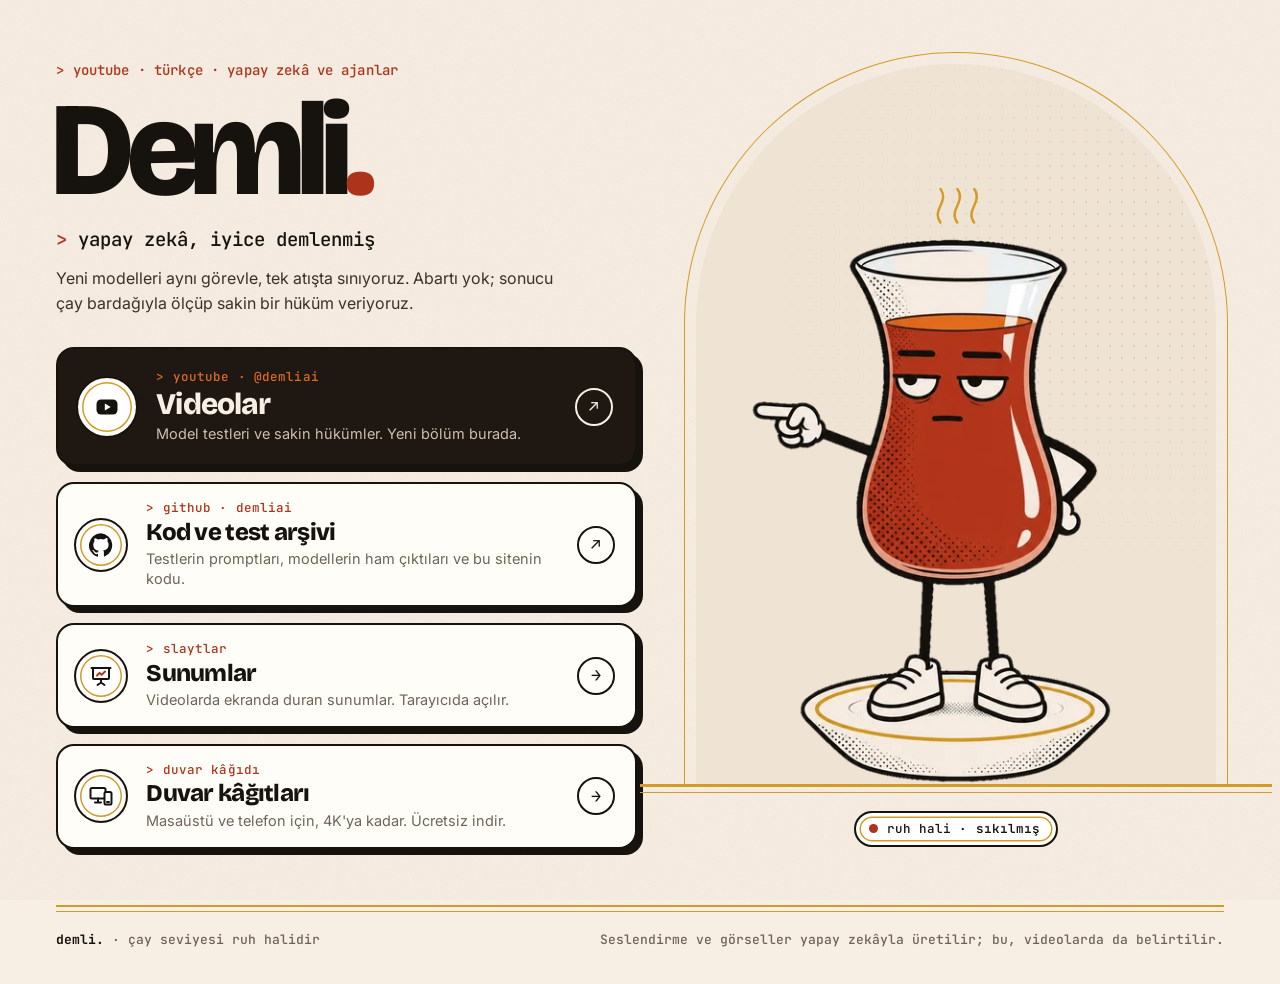
==== index.html @ b51c8616 "Demli sitesi: bağlantılar, slaytlar, duvar kâğıtları Co-Authored-By: Claude Opus 5.5 <noreply@anthro" ====
<!doctype html>
<html lang="tr">
<head>
<meta charset="utf-8">
<meta name="viewport" content="width=device-width,initial-scale=1,viewport-fit=cover">
<title>Demli · yapay zekâ, iyice demlenmiş</title>
<meta name="description" content="Demli: yapay zekâ ve ajanları abartmadan, aynı prompt ve tek atışla sınayan Türkçe YouTube kanalı. Videolar, kod, slaytlar ve duvar kâğıtları.">
<meta name="theme-color" content="#F7EEE4">
<link rel="canonical" href="https://demliai.github.io/">
<meta property="og:type" content="website">
<meta property="og:site_name" content="Demli">
<meta property="og:locale" content="tr_TR">
<meta property="og:title" content="Demli · yapay zekâ, iyice demlenmiş">
<meta property="og:description" content="Türkçe yapay zekâ kanalı. Aynı prompt, tek atış, dürüst hüküm.">
<meta property="og:url" content="https://demliai.github.io/">
<meta property="og:image" content="https://demliai.github.io/assets/img/og.png">
<meta property="og:image:width" content="1200">
<meta property="og:image:height" content="630">
<meta property="og:image:alt" content="Demli: ince belli, tavşankanı çayla dolu, sakin bakışlı çay bardağı maskotu ve 'yapay zekâ, iyice demlenmiş' yazısı">
<meta name="twitter:card" content="summary_large_image">
<link rel="icon" href="favicon.ico" sizes="32x32">
<link rel="icon" href="assets/img/favicon-192.png" type="image/png" sizes="192x192">
<link rel="apple-touch-icon" href="assets/img/apple-touch-icon.png">
<link rel="manifest" href="site.webmanifest">
<link rel="preconnect" href="https://fonts.googleapis.com">
<link rel="preconnect" href="https://fonts.gstatic.com" crossorigin>
<link href="https://fonts.googleapis.com/css2?family=Bricolage+Grotesque:opsz,wght@12..96,800&family=Inter:wght@400;500;600&family=JetBrains+Mono:wght@500;700&display=swap" rel="stylesheet">
<link rel="stylesheet" href="assets/css/demli.css">
</head>
<body class="ana">
<a class="atla" href="#baglantilar">Bağlantılara geç</a>
<svg class="grain" aria-hidden="true"><filter id="gr"><feTurbulence type="fractalNoise" baseFrequency=".9" numOctaves="2" seed="11"/><feColorMatrix values="0 0 0 0 .3  0 0 0 0 .22  0 0 0 0 .15  0 0 0 .9 0"/></filter><rect width="100%" height="100%" filter="url(#gr)"/></svg>

<main class="ana-izgara">
  <section class="giris" aria-labelledby="baslik">
    <span class="kicker" data-dem style="--i:0">youtube · türkçe · yapay zekâ ve ajanlar</span>
    <h1 id="baslik" data-dem style="--i:1">Demli<span class="n">.</span></h1>
    <p class="slogan" data-dem style="--i:2">yapay zekâ, iyice demlenmiş</p>
    <p class="on-yazi" data-dem style="--i:3">Yeni modelleri aynı görevle, tek atışta sınıyoruz. Abartı yok; sonucu çay bardağıyla ölçüp sakin bir hüküm veriyoruz.</p>

    <nav aria-label="Demli bağlantıları">
      <ul class="baglantilar" id="baglantilar">
        <li data-dem style="--i:4">
          <a class="bag koyu" href="https://www.youtube.com/@demliai" data-baglanti="youtube" data-dis data-ruh="etkilenmis" rel="noopener">
            <span class="tabak" aria-hidden="true"><svg viewBox="0 0 24 24"><rect x="1.5" y="4.5" width="21" height="15" rx="4.6" fill="#16130F"/><path d="M9.8 8.6v6.8l5.9-3.4z" fill="#fff"/></svg></span>
            <span class="metin"><span class="kicker">youtube · @demliai</span><b>Videolar</b><small>Model testleri ve sakin hükümler. Yeni bölüm burada.</small></span>
            <span class="ok" aria-hidden="true">↗</span>
          </a>
        </li>
        <li data-dem style="--i:5">
          <a class="bag" href="https://github.com/demliai" data-baglanti="github" data-dis data-ruh="dusunuyor" rel="noopener">
            <span class="tabak" aria-hidden="true"><svg viewBox="0 0 24 24"><path fill="#16130F" d="M12 .3a12 12 0 0 0-3.8 23.4c.6.1.8-.3.8-.6v-2c-3.3.7-4-1.6-4-1.6-.6-1.4-1.4-1.8-1.4-1.8-1-.7.1-.7.1-.7 1.2.1 1.8 1.2 1.8 1.2 1.1 1.8 2.8 1.3 3.5 1 .1-.8.4-1.3.8-1.6-2.7-.3-5.5-1.3-5.5-5.9 0-1.3.5-2.4 1.2-3.2-.1-.3-.5-1.5.1-3.2 0 0 1-.3 3.3 1.2a11.5 11.5 0 0 1 6 0C17.3 4.6 18.3 5 18.3 5c.6 1.6.2 2.9.1 3.2.8.8 1.2 1.9 1.2 3.2 0 4.6-2.8 5.6-5.5 5.9.4.4.8 1.1.8 2.2v3.3c0 .3.2.7.8.6A12 12 0 0 0 12 .3"/></svg></span>
            <span class="metin"><span class="kicker">github · demliai</span><b>Kod ve test arşivi</b><small>Testlerin promptları, modellerin ham çıktıları ve bu sitenin kodu.</small></span>
            <span class="ok" aria-hidden="true">↗</span>
          </a>
        </li>
        <li data-dem style="--i:6">
          <a class="bag" href="slaytlar/" data-ruh="kas-kalkik">
            <span class="tabak" aria-hidden="true"><svg viewBox="0 0 24 24" fill="none" stroke="#16130F" stroke-width="2" stroke-linecap="round" stroke-linejoin="round"><path d="M2.5 4h19"/><rect x="4" y="4" width="16" height="11" rx="1"/><path d="M12 15v3.5M8.5 21l3.5-2.5 3.5 2.5"/><path d="M8 11.5l2.6-2.6 2 2 3.4-3.4" stroke="#AD341B"/></svg></span>
            <span class="metin"><span class="kicker">slaytlar</span><b>Sunumlar</b><small>Videolarda ekranda duran sunumlar. Tarayıcıda açılır.</small></span>
            <span class="ok" aria-hidden="true">→</span>
          </a>
        </li>
        <li data-dem style="--i:7">
          <a class="bag" href="duvar-kagidi/" data-ruh="tasti">
            <span class="tabak" aria-hidden="true"><svg viewBox="0 0 24 24" fill="none" stroke="#16130F" stroke-width="2" stroke-linecap="round" stroke-linejoin="round"><rect x="1.5" y="4" width="15" height="10.5" rx="1.5"/><path d="M6 18.5h6M9 14.5v4"/><rect x="15.5" y="8" width="7" height="12.5" rx="1.6" fill="#fff"/><path d="M18 18h2"/></svg></span>
            <span class="metin"><span class="kicker">duvar kâğıdı</span><b>Duvar kâğıtları</b><small>Masaüstü ve telefon için, 4K'ya kadar. Ücretsiz indir.</small></span>
            <span class="ok" aria-hidden="true">→</span>
          </a>
        </li>
      </ul>
    </nav>
  </section>

  <aside class="sahne" aria-label="Demli maskotu">
    <div class="kemer" data-dem style="--i:2">
      <div class="ic"></div>
      <div class="cerceve"></div>
      <div class="kukla" data-kukla>
        <svg class="buhar" viewBox="0 0 80 90" aria-hidden="true"><path d="M24 86c-10-14 10-22 0-36S22 22 26 6"/><path d="M42 86c-10-14 10-22 0-36S40 22 44 6"/><path d="M60 86c-10-14 10-22 0-36S58 22 62 6"/></svg>
        <img class="poz aktif ayna" data-poz="bekle" src="assets/img/demli/isaret-sag-900.webp" srcset="assets/img/demli/isaret-sag-520.webp 520w, assets/img/demli/isaret-sag-900.webp 900w" sizes="(max-width:860px) 280px, 500px" width="900" height="1080" alt="Demli: tabağın üstünde duran, tavşankanı çayla dolu, yarı kapalı gözlü ince belli çay bardağı. Bağlantıları işaret ediyor.">
        <img class="poz" data-poz="etkilenmis" src="assets/img/demli/etkilenmis-900.webp" srcset="assets/img/demli/etkilenmis-520.webp 520w, assets/img/demli/etkilenmis-900.webp 900w" sizes="(max-width:860px) 280px, 500px" width="900" height="1080" alt="" aria-hidden="true" loading="lazy" decoding="async">
        <img class="poz" data-poz="dusunuyor" src="assets/img/demli/dusunuyor-900.webp" srcset="assets/img/demli/dusunuyor-520.webp 520w, assets/img/demli/dusunuyor-900.webp 900w" sizes="(max-width:860px) 280px, 500px" width="900" height="1080" alt="" aria-hidden="true" loading="lazy" decoding="async">
        <img class="poz" data-poz="kas-kalkik" src="assets/img/demli/sessiz-onay-900.webp" srcset="assets/img/demli/sessiz-onay-520.webp 520w, assets/img/demli/sessiz-onay-900.webp 900w" sizes="(max-width:860px) 280px, 500px" width="900" height="1080" alt="" aria-hidden="true" loading="lazy" decoding="async">
        <img class="poz" data-poz="tasti" src="assets/img/demli/tasti-900.webp" srcset="assets/img/demli/tasti-520.webp 520w, assets/img/demli/tasti-900.webp 900w" sizes="(max-width:860px) 280px, 500px" width="900" height="1080" alt="" aria-hidden="true" loading="lazy" decoding="async">
      </div>
    </div>
    <div class="tezgah" data-dem style="--i:3"><div class="cift"></div></div>
    <p class="durum" aria-hidden="true" data-dem style="--i:4">
      <span class="etiket mono">ruh hali · <b data-ruh-yazi>sıkılmış</b></span>
    </p>
  </aside>
</main>

<footer class="kunye">
  <div class="cift"></div>
  <p><span><b>demli.</b> · çay seviyesi ruh halidir</span><span>Seslendirme ve görseller yapay zekâyla üretilir; bu, videolarda da belirtilir.</span></p>
</footer>

<script src="assets/js/config.js"></script>
<script src="assets/js/site.js"></script>
</body>
</html>
---- assets/css/demli.css ----
/* Demli · site stili · tasarım dili v1
   kâğıt #F7EEE4 · demlik #1E1712 · mürekkep #16130F · tek vurgu tavşankanı #AD341B
   çay yüzeyi #DC6C21 · altın #D49B26 (yalnız çizgi) */

:root{
  --kagit:#F7EEE4; --kagit2:#EFE3D4; --kagit3:#FFFDF8; --murekkep:#16130F; --gri:#6E6459; --gri2:#8A7E71;
  --cay:#AD341B; --cay2:#DC6C21; --altin:#D49B26; --demlik:#1E1712; --demlik2:#2A2019; --olumsuz:#5B6670;
  --baslik:'Bricolage Grotesque',system-ui,sans-serif;
  --govde:Inter,system-ui,-apple-system,'Segoe UI',sans-serif;
  --mono:'JetBrains Mono',ui-monospace,Consolas,monospace;
  --egri:cubic-bezier(.2,.7,.2,1);
  --golge:6px 6px 0 var(--murekkep);
  --yan:clamp(16px,4.4vw,64px);
  --en:1320px;
}
*,*::before,*::after{box-sizing:border-box}
html{-webkit-text-size-adjust:100%;text-size-adjust:100%}
body{margin:0;background:var(--kagit);color:var(--murekkep);font:400 17px/1.55 var(--govde);
  -webkit-font-smoothing:antialiased;text-rendering:optimizeLegibility;overflow-x:hidden}
img,svg{display:block;max-width:100%}
a{color:inherit}
h1,h2,h3{font-family:var(--baslik);font-weight:800;letter-spacing:-.035em;line-height:.95;margin:0}
p{margin:0}
::selection{background:var(--cay);color:var(--kagit)}
:focus-visible{outline:3px solid var(--cay2);outline-offset:4px;border-radius:6px}
.gizli{position:absolute!important;width:1px;height:1px;overflow:hidden;clip:rect(0 0 0 0);white-space:nowrap}
.atla{position:absolute;left:12px;top:-60px;z-index:50;background:var(--murekkep);color:var(--kagit);font:500 14px var(--mono);
  padding:10px 16px;border-radius:999px;text-decoration:none;transition:top .2s}
.atla:focus{top:12px}

/* kâğıt grain (sabit tohum) */
.grain{position:fixed;inset:0;width:100%;height:100%;pointer-events:none;opacity:.06;mix-blend-mode:multiply;z-index:0}

/* ortak parçalar */
.kicker{display:block;font:500 14px/1.3 var(--mono);color:var(--cay);letter-spacing:.01em;text-transform:lowercase}
.kicker::before{content:"> "}
.n{color:var(--cay)}
.cift{height:7px;border-top:2.5px solid var(--altin);border-bottom:1.25px solid var(--altin)}
.alt-cizgi{background:linear-gradient(transparent 62%,rgba(220,108,33,.38) 62%,rgba(220,108,33,.38) 92%,transparent 92%);padding:0 .04em}
.nokta-alan{position:absolute;pointer-events:none;background-image:radial-gradient(var(--cay) 1.3px,transparent 1.6px);background-size:11px 11px}

/* tabak etiketi */
.etiket{display:inline-flex;align-items:center;gap:9px;padding:7px 16px 8px 13px;border:2px solid var(--murekkep);border-radius:999px;background:#fff;
  box-shadow:inset 0 0 0 3.5px #fff,inset 0 0 0 5px var(--altin);font:600 13.5px/1.2 var(--govde);color:var(--murekkep);white-space:nowrap}
.etiket::before{content:"";flex:none;width:9px;height:9px;border-radius:50%;background:var(--cay)}
.etiket.kotu::before{background:var(--olumsuz)}
.etiket.mono{font:500 12.5px/1.2 var(--mono)}

/* demlenme: aşağıdan yukarı giriş */
@keyframes dem{from{opacity:0;transform:translateY(24px)}to{opacity:1;transform:none}}
[data-dem]{animation:dem 400ms var(--egri) both;animation-delay:calc(var(--i,0) * 70ms + 60ms)}

/* üst şerit (alt sayfalar) */
.ust{position:relative;z-index:2;max-width:var(--en);margin:0 auto;padding:22px var(--yan) 0;display:flex;align-items:center;justify-content:space-between;gap:18px}
.marka{font:800 30px/1 var(--baslik);letter-spacing:-.045em;text-decoration:none;padding:4px 2px}
.ust nav ul{list-style:none;margin:0;padding:0;display:flex;gap:4px 22px;flex-wrap:wrap;justify-content:flex-end}
.ust nav a{font:500 14px var(--mono);text-decoration:none;color:var(--gri);padding:6px 0;background:linear-gradient(var(--cay),var(--cay)) 0 100%/0 2px no-repeat;transition:background-size .3s var(--egri),color .2s}
.ust nav a:hover,.ust nav a[aria-current=page]{color:var(--murekkep);background-size:100% 2px}

/* künye */
.kunye{position:relative;z-index:2;max-width:var(--en);margin:0 auto;padding:0 var(--yan) 34px}
.kunye .cift{margin-bottom:18px}
.kunye p{display:flex;flex-wrap:wrap;justify-content:space-between;gap:8px 24px;font:500 13px/1.5 var(--mono);color:var(--gri)}
.kunye b{color:var(--murekkep);font-weight:700}
.kunye a{text-decoration:none;border-bottom:1px solid currentColor}
.kunye a:hover{color:var(--cay)}

/* ---------------------------------------------------------------- ana sayfa */
.ana-izgara{position:relative;z-index:1;max-width:var(--en);margin:0 auto;min-height:100svh;padding:clamp(28px,5vh,64px) var(--yan) 40px;
  display:grid;grid-template-columns:minmax(0,1.04fr) minmax(0,.96fr);gap:clamp(24px,4vw,72px);align-items:center}
.giris{display:flex;flex-direction:column;gap:0;max-width:600px}
.giris h1{font-size:clamp(84px,10.4vw,156px);letter-spacing:-.055em;line-height:.84;margin:16px 0 20px -.04em}
.slogan{font:500 clamp(16px,1.5vw,19px)/1.4 var(--mono)}
.slogan::before{content:"> ";color:var(--cay)}
.on-yazi{margin-top:12px;font-size:clamp(16px,1.25vw,18px);line-height:1.55;color:#3a3229;max-width:520px}

.baglantilar{list-style:none;margin:32px 0 0;padding:0;display:grid;gap:16px}
.bag{position:relative;display:grid;grid-template-columns:auto 1fr auto;align-items:center;gap:18px;padding:16px 20px 16px 16px;
  background:var(--kagit3);border:2px solid var(--murekkep);border-radius:18px;box-shadow:var(--golge);text-decoration:none;color:var(--murekkep);
  overflow:hidden;isolation:isolate;transition:transform .32s var(--egri),box-shadow .32s var(--egri)}
/* demlenme: çay alttan yükselir, yüzeyi çay açığı çizgi */
.bag::before{content:"";position:absolute;inset:auto 0 0 0;height:0;z-index:-1;background:rgba(173,52,27,.075);
  box-shadow:inset 0 2px 0 rgba(220,108,33,.75);transition:height .42s var(--egri)}
.bag:hover::before,.bag:focus-visible::before{height:68%}
.bag:hover,.bag:focus-visible{transform:translate(-2px,-2px);box-shadow:8px 8px 0 var(--murekkep)}
.bag:active{transform:translate(2px,2px);box-shadow:3px 3px 0 var(--murekkep)}
.bag:focus-visible{outline-offset:5px;border-radius:18px}
.bag .tabak{width:54px;height:54px;border-radius:50%;border:2px solid var(--murekkep);background:#fff;display:grid;place-items:center;
  box-shadow:inset 0 0 0 4px #fff,inset 0 0 0 5.5px var(--altin)}
.bag .tabak svg{width:24px;height:24px}
.bag .metin{min-width:0}
.bag .kicker{font-size:12.5px;margin-bottom:3px}
.bag b{display:block;font:800 24px/1.05 var(--baslik);letter-spacing:-.03em}
.bag small{display:block;margin-top:4px;font-size:14.5px;line-height:1.4;color:var(--gri)}
.bag .ok{width:38px;height:38px;border-radius:50%;border:2px solid var(--murekkep);display:grid;place-items:center;font:500 17px/1 var(--mono);
  transition:transform .32s var(--egri),background .25s,color .25s}
.bag:hover .ok,.bag:focus-visible .ok{transform:translateX(3px);background:var(--murekkep);color:var(--kagit)}
.bag[data-dis] .ok{font-size:16px}
.bag[data-dis]:hover .ok{transform:translate(3px,-3px)}
/* ana bağlantı: demlik modu */
.bag.koyu{background:var(--demlik);color:var(--kagit);padding:20px 22px 20px 18px}
.bag.koyu::before{background:rgba(173,52,27,.42);box-shadow:inset 0 2px 0 var(--cay2)}
.bag.koyu .kicker{color:var(--cay2)}
.bag.koyu small{color:#CDBFAE}
.bag.koyu b{font-size:30px}
.bag.koyu .tabak{width:62px;height:62px}
.bag.koyu .ok{border-color:var(--kagit)}
.bag.koyu:hover .ok,.bag.koyu:focus-visible .ok{background:var(--kagit);color:var(--demlik)}

/* sahne: kemer + tezgah + Demli */
.sahne{position:relative;align-self:stretch;display:flex;flex-direction:column;align-items:center;justify-content:center;min-height:min(820px,calc(100svh - 80px))}
.kemer{position:relative;width:min(100%,520px);aspect-ratio:520/720;max-height:calc(100svh - 150px)}
.kemer .ic{position:absolute;inset:0;border-radius:999px 999px 0 0;background:var(--kagit2);overflow:hidden}
.kemer .ic::after{content:"";position:absolute;inset:0;background-image:radial-gradient(var(--cay) 1.3px,transparent 1.6px);background-size:12px 12px;opacity:.16;
  -webkit-mask-image:radial-gradient(120% 70% at 85% 30%,#000 0,transparent 62%);mask-image:radial-gradient(120% 70% at 85% 30%,#000 0,transparent 62%)}
.kemer .cerceve{position:absolute;inset:-12px -12px 0;border:1.5px solid var(--altin);border-bottom:0;border-radius:999px 999px 0 0;pointer-events:none}
.kukla{position:absolute;left:50%;bottom:-1.2%;width:96%;aspect-ratio:900/1080;translate:-50% 0;z-index:2;
  transform-origin:50% 96%;animation:nefes 5.6s ease-in-out infinite}
.kukla .poz{position:absolute;inset:0;width:100%;height:100%;opacity:0;transform:translateY(12px);
  transition:opacity .3s var(--egri),transform .4s var(--egri)}
.kukla .poz.aktif{opacity:1;transform:none}
.kukla .poz.ayna{scale:-1 1}
/* buhar: yalnız boştayken, bardağın ağzından */
.kukla .buhar{position:absolute;left:50%;top:-8.5%;width:15%;translate:-50% 0;fill:none;stroke:var(--altin);stroke-width:2.6;stroke-linecap:round;
  opacity:0;transition:opacity .3s;z-index:1}
.kukla.bekliyor .buhar{opacity:1}
.kukla .buhar path{stroke-dasharray:38 110;animation:buhar 4.2s linear infinite}
.kukla .buhar path:nth-child(2){animation-delay:-1.2s}
.kukla .buhar path:nth-child(3){animation-delay:-2.4s}
@keyframes buhar{0%{stroke-dashoffset:110;opacity:0}20%{opacity:1}80%{opacity:1}100%{stroke-dashoffset:-38;opacity:0}}
@keyframes nefes{0%,100%{transform:none}50%{transform:translateY(-4px) scaleY(1.008)}}
.tezgah{position:relative;z-index:1;width:min(118%,640px);margin-top:0}
.tezgah .cift{height:9px;border-top-width:3px;border-bottom-width:1.5px}
.durum{margin-top:18px;display:flex;gap:10px;flex-wrap:wrap;justify-content:center;min-height:36px}
.durum .etiket{transition:opacity .3s}
.durum .etiket b{font-weight:600}

/* ---------------------------------------------------------------- alt sayfalar */
.sayfa{position:relative;z-index:1;max-width:var(--en);margin:0 auto;padding:0 var(--yan)}
.bas{position:relative;padding:clamp(36px,7vh,84px) 0 clamp(28px,4vh,44px)}
.bas h1{font-size:clamp(60px,8.4vw,124px);letter-spacing:-.05em;line-height:.88;margin:14px 0 18px}
.bas .on-yazi{max-width:600px}
.bolum{padding:8px 0 56px}
.bolum-bas{display:flex;align-items:baseline;justify-content:space-between;gap:12px 24px;flex-wrap:wrap;margin:28px 0 22px}
.bolum-bas h2{font-size:clamp(32px,3.6vw,48px)}
.bolum-bas p{font:500 13.5px var(--mono);color:var(--gri)}

.kart{background:var(--kagit3);border:2px solid var(--murekkep);border-radius:18px;box-shadow:var(--golge)}

/* düğmeler */
.dugmeler{display:flex;flex-wrap:wrap;gap:10px}
.dugme{display:inline-flex;align-items:center;gap:10px;min-height:44px;padding:9px 16px;border:2px solid var(--murekkep);border-radius:999px;background:#fff;
  font:500 13.5px/1.2 var(--mono);text-decoration:none;color:var(--murekkep);transition:transform .25s var(--egri),box-shadow .25s var(--egri),background .2s,color .2s}
.dugme small{font-size:12px;color:var(--gri);transition:color .2s}
.dugme .ik{width:16px;height:16px;flex:none}
.dugme:hover,.dugme:focus-visible{background:var(--murekkep);color:var(--kagit);transform:translateY(-2px);box-shadow:0 4px 0 var(--cay)}
.dugme:hover small,.dugme:focus-visible small{color:#CDBFAE}
.dugme.ana{background:var(--murekkep);color:var(--kagit)}
.dugme.ana small{color:#CDBFAE}
.dugme.ana:hover,.dugme.ana:focus-visible{background:var(--cay);border-color:var(--cay);box-shadow:0 4px 0 var(--murekkep)}
.dugme.ana:hover small{color:#F7D9CB}

/* slaytlar */
.bas-gorsel{position:absolute;right:-1%;bottom:-6px;width:clamp(260px,34vw,470px);pointer-events:none}
.sunum{display:grid;grid-template-columns:minmax(0,1.55fr) minmax(0,1fr);overflow:hidden;text-decoration:none;color:inherit}
.sunum .onizleme{position:relative;display:block;background:var(--demlik);border-right:2px solid var(--murekkep);overflow:hidden}
.sunum .onizleme img{width:100%;aspect-ratio:16/9;object-fit:cover;transition:transform .6s var(--egri)}
.sunum:hover .onizleme img,.sunum:focus-within .onizleme img{transform:scale(1.025)}
.sunum .bilgi{padding:28px 28px 26px;display:flex;flex-direction:column;gap:14px}
.sunum h3{font-size:clamp(28px,2.6vw,38px)}
.sunum .bilgi p{color:#3a3229;font-size:16px}
.sunum .meta{display:flex;flex-wrap:wrap;gap:8px}
.sunum .bilgi .dugmeler{margin-top:auto;padding-top:6px}
.sira-not{margin-top:28px;display:grid;grid-template-columns:minmax(0,1fr) auto;gap:28px;align-items:start}
.sira-not .metin h3{font-size:26px;margin-bottom:10px}
.sira-not .metin p{color:#3a3229;max-width:560px}

/* adisyon (kısayol fişi) */
.adisyon{background:var(--kagit3);width:min(100%,330px);padding:22px 22px 30px;font:400 13.5px/1.95 var(--mono);color:var(--murekkep);
  clip-path:polygon(0 0,100% 0,100% calc(100% - 10px),95% 100%,90% calc(100% - 10px),85% 100%,80% calc(100% - 10px),75% 100%,70% calc(100% - 10px),65% 100%,60% calc(100% - 10px),55% 100%,50% calc(100% - 10px),45% 100%,40% calc(100% - 10px),35% 100%,30% calc(100% - 10px),25% 100%,20% calc(100% - 10px),15% 100%,10% calc(100% - 10px),5% 100%,0 calc(100% - 10px));
  filter:drop-shadow(0 2px 0 rgba(22,19,15,.12))}
.adisyon .ab{text-align:center;font-weight:700;letter-spacing:.12em;border-bottom:1px dashed #9b8f82;padding-bottom:8px;margin-bottom:8px}
.adisyon .s{display:flex;gap:6px}
.adisyon .s span:nth-child(2){flex:1;border-bottom:1px dotted #a89c8f;transform:translateY(-6px)}
.adisyon .h{margin-top:8px;padding-top:8px;border-top:1px dashed #9b8f82;display:flex;justify-content:space-between;font-weight:700}
.adisyon .h span:last-child{color:var(--cay)}
kbd{font:inherit}

/* duvar kâğıtları */
.izgara-m{display:grid;grid-template-columns:repeat(2,minmax(0,1fr));gap:28px}
.izgara-t{display:grid;grid-template-columns:repeat(4,minmax(0,1fr));gap:24px}
.dk{display:flex;flex-direction:column;overflow:hidden}
.dk .resim{position:relative;display:block;border-bottom:2px solid var(--murekkep);background:var(--kagit2);overflow:hidden}
.dk .resim img{width:100%;height:auto;transition:transform .6s var(--egri)}
.dk:hover .resim img{transform:scale(1.02)}
.dk .bilgi{padding:18px 20px 20px;display:flex;flex-direction:column;gap:10px;flex:1}
.dk h3{font-size:24px;letter-spacing:-.03em}
.dk p{font-size:14.5px;color:var(--gri);line-height:1.45}
.dk .dugmeler{margin-top:auto;padding-top:4px}
.izgara-t .dk .bilgi{padding:16px 16px 18px}
.izgara-t .dk h3{font-size:21px}
.izgara-t .dugme{width:100%;justify-content:space-between}
.nasil{display:grid;grid-template-columns:repeat(3,minmax(0,1fr));gap:24px}
.nasil .kart{padding:22px 22px 24px}
.nasil h3{font-size:22px;margin:10px 0 10px}
.nasil ol{margin:0;padding-left:20px;color:#3a3229;font-size:15px;line-height:1.55}
.nasil li+li{margin-top:4px}

/* 404 */
.yok{position:relative;z-index:1;max-width:var(--en);margin:0 auto;min-height:calc(100svh - 160px);padding:24px var(--yan);display:grid;grid-template-columns:minmax(0,1fr) minmax(0,.8fr);align-items:center;gap:40px}
.yok h1{font-size:clamp(64px,9vw,136px);letter-spacing:-.05em;line-height:.86;margin:14px 0 22px}
.yok .on-yazi{margin-bottom:26px}
.yok .kukla-404{width:min(100%,420px);justify-self:center}
.yok .kukla-404 img{width:100%;height:auto;transform-origin:50% 96%;animation:nefes 5.6s ease-in-out infinite}

/* ---------------------------------------------------------------- uyum */
@media (min-width:1800px){
  :root{--en:1520px}
  body{font-size:18px}
  .kemer{width:min(100%,600px)}
  .baglantilar{gap:18px}
}
@media (max-width:1080px){
  .izgara-t{grid-template-columns:repeat(2,minmax(0,1fr))}
  .sunum{grid-template-columns:1fr}
  .sunum .onizleme{border-right:0;border-bottom:2px solid var(--murekkep)}
  .nasil{grid-template-columns:1fr}
}
@media (max-width:860px){
  .ana-izgara{grid-template-columns:1fr;min-height:0;padding-top:20px;gap:8px}
  .sahne{order:-1;min-height:0}
  .kemer{width:min(62vw,300px)}
  .tezgah{width:min(92vw,420px)}
  .durum{margin-top:12px}
  .giris{max-width:none}
  .giris h1{margin-top:12px}
  .izgara-m{grid-template-columns:1fr}
  .bas-gorsel{width:clamp(150px,30vw,260px);right:-2%}
  .bas{padding-right:0}
  .sira-not{grid-template-columns:1fr}
  .yok{grid-template-columns:1fr;min-height:0;padding-top:8px}
  .yok .kukla-404{order:-1;width:min(60vw,260px)}
}
@media (max-width:560px){
  body{font-size:16px}
  .ust{padding-top:16px}
  .marka{font-size:26px}
  .ust nav ul{gap:2px 14px}
  .ust nav a{font-size:13px}
  .bag{grid-template-columns:auto 1fr;gap:14px;padding:14px 16px 14px 14px}
  .bag .ok{display:none}
  .bag .tabak{width:46px;height:46px}
  .bag .tabak svg{width:20px;height:20px}
  .bag b{font-size:21px}
  .bag.koyu b{font-size:25px}
  .bag.koyu .tabak{width:52px;height:52px}
  .bag small{font-size:14px}
  .izgara-t{gap:16px}
  .izgara-t .dk .bilgi{padding:12px 12px 14px}
  .izgara-t .dk h3{font-size:18px}
  .izgara-t .dk p{display:none}
  .izgara-t .dugme{padding:8px 10px;font-size:12px;gap:6px}
  .izgara-t .dugme small{display:none}
  .sunum .bilgi{padding:20px 18px}
  .bas-gorsel{display:none}
  .kunye p{flex-direction:column}
}

/* hareket azaltma: demlenme, büyüme ve dolum kapanır */
@media (prefers-reduced-motion:reduce){
  *,*::before,*::after{animation-duration:1ms!important;animation-delay:0ms!important;animation-iteration-count:1!important;transition-duration:1ms!important;scroll-behavior:auto!important}
  .kukla,.yok .kukla-404 img{animation:none!important}
  .kukla .buhar path{animation:none!important;stroke-dasharray:none}
  .bag:hover,.bag:focus-visible,.dugme:hover,.dugme:focus-visible{transform:none}
  .sunum:hover .onizleme img,.dk:hover .resim img{transform:none}
}


/* alt sayfa başlığı: metin + yan parça */
.bas-iki{display:grid;grid-template-columns:minmax(0,1fr) auto;gap:32px 56px;align-items:end}
.sunum .onizleme.sahneli{background:var(--kagit2);display:grid;place-items:center;padding:clamp(18px,3vw,40px) clamp(14px,2.4vw,32px) clamp(10px,2vw,22px)}
.sunum .onizleme.sahneli img{aspect-ratio:auto;object-fit:contain;width:100%;height:auto}
.sira-not a{color:var(--cay);text-underline-offset:3px}
/* duvar kâğıdı başlığı: Demli ekran kenarından bakar */
.bas-tam{position:relative;overflow:hidden}
.kenardan{position:absolute;right:0;bottom:0;width:clamp(150px,15vw,230px);pointer-events:none;z-index:0}
.bas-tam .sayfa{z-index:1}
.dk .meta{display:flex;gap:8px;flex-wrap:wrap}
@media (max-width:860px){
  .bas-iki{grid-template-columns:1fr;align-items:start}
  .kenardan{width:120px;opacity:1}
  .bas-tam .bas{padding-right:110px}
}
@media (max-width:560px){
  .kenardan{width:96px}
  .bas-tam .bas{padding-right:70px}
}
.etiket.koyu{background:var(--demlik);color:var(--kagit);border-color:var(--demlik);box-shadow:inset 0 0 0 3.5px var(--demlik),inset 0 0 0 5px var(--altin)}
.etiket.koyu::before{background:var(--cay2)}

/* duvar kâğıdı: yatay kartlar */
.izgara-tek{display:grid;gap:28px}
.izgara-iki{display:grid;grid-template-columns:repeat(2,minmax(0,1fr));gap:28px}
.dk.yatay{display:grid;grid-template-columns:minmax(0,1.7fr) minmax(0,1fr);align-items:stretch}
.dk.yatay .resim{border-bottom:0;border-right:2px solid var(--murekkep)}
.dk.yatay .bilgi{padding:26px 26px 24px;justify-content:flex-start}
.dk.yatay h3{font-size:clamp(26px,2.4vw,34px)}
.dk.yatay p{font-size:15.5px}
.dk.yatay.dik{grid-template-columns:minmax(150px,.85fr) minmax(0,1fr)}
.dk.yatay.dik .resim img{height:100%;object-fit:cover;object-position:50% 40%}
.dk.yatay.dik h3{font-size:clamp(24px,2vw,30px)}
.dk.yatay .dugmeler{flex-direction:column;align-items:stretch}
.dk.yatay .dugme{justify-content:space-between}
.dk.yatay .dugme span{margin-right:auto}
@media (max-width:1080px){
  .izgara-iki{grid-template-columns:1fr}
  .dk.yatay.dik{grid-template-columns:minmax(0,.8fr) minmax(0,1fr)}
}
@media (max-width:760px){
  .dk.yatay{grid-template-columns:1fr}
  .dk.yatay .resim{border-right:0;border-bottom:2px solid var(--murekkep)}
  .dk.yatay.dik{grid-template-columns:minmax(0,.9fr) minmax(0,1fr)}
  .dk.yatay.dik .resim{border-bottom:0;border-right:2px solid var(--murekkep)}
  .dk.yatay.dik .bilgi{padding:16px 14px}
  .dk.yatay.dik p{display:none}
  .dk.yatay.dik .dugme{padding:8px 12px;font-size:12.5px}
}

/* düzeltmeler · tur 1 */
.kenardan{width:auto;height:min(300px,calc(100% - 96px))}
.dk.yatay.dik .resim{height:440px}
.dk.yatay.dik .resim img{height:100%;width:100%;object-fit:cover;object-position:50% 72%}
.dk.yatay.dik .dugmeler{margin-top:auto}
@media (hover:none),(max-width:860px){.durum{display:none}}
@media (max-width:860px){.kenardan{height:min(220px,calc(100% - 90px))}}
@media (max-width:760px){.dk.yatay.dik .resim{height:300px}}
@media (max-width:560px){.kenardan{height:170px}}
@media (max-width:560px){
  .kenardan{height:150px}
  .bas-tam .bas{padding-right:92px}
  .dk.yatay.dik .dugme{white-space:nowrap}
}
@media (max-width:420px){
  .ust nav li:last-child{display:none}
  .dk.yatay.dik .dugme small{display:none}
}
.sira-not{margin-top:48px}
.sira-not .kicker{margin-bottom:10px}
.sira-not a{white-space:nowrap}
@media (max-width:760px),(hover:none){.bas-iki .adisyon{display:none}}
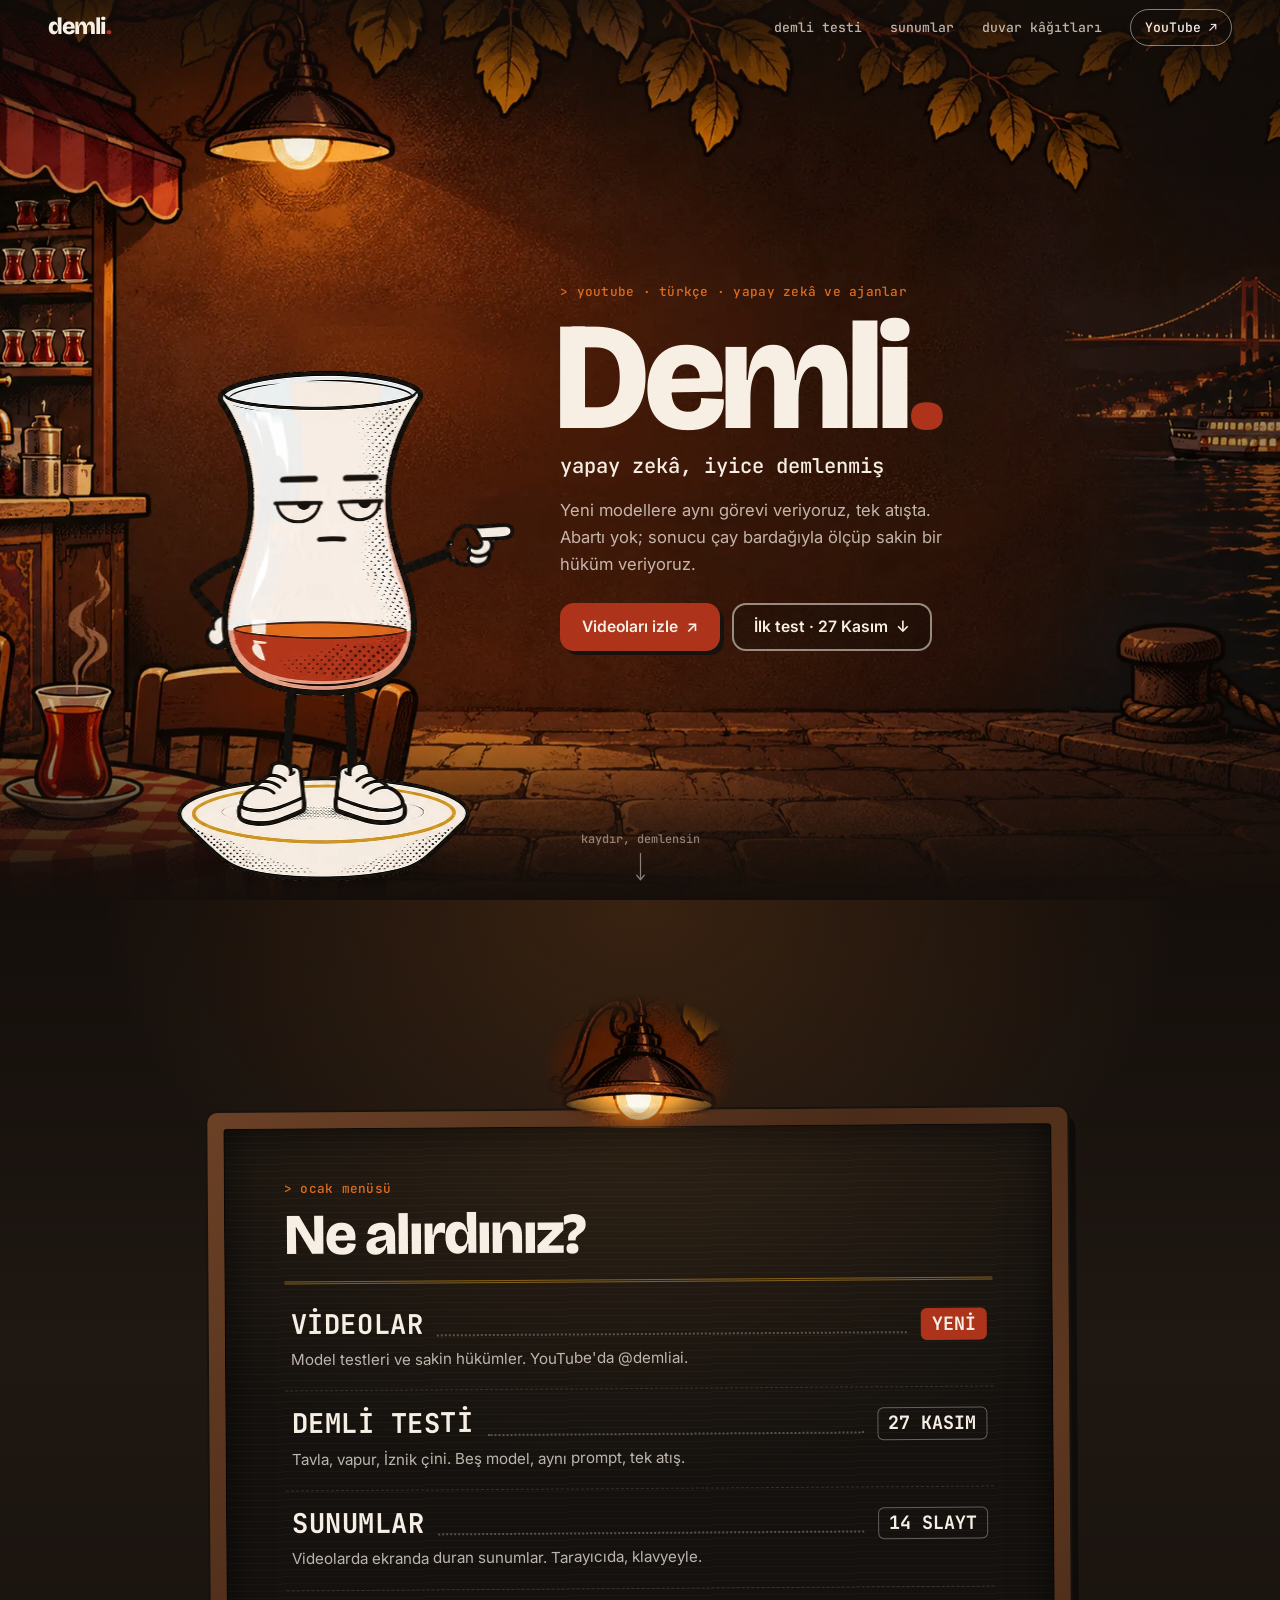
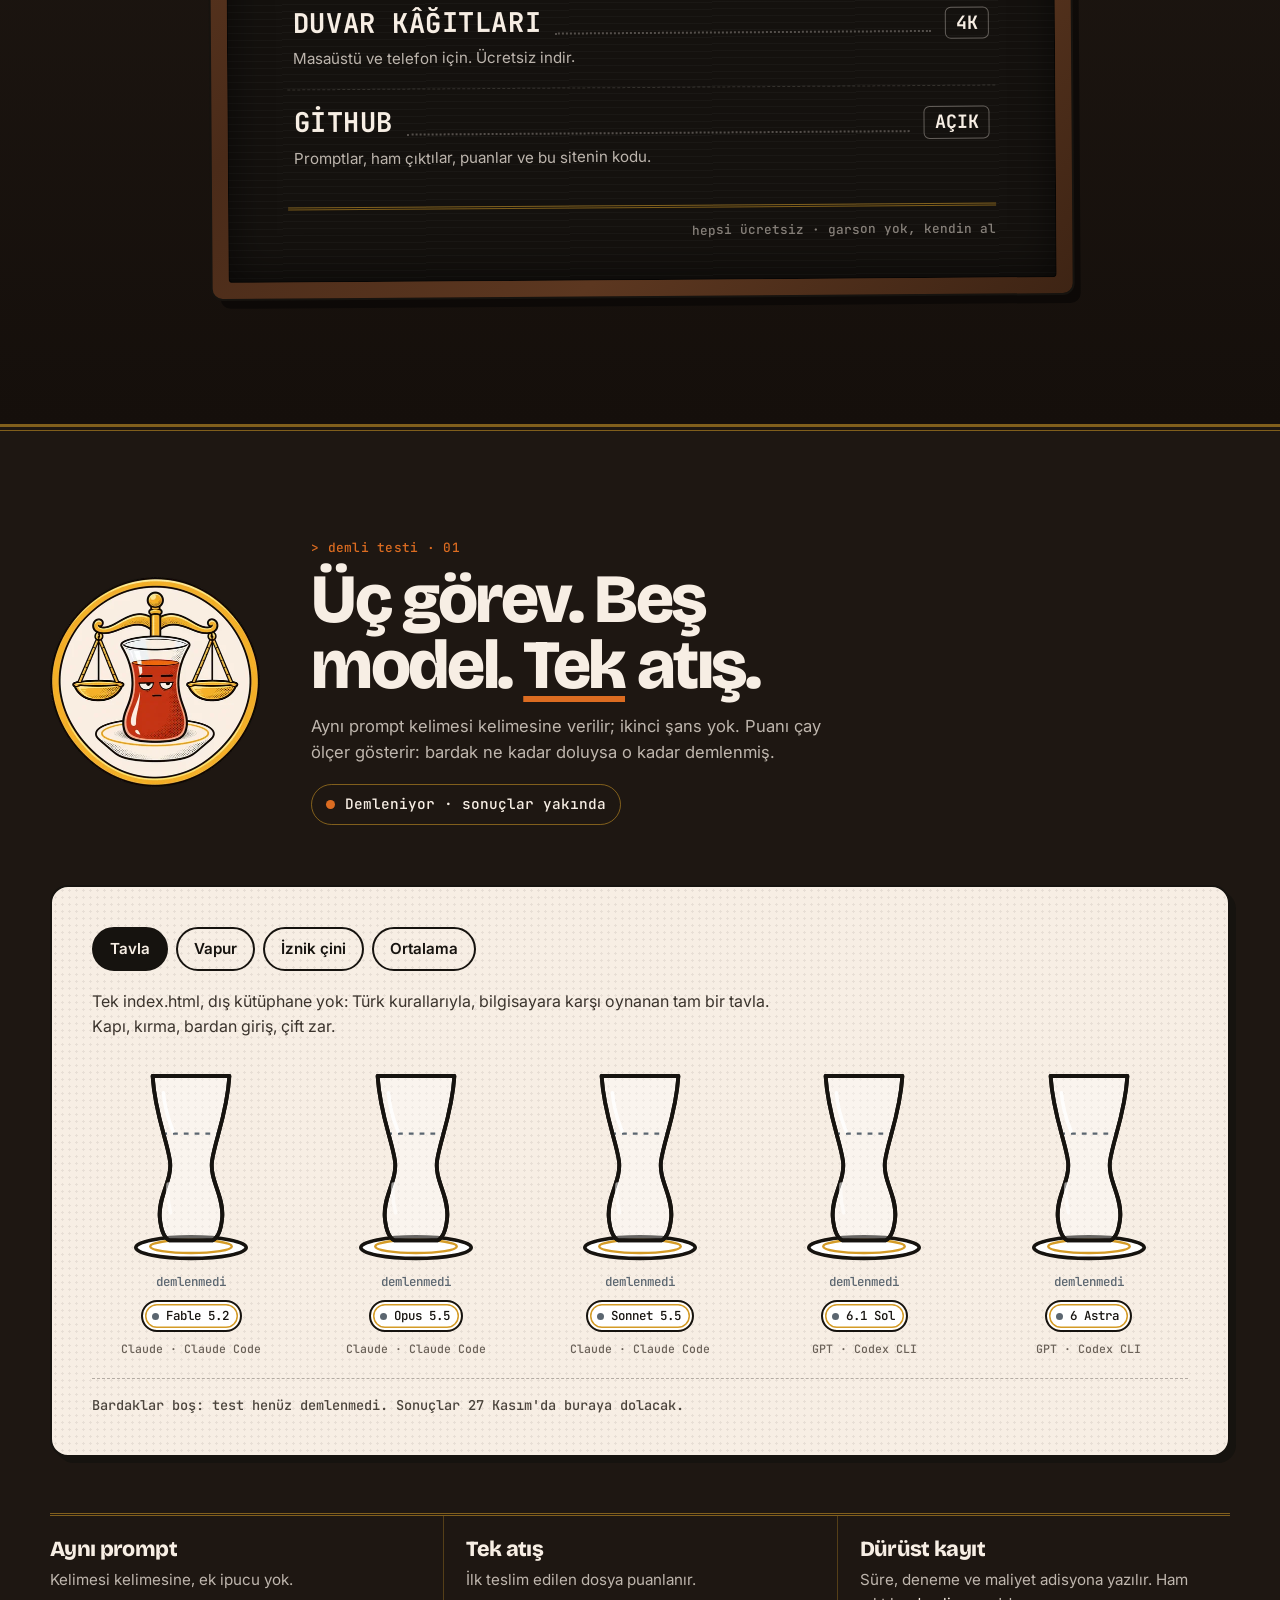
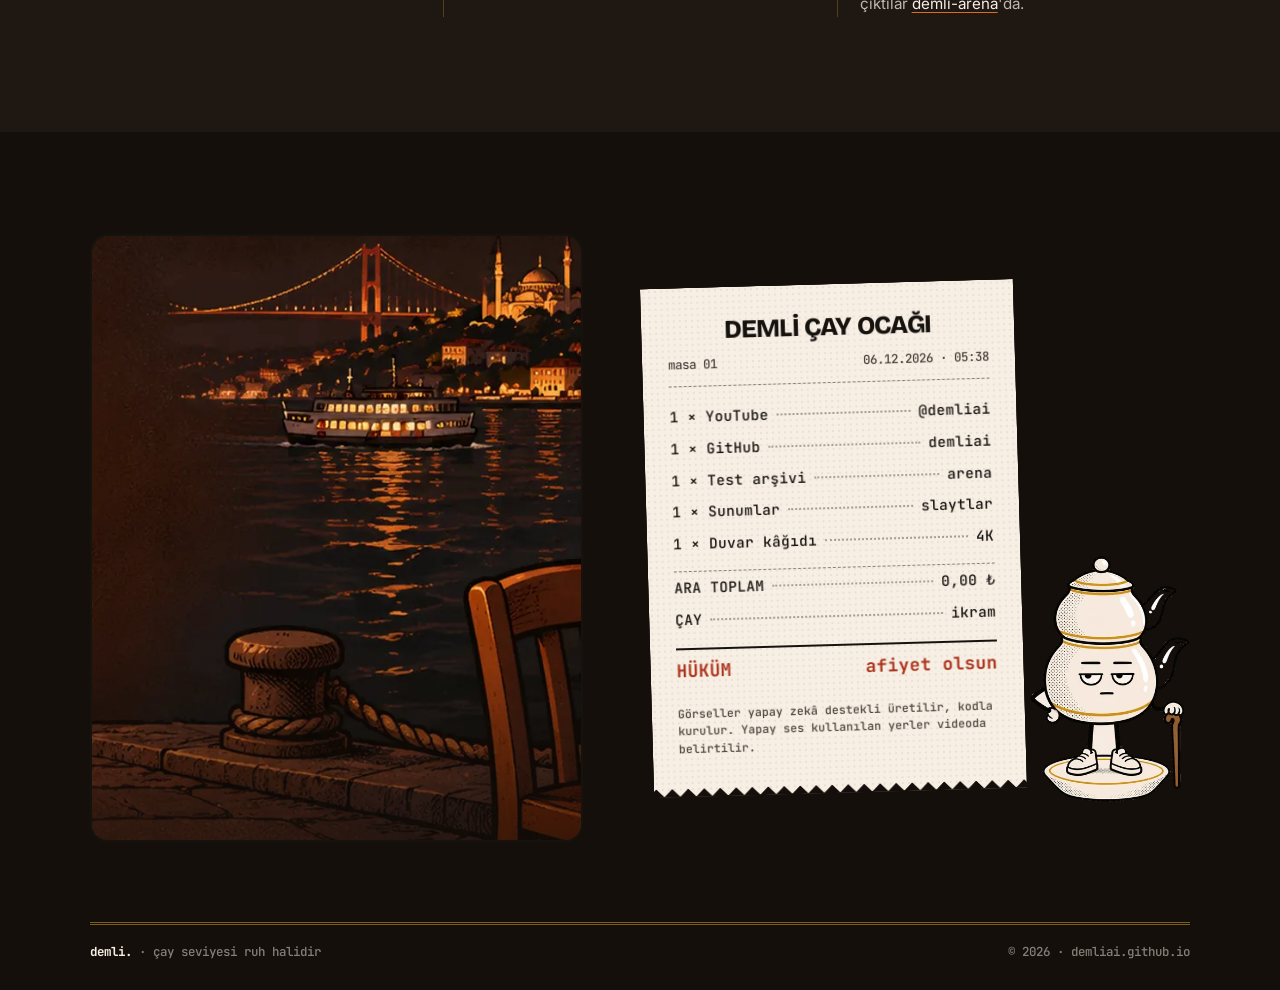
==== commit 3cd41fd5: "Site v2: gece Boğaz kıyısında çay ocağı Görsel kimlik v2 "Gece İstanbul'u": canlı rig2 Demli, menü t" ====
--- a/index.html
+++ b/index.html
@@ -4,8 +4,9 @@
 <meta charset="utf-8">
 <meta name="viewport" content="width=device-width,initial-scale=1,viewport-fit=cover">
 <title>Demli · yapay zekâ, iyice demlenmiş</title>
-<meta name="description" content="Demli: yapay zekâ ve ajanları abartmadan, aynı prompt ve tek atışla sınayan Türkçe YouTube kanalı. Videolar, kod, slaytlar ve duvar kâğıtları.">
-<meta name="theme-color" content="#F7EEE4">
+<meta name="description" content="Demli: yapay zekâ ve ajanları abartmadan, aynı prompt ve tek atışla sınayan Türkçe YouTube kanalı. Videolar, Demli Testi, sunumlar ve duvar kâğıtları.">
+<meta name="theme-color" content="#1E1712">
+<meta name="color-scheme" content="dark">
 <link rel="canonical" href="https://demliai.github.io/">
 <meta property="og:type" content="website">
 <meta property="og:site_name" content="Demli">
@@ -16,88 +17,179 @@
 <meta property="og:image" content="https://demliai.github.io/assets/img/og.png">
 <meta property="og:image:width" content="1200">
 <meta property="og:image:height" content="630">
-<meta property="og:image:alt" content="Demli: ince belli, tavşankanı çayla dolu, sakin bakışlı çay bardağı maskotu ve 'yapay zekâ, iyice demlenmiş' yazısı">
+<meta property="og:image:alt" content="Gece çay ocağında, lamba ışığında duran Demli maskotu ve 'Demli. yapay zekâ, iyice demlenmiş' yazısı">
 <meta name="twitter:card" content="summary_large_image">
 <link rel="icon" href="favicon.ico" sizes="32x32">
+<link rel="icon" href="assets/img/favicon-32.png" type="image/png" sizes="32x32">
 <link rel="icon" href="assets/img/favicon-192.png" type="image/png" sizes="192x192">
 <link rel="apple-touch-icon" href="assets/img/apple-touch-icon.png">
 <link rel="manifest" href="site.webmanifest">
+<link rel="preload" as="image" href="assets/img/sahne/gece-1440.webp" imagesrcset="assets/img/sahne/gece-960.webp 960w, assets/img/sahne/gece-1440.webp 1440w, assets/img/sahne/gece-2048.webp 2048w" imagesizes="(max-aspect-ratio: 16/9) 178vh, 100vw" fetchpriority="high">
 <link rel="preconnect" href="https://fonts.googleapis.com">
 <link rel="preconnect" href="https://fonts.gstatic.com" crossorigin>
 <link href="https://fonts.googleapis.com/css2?family=Bricolage+Grotesque:opsz,wght@12..96,800&family=Inter:wght@400;500;600&family=JetBrains+Mono:wght@500;700&display=swap" rel="stylesheet">
-<link rel="stylesheet" href="assets/css/demli.css">
+<link rel="stylesheet" href="assets/css/gece.css">
+<script>document.documentElement.classList.add('js')</script>
 </head>
 <body class="ana">
-<a class="atla" href="#baglantilar">Bağlantılara geç</a>
-<svg class="grain" aria-hidden="true"><filter id="gr"><feTurbulence type="fractalNoise" baseFrequency=".9" numOctaves="2" seed="11"/><feColorMatrix values="0 0 0 0 .3  0 0 0 0 .22  0 0 0 0 .15  0 0 0 .9 0"/></filter><rect width="100%" height="100%" filter="url(#gr)"/></svg>
+<a class="atla" href="#menu">Menüye geç</a>
 
-<main class="ana-izgara">
-  <section class="giris" aria-labelledby="baslik">
-    <span class="kicker" data-dem style="--i:0">youtube · türkçe · yapay zekâ ve ajanlar</span>
-    <h1 id="baslik" data-dem style="--i:1">Demli<span class="n">.</span></h1>
-    <p class="slogan" data-dem style="--i:2">yapay zekâ, iyice demlenmiş</p>
-    <p class="on-yazi" data-dem style="--i:3">Yeni modelleri aynı görevle, tek atışta sınıyoruz. Abartı yok; sonucu çay bardağıyla ölçüp sakin bir hüküm veriyoruz.</p>
+<header class="ust" data-ust>
+  <a class="marka" href="./" aria-label="Demli ana sayfa">demli<span class="n">.</span></a>
+  <nav aria-label="Site">
+    <ul>
+      <li class="gizle-dar"><a href="#demli-testi">demli testi</a></li>
+      <li class="gizle-dar"><a href="slaytlar/">sunumlar</a></li>
+      <li class="gizle-dar"><a href="duvar-kagidi/">duvar kâğıtları</a></li>
+      <li><a class="yt" href="https://www.youtube.com/@demliai" data-baglanti="youtube" rel="noopener">YouTube <span aria-hidden="true">↗</span></a></li>
+    </ul>
+  </nav>
+</header>
 
-    <nav aria-label="Demli bağlantıları">
-      <ul class="baglantilar" id="baglantilar">
-        <li data-dem style="--i:4">
-          <a class="bag koyu" href="https://www.youtube.com/@demliai" data-baglanti="youtube" data-dis data-ruh="etkilenmis" rel="noopener">
-            <span class="tabak" aria-hidden="true"><svg viewBox="0 0 24 24"><rect x="1.5" y="4.5" width="21" height="15" rx="4.6" fill="#16130F"/><path d="M9.8 8.6v6.8l5.9-3.4z" fill="#fff"/></svg></span>
-            <span class="metin"><span class="kicker">youtube · @demliai</span><b>Videolar</b><small>Model testleri ve sakin hükümler. Yeni bölüm burada.</small></span>
-            <span class="ok" aria-hidden="true">↗</span>
-          </a>
-        </li>
-        <li data-dem style="--i:5">
-          <a class="bag" href="https://github.com/demliai" data-baglanti="github" data-dis data-ruh="dusunuyor" rel="noopener">
-            <span class="tabak" aria-hidden="true"><svg viewBox="0 0 24 24"><path fill="#16130F" d="M12 .3a12 12 0 0 0-3.8 23.4c.6.1.8-.3.8-.6v-2c-3.3.7-4-1.6-4-1.6-.6-1.4-1.4-1.8-1.4-1.8-1-.7.1-.7.1-.7 1.2.1 1.8 1.2 1.8 1.2 1.1 1.8 2.8 1.3 3.5 1 .1-.8.4-1.3.8-1.6-2.7-.3-5.5-1.3-5.5-5.9 0-1.3.5-2.4 1.2-3.2-.1-.3-.5-1.5.1-3.2 0 0 1-.3 3.3 1.2a11.5 11.5 0 0 1 6 0C17.3 4.6 18.3 5 18.3 5c.6 1.6.2 2.9.1 3.2.8.8 1.2 1.9 1.2 3.2 0 4.6-2.8 5.6-5.5 5.9.4.4.8 1.1.8 2.2v3.3c0 .3.2.7.8.6A12 12 0 0 0 12 .3"/></svg></span>
-            <span class="metin"><span class="kicker">github · demliai</span><b>Kod ve test arşivi</b><small>Testlerin promptları, modellerin ham çıktıları ve bu sitenin kodu.</small></span>
-            <span class="ok" aria-hidden="true">↗</span>
-          </a>
-        </li>
-        <li data-dem style="--i:6">
-          <a class="bag" href="slaytlar/" data-ruh="kas-kalkik">
-            <span class="tabak" aria-hidden="true"><svg viewBox="0 0 24 24" fill="none" stroke="#16130F" stroke-width="2" stroke-linecap="round" stroke-linejoin="round"><path d="M2.5 4h19"/><rect x="4" y="4" width="16" height="11" rx="1"/><path d="M12 15v3.5M8.5 21l3.5-2.5 3.5 2.5"/><path d="M8 11.5l2.6-2.6 2 2 3.4-3.4" stroke="#AD341B"/></svg></span>
-            <span class="metin"><span class="kicker">slaytlar</span><b>Sunumlar</b><small>Videolarda ekranda duran sunumlar. Tarayıcıda açılır.</small></span>
-            <span class="ok" aria-hidden="true">→</span>
-          </a>
-        </li>
-        <li data-dem style="--i:7">
-          <a class="bag" href="duvar-kagidi/" data-ruh="tasti">
-            <span class="tabak" aria-hidden="true"><svg viewBox="0 0 24 24" fill="none" stroke="#16130F" stroke-width="2" stroke-linecap="round" stroke-linejoin="round"><rect x="1.5" y="4" width="15" height="10.5" rx="1.5"/><path d="M6 18.5h6M9 14.5v4"/><rect x="15.5" y="8" width="7" height="12.5" rx="1.6" fill="#fff"/><path d="M18 18h2"/></svg></span>
-            <span class="metin"><span class="kicker">duvar kâğıdı</span><b>Duvar kâğıtları</b><small>Masaüstü ve telefon için, 4K'ya kadar. Ücretsiz indir.</small></span>
-            <span class="ok" aria-hidden="true">→</span>
-          </a>
-        </li>
-      </ul>
-    </nav>
+<main>
+  <!-- 1 · GECE ÇAY OCAĞI -->
+  <section class="sahne" aria-labelledby="baslik" data-sahne>
+    <div class="plaka" aria-hidden="true">
+      <img src="assets/img/sahne/gece-1440.webp" srcset="assets/img/sahne/gece-960.webp 960w, assets/img/sahne/gece-1440.webp 1440w, assets/img/sahne/gece-2048.webp 2048w" sizes="(max-aspect-ratio: 16/9) 178vh, 100vw" width="2048" height="1152" alt="" fetchpriority="high" decoding="async">
+      <svg class="buhar buhar-masa" viewBox="0 0 60 120" aria-hidden="true"><path d="M22 118c-9-14 9-22 0-38s0-26 6-44"/><path d="M36 118c-9-14 9-22 0-38s0-28 5-50"/></svg>
+    </div>
+    <div class="isik" aria-hidden="true"></div>
+    <div class="karanlik" aria-hidden="true"></div>
+
+    <div class="sahne-ic">
+      <div class="metin">
+        <p class="kicker" data-gir style="--i:0">&gt; youtube · türkçe · yapay zekâ ve ajanlar</p>
+        <h1 id="baslik" data-gir style="--i:1">Demli<span class="n">.</span></h1>
+        <p class="slogan" data-gir style="--i:2">yapay zekâ, iyice demlenmiş</p>
+        <p class="on-yazi" data-gir style="--i:3">Yeni modellere aynı görevi veriyoruz, tek atışta. Abartı yok; sonucu çay bardağıyla ölçüp sakin bir hüküm veriyoruz.</p>
+        <div class="dugmeler" data-gir style="--i:4">
+          <a class="dugme ana" href="https://www.youtube.com/@demliai" data-baglanti="youtube" data-ruh="etkilenmis" rel="noopener">Videoları izle <span aria-hidden="true">↗</span></a>
+          <a class="dugme" href="#demli-testi" data-ruh="dusunuyor">İlk test · 27 Kasım <span aria-hidden="true">↓</span></a>
+        </div>
+      </div>
+      <div class="demli" data-demli role="img" aria-label="Demli: tabağının üstünde duran, tavşankanı çayla dolu, yarı kapalı gözlü ince belli çay bardağı. İmleci gözleriyle izliyor.">
+        <noscript><img src="assets/img/demli/isaret-sag-520.webp" width="520" height="624" alt=""></noscript>
+      </div>
+    </div>
+
+    <a class="asagi" href="#menu"><span>kaydır, demlensin</span><svg viewBox="0 0 16 40" aria-hidden="true"><path d="M8 2v34M3 31l5 6 5-6"/></svg></a>
   </section>
 
-  <aside class="sahne" aria-label="Demli maskotu">
-    <div class="kemer" data-dem style="--i:2">
-      <div class="ic"></div>
-      <div class="cerceve"></div>
-      <div class="kukla" data-kukla>
-        <svg class="buhar" viewBox="0 0 80 90" aria-hidden="true"><path d="M24 86c-10-14 10-22 0-36S22 22 26 6"/><path d="M42 86c-10-14 10-22 0-36S40 22 44 6"/><path d="M60 86c-10-14 10-22 0-36S58 22 62 6"/></svg>
-        <img class="poz aktif ayna" data-poz="bekle" src="assets/img/demli/isaret-sag-900.webp" srcset="assets/img/demli/isaret-sag-520.webp 520w, assets/img/demli/isaret-sag-900.webp 900w" sizes="(max-width:860px) 280px, 500px" width="900" height="1080" alt="Demli: tabağın üstünde duran, tavşankanı çayla dolu, yarı kapalı gözlü ince belli çay bardağı. Bağlantıları işaret ediyor.">
-        <img class="poz" data-poz="etkilenmis" src="assets/img/demli/etkilenmis-900.webp" srcset="assets/img/demli/etkilenmis-520.webp 520w, assets/img/demli/etkilenmis-900.webp 900w" sizes="(max-width:860px) 280px, 500px" width="900" height="1080" alt="" aria-hidden="true" loading="lazy" decoding="async">
-        <img class="poz" data-poz="dusunuyor" src="assets/img/demli/dusunuyor-900.webp" srcset="assets/img/demli/dusunuyor-520.webp 520w, assets/img/demli/dusunuyor-900.webp 900w" sizes="(max-width:860px) 280px, 500px" width="900" height="1080" alt="" aria-hidden="true" loading="lazy" decoding="async">
-        <img class="poz" data-poz="kas-kalkik" src="assets/img/demli/sessiz-onay-900.webp" srcset="assets/img/demli/sessiz-onay-520.webp 520w, assets/img/demli/sessiz-onay-900.webp 900w" sizes="(max-width:860px) 280px, 500px" width="900" height="1080" alt="" aria-hidden="true" loading="lazy" decoding="async">
-        <img class="poz" data-poz="tasti" src="assets/img/demli/tasti-900.webp" srcset="assets/img/demli/tasti-520.webp 520w, assets/img/demli/tasti-900.webp 900w" sizes="(max-width:860px) 280px, 500px" width="900" height="1080" alt="" aria-hidden="true" loading="lazy" decoding="async">
+  <!-- 2 · MENÜ TAHTASI -->
+  <section class="duvar" id="menu" aria-labelledby="menu-baslik">
+    <img class="lamba" src="assets/img/sahne/lamba.webp" width="300" height="230" alt="" loading="lazy" decoding="async" aria-hidden="true">
+    <div class="tahta-yer">
+      <div class="tahta" data-dem>
+        <div class="tahta-ic">
+          <div class="tahta-bas">
+            <p class="kicker">&gt; ocak menüsü</p>
+            <h2 id="menu-baslik">Ne alırdınız?</h2>
+          </div>
+          <ol class="liste">
+            <li data-dem style="--i:1">
+              <a href="https://www.youtube.com/@demliai" data-baglanti="youtube" rel="noopener">
+                <span class="ad">Videolar</span><span class="leke" aria-hidden="true"></span><span class="fiyat yeni">yeni</span>
+                <span class="acik">Model testleri ve sakin hükümler. YouTube'da @demliai.</span>
+              </a>
+            </li>
+            <li data-dem style="--i:2">
+              <a href="#demli-testi">
+                <span class="ad">Demli Testi</span><span class="leke" aria-hidden="true"></span><span class="fiyat">27 kasım</span>
+                <span class="acik">Tavla, vapur, İznik çini. Beş model, aynı prompt, tek atış.</span>
+              </a>
+            </li>
+            <li data-dem style="--i:3">
+              <a href="slaytlar/">
+                <span class="ad">Sunumlar</span><span class="leke" aria-hidden="true"></span><span class="fiyat">14 slayt</span>
+                <span class="acik">Videolarda ekranda duran sunumlar. Tarayıcıda, klavyeyle.</span>
+              </a>
+            </li>
+            <li data-dem style="--i:4">
+              <a href="duvar-kagidi/">
+                <span class="ad">Duvar kâğıtları</span><span class="leke" aria-hidden="true"></span><span class="fiyat">4K</span>
+                <span class="acik">Masaüstü ve telefon için. Ücretsiz indir.</span>
+              </a>
+            </li>
+            <li data-dem style="--i:5">
+              <a href="https://github.com/demliai" data-baglanti="github" rel="noopener">
+                <span class="ad">GitHub</span><span class="leke" aria-hidden="true"></span><span class="fiyat">açık</span>
+                <span class="acik">Promptlar, ham çıktılar, puanlar ve bu sitenin kodu.</span>
+              </a>
+            </li>
+          </ol>
+          <p class="tahta-alt">hepsi ücretsiz · garson yok, kendin al</p>
+        </div>
       </div>
+      <img class="kenardan" src="assets/img/nesne/kenardan-bakis.webp" width="236" height="520" alt="" loading="lazy" decoding="async" aria-hidden="true">
     </div>
-    <div class="tezgah" data-dem style="--i:3"><div class="cift"></div></div>
-    <p class="durum" aria-hidden="true" data-dem style="--i:4">
-      <span class="etiket mono">ruh hali · <b data-ruh-yazi>sıkılmış</b></span>
-    </p>
-  </aside>
+  </section>
+
+  <!-- 3 · DEMLİ TESTİ -->
+  <section class="test" id="demli-testi" aria-labelledby="test-baslik">
+    <div class="test-ic">
+      <div class="test-bas">
+        <img class="rozet" src="assets/img/nesne/rozet-demli-testi.webp" width="420" height="419" alt="Demli Testi rozeti: terazinin ortasında çay bardağı" loading="lazy" decoding="async" data-dem>
+        <div>
+          <p class="kicker" data-dem style="--i:1">&gt; demli testi · 01</p>
+          <h2 id="test-baslik" data-dem style="--i:2">Üç görev. Beş model. <span class="vurgu">Tek</span> atış.</h2>
+          <p class="on-yazi" data-dem style="--i:3">Aynı prompt kelimesi kelimesine verilir; ikinci şans yok. Puanı çay ölçer gösterir: bardak ne kadar doluysa o kadar demlenmiş.</p>
+          <p class="sayac" data-dem style="--i:4" data-sayac><span class="nokta" aria-hidden="true"></span><span data-sayac-yazi>İlk demleme 27 Kasım 2026, 16:00</span></p>
+        </div>
+      </div>
+
+      <div class="olcer" data-olcer data-dem style="--i:2">
+        <div class="sekmeler" role="tablist" aria-label="Görev seç" data-sekmeler></div>
+        <p class="gorev-ozet" data-gorev-ozet></p>
+        <ol class="bardaklar" data-bardaklar aria-live="polite"></ol>
+        <p class="olcer-not" data-olcer-not>Bardaklar boş: test henüz demlenmedi. Sonuçlar 27 Kasım'da buraya dolacak.</p>
+        <noscript><p class="olcer-not">Sonuçlar 27 Kasım'da. Ayrıntılar GitHub'daki demli-arena deposunda.</p></noscript>
+      </div>
+
+      <ul class="kurallar">
+        <li data-dem style="--i:1"><b>Aynı prompt</b><span>Kelimesi kelimesine, ek ipucu yok.</span></li>
+        <li data-dem style="--i:2"><b>Tek atış</b><span>İlk teslim edilen dosya puanlanır.</span></li>
+        <li data-dem style="--i:3"><b>Dürüst kayıt</b><span>Süre, deneme ve maliyet adisyona yazılır. Ham çıktılar <a href="https://github.com/demliai/demli-arena" data-baglanti="arena" rel="noopener">demli-arena</a>'da.</span></li>
+      </ul>
+    </div>
+  </section>
 </main>
 
-<footer class="kunye">
-  <div class="cift"></div>
-  <p><span><b>demli.</b> · çay seviyesi ruh halidir</span><span>Seslendirme ve görseller yapay zekâyla üretilir; bu, videolarda da belirtilir.</span></p>
+<!-- 4 · ADİSYON -->
+<footer class="hesap" aria-labelledby="hesap-baslik">
+  <div class="hesap-ic">
+    <div class="bogaz" aria-hidden="true"><img src="assets/img/sahne/bogaz.webp" width="568" height="852" alt="" loading="lazy" decoding="async"></div>
+    <div class="fis-yer">
+      <div class="fis" data-dem>
+        <h2 id="hesap-baslik" class="fis-bas">Demli Çay Ocağı</h2>
+        <p class="fis-alt"><span>masa 01</span><span data-saat>demliai.github.io</span></p>
+        <ul class="satirlar">
+          <li><a href="https://www.youtube.com/@demliai" data-baglanti="youtube" rel="noopener"><span>1 × YouTube</span><i></i><span>@demliai</span></a></li>
+          <li><a href="https://github.com/demliai" data-baglanti="github" rel="noopener"><span>1 × GitHub</span><i></i><span>demliai</span></a></li>
+          <li><a href="https://github.com/demliai/demli-arena" data-baglanti="arena" rel="noopener"><span>1 × Test arşivi</span><i></i><span>arena</span></a></li>
+          <li><a href="slaytlar/"><span>1 × Sunumlar</span><i></i><span>slaytlar</span></a></li>
+          <li><a href="duvar-kagidi/"><span>1 × Duvar kâğıdı</span><i></i><span>4K</span></a></li>
+        </ul>
+        <p class="toplam"><span>ARA TOPLAM</span><i></i><span>0,00 ₺</span></p>
+        <p class="toplam"><span>ÇAY</span><i></i><span>ikram</span></p>
+        <p class="hukum"><span>HÜKÜM</span><span>afiyet olsun</span></p>
+        <p class="fis-not">Görseller yapay zekâ destekli üretilir, kodla kurulur. Yapay ses kullanılan yerler videoda belirtilir.</p>
+      </div>
+      <img class="usta" src="assets/img/nesne/yan-demlik-usta.webp" width="299" height="460" alt="" loading="lazy" decoding="async" aria-hidden="true">
+    </div>
+  </div>
+  <p class="kunye"><span><b>demli.</b> · çay seviyesi ruh halidir</span><span>© 2026 · demliai.github.io</span></p>
 </footer>
 
+<svg class="ilerleme" viewBox="0 0 40 64" aria-hidden="true" data-ilerleme>
+  <defs><clipPath id="ilerleme-ic"><path d="M7 5h26c-1 9-4 16-7 22-2 5-2 9 0 15 2 5 3 9 2 13H12c-1-4 0-8 2-13 2-6 2-10 0-15-3-6-6-13-7-22z"/></clipPath></defs>
+  <rect class="dolu" x="0" y="0" width="40" height="64" clip-path="url(#ilerleme-ic)" data-ilerleme-cay/>
+  <path class="cam" d="M7 5h26c-1 9-4 16-7 22-2 5-2 9 0 15 2 5 3 9 2 13H12c-1-4 0-8 2-13 2-6 2-10 0-15-3-6-6-13-7-22z"/>
+  <path class="tabak" d="M4 59h32"/>
+</svg>
+
 <script src="assets/js/config.js"></script>
-<script src="assets/js/site.js"></script>
+<script src="assets/rig/parcalar.js" defer></script>
+<script src="assets/rig/demli-rig2.js" defer></script>
+<script src="assets/js/gece.js" defer></script>
 </body>
 </html>
--- a/assets/css/gece.css
+++ b/assets/css/gece.css
@@ -0,0 +1,445 @@
+/* Demli · gece çay ocağı. Tasarım dili v1, gece yorumu (kimlik v2 taslağı: hep gece, kâğıt yalnız veri yüzeyi).
+   Renk: demlik #1E1712 · kâğıt #F7EEE4 · mürekkep #16130F · tavşankanı #AD341B · çay yüzeyi #DC6C21 · altın #D49B26 (yalnız çizgi/ışık) */
+:root {
+  --demlik: #1E1712;
+  --gece: #150F0B;          /* demliğin bir ton koyusu: sahne kenarları */
+  --kagit: #F7EEE4;
+  --kagit-2: rgba(247, 238, 228, .74);
+  --kagit-3: rgba(247, 238, 228, .5);
+  --murekkep: #16130F;
+  --tavsan: #AD341B;
+  --cay: #DC6C21;
+  --altin: #D49B26;
+  --gri: #5B6670;
+  --cizgi: rgba(212, 155, 38, .55);
+  --baslik: 'Bricolage Grotesque', 'Inter', system-ui, sans-serif;
+  --govde: 'Inter', system-ui, -apple-system, 'Segoe UI', sans-serif;
+  --mono: 'JetBrains Mono', ui-monospace, 'Cascadia Mono', Consolas, monospace;
+  --kenar: clamp(16px, 4vw, 48px);
+  --demlen: cubic-bezier(.2, .7, .2, 1);
+  color-scheme: dark;
+}
+*, *::before, *::after { box-sizing: border-box; }
+html { -webkit-text-size-adjust: 100%; scroll-behavior: smooth; }
+body {
+  margin: 0; background: var(--gece); color: var(--kagit);
+  font: 400 1rem/1.6 var(--govde); -webkit-font-smoothing: antialiased;
+  overflow-x: clip;
+}
+img, svg, canvas { display: block; max-width: 100%; }
+a { color: inherit; }
+h1, h2, h3 { font-family: var(--baslik); font-weight: 800; letter-spacing: -.035em; line-height: .95; margin: 0; }
+p { margin: 0; }
+.n { color: var(--tavsan); }
+.kicker { font: 500 .8rem/1.4 var(--mono); color: var(--cay); letter-spacing: .02em; text-transform: lowercase; }
+.vurgu { text-decoration: underline; text-decoration-color: var(--cay); text-decoration-thickness: .09em; text-underline-offset: .12em; }
+:focus-visible { outline: 2px solid var(--cay); outline-offset: 3px; border-radius: 4px; }
+.atla { position: absolute; left: 12px; top: -60px; z-index: 50; background: var(--kagit); color: var(--murekkep); padding: 10px 14px; border-radius: 10px; font-weight: 600; text-decoration: none; }
+.atla:focus { top: 12px; }
+
+/* ---------- üst şerit ---------- */
+.ust {
+  position: fixed; inset: 0 0 auto 0; z-index: 30; display: flex; align-items: center; justify-content: space-between;
+  gap: 16px; padding: 14px var(--kenar); transition: background .35s, box-shadow .35s;
+}
+.ust.dolu { background: rgba(21, 15, 11, .94); box-shadow: 0 1px 0 var(--cizgi); }
+.marka { font: 800 1.45rem/1 var(--baslik); letter-spacing: -.04em; text-decoration: none; }
+.ust ul { display: flex; align-items: center; gap: clamp(10px, 2.2vw, 28px); list-style: none; margin: 0; padding: 0; }
+.ust nav a { font: 500 .82rem/1 var(--mono); text-decoration: none; color: var(--kagit-2); padding: 8px 0; }
+.ust nav a:hover, .ust nav a[aria-current] { color: var(--kagit); text-decoration: underline; text-decoration-color: var(--cay); text-underline-offset: 5px; }
+.ust nav a.yt { color: var(--kagit); border: 1.5px solid var(--kagit-3); border-radius: 999px; padding: 9px 14px; }
+.ust nav a.yt:hover { border-color: var(--kagit); text-decoration: none; }
+@media (max-width: 760px) { .gizle-dar { display: none; } }
+
+/* ---------- düğmeler ---------- */
+.dugmeler { display: flex; flex-wrap: wrap; gap: 12px; }
+.dugme {
+  display: inline-flex; align-items: center; gap: 8px; min-height: 48px; padding: 0 20px; border-radius: 14px;
+  font: 600 .98rem/1 var(--govde); text-decoration: none; color: var(--kagit);
+  border: 2px solid rgba(247, 238, 228, .55); background: rgba(21, 15, 11, .35);
+  transition: transform .25s var(--demlen), background .25s, border-color .25s;
+}
+.dugme:hover { border-color: var(--kagit); transform: translateY(-2px); }
+.dugme.ana { background: var(--tavsan); border-color: var(--tavsan); box-shadow: 4px 4px 0 var(--murekkep); }
+.dugme.ana:hover { background: #BB3B20; }
+
+/* =========================================================
+   1 · SAHNE
+   ========================================================= */
+.sahne {
+  --W: max(100vw, 177.78svh);
+  position: relative; height: 100svh; min-height: 560px; overflow: hidden; isolation: isolate;
+  background: var(--demlik);
+}
+.plaka {
+  position: absolute; left: 50%; top: 50%; width: var(--W); aspect-ratio: 16 / 9; z-index: -3;
+  transform: translate(-50%, -50%) translate3d(var(--kay, 0px), var(--py, 0px), 0);
+  will-change: transform;
+}
+@supports not (height: 100svh) { .sahne { --W: max(100vw, 177.78vh); height: 100vh; } }
+.plaka img { width: 100%; height: 100%; object-fit: cover; }
+html.js .plaka img { opacity: 0; transform: scale(1.04); transition: opacity 1.4s ease, transform 2.4s var(--demlen); }
+html.js .yandi .plaka img { opacity: 1; transform: none; }
+/* alt kenar bir sonraki bölümün duvarına erir */
+.sahne::before {
+  content: ""; position: absolute; inset: 0 0 auto 0; height: 140px; z-index: -1; pointer-events: none;
+  background: linear-gradient(rgba(21, 15, 11, .7), rgba(21, 15, 11, 0));
+}
+.sahne::after {
+  content: ""; position: absolute; inset: auto 0 0 0; height: 22%; z-index: -1; pointer-events: none;
+  background: linear-gradient(to bottom, rgba(21, 15, 11, 0), var(--gece));
+}
+/* lamba ışığı: imleci yavaşça izleyen sıcak ışık havuzu (yalnız sahne aydınlatması) */
+.isik, .karanlik { position: absolute; inset: 0; pointer-events: none; z-index: -2; }
+.isik {
+  background: radial-gradient(38vmax 30vmax at var(--mx, 38%) var(--my, 40%), rgba(232, 150, 70, .26), rgba(232, 150, 70, 0) 70%);
+  mix-blend-mode: soft-light;
+}
+.karanlik {
+  background: radial-gradient(70vmax 60vmax at var(--mx, 38%) var(--my, 40%), rgba(10, 7, 5, 0) 30%, rgba(10, 7, 5, .5) 100%);
+}
+/* buhar */
+.buhar { position: absolute; overflow: visible; pointer-events: none; }
+.buhar path { fill: none; stroke: rgba(247, 238, 228, .55); stroke-width: 2.4; stroke-linecap: round; }
+.buhar-masa { left: 13.1%; top: 60.5%; width: 3.2%; height: 15%; }
+.buhar path { stroke-dasharray: 60 140; animation: buhar 4.2s linear infinite; opacity: 0; }
+.buhar path:nth-child(2) { animation-delay: 2.1s; }
+@keyframes buhar {
+  0% { stroke-dashoffset: 0; opacity: 0; transform: translateY(0); }
+  20% { opacity: .9; }
+  80% { opacity: .5; }
+  100% { stroke-dashoffset: -150; opacity: 0; transform: translateY(-14%); }
+}
+
+.sahne-ic {
+  position: relative; height: 100%; width: min(1240px, 100% - 2 * var(--kenar)); margin: 0 auto;
+  display: grid; grid-template-columns: 42fr 58fr; align-items: center; gap: 2vw;
+  padding-top: 70px;
+}
+.metin { grid-column: 2; grid-row: 1; max-width: 520px; padding-bottom: 4vh; }
+.demli { grid-column: 1; grid-row: 1; justify-self: end; align-self: end; height: min(60svh, 600px); aspect-ratio: 840 / 1100; margin-bottom: 1svh; position: relative; }
+.demli::before { content: ""; position: absolute; left: 12%; right: 12%; bottom: 0; height: 9%; border-radius: 50%; background: radial-gradient(closest-side, rgba(10, 7, 5, .7), rgba(10, 7, 5, 0)); opacity: 0; transition: opacity .6s; }
+.demli.hazir::before { opacity: 1; }
+.demli canvas { position: relative; opacity: 0; transition: opacity .5s; cursor: pointer; }
+.demli.hazir canvas { opacity: 1; }
+.demli noscript img { width: 100%; height: 100%; object-fit: contain; }
+h1 { font-size: clamp(5.2rem, 12vw, 10.5rem); line-height: .82; margin: 14px 0 12px -.04em; }
+.slogan { font: 500 clamp(1rem, 1.6vw, 1.3rem)/1.3 var(--mono); color: var(--kagit); }
+.on-yazi { color: var(--kagit-2); font-size: 1.04rem; max-width: 40ch; margin: 18px 0 26px; }
+.asagi {
+  position: absolute; left: 50%; bottom: 18px; transform: translateX(-50%); display: flex; flex-direction: column; align-items: center; gap: 6px;
+  font: 500 .74rem/1 var(--mono); color: var(--kagit-3); text-decoration: none;
+}
+.asagi svg { width: 12px; height: 30px; }
+.asagi path { fill: none; stroke: currentColor; stroke-width: 1.6; stroke-linecap: round; stroke-linejoin: round; }
+.asagi:hover { color: var(--kagit); }
+
+/* giriş: alttan yukarı demlenme */
+html.js [data-gir] { opacity: 0; transform: translateY(24px); clip-path: inset(0 0 100% 0); }
+html.js .yandi [data-gir] {
+  opacity: 1; transform: none; clip-path: inset(-20% -10% -20% -10%);
+  transition: opacity .4s ease, transform .5s var(--demlen), clip-path .6s var(--demlen);
+  transition-delay: calc(.5s + var(--i, 0) * 90ms);
+}
+
+@media (max-width: 860px), (max-aspect-ratio: 1/1) {
+  .sahne { --f: .286; height: 100svh; min-height: 640px; }
+  .plaka { --kay: clamp(calc((100vw - var(--W)) / 2), calc((.5 - var(--f)) * var(--W)), calc((var(--W) - 100vw) / 2)); }
+  .sahne-ic { display: flex; flex-direction: column; align-items: stretch; padding-top: max(150px, 20svh); padding-bottom: max(20px, 3svh); gap: 0; }
+  .metin { max-width: none; padding: 0; display: contents; }
+  .metin .kicker { display: none; }
+  .slogan { text-shadow: 0 1px 3px rgba(10, 7, 5, .9); }
+  h1 { order: 2; font-size: clamp(4.4rem, 25vw, 7.5rem); margin: 10px 0 8px -.04em; }
+  .slogan { order: 3; }
+  .sahne .on-yazi { display: none; }
+  .sahne .demli { order: 4; flex: 1 1 auto; min-height: 220px; height: auto; width: 100%; aspect-ratio: auto; margin: 6px 0 10px; align-self: center; }
+  .dugmeler { order: 5; }
+  .dugmeler .dugme { flex: 1 1 auto; justify-content: center; }
+  .asagi { display: none; }
+}
+@media (max-width: 860px) and (min-aspect-ratio: 1/1) { .sahne { --f: .42; } }
+
+/* =========================================================
+   2 · MENÜ TAHTASI
+   ========================================================= */
+.duvar {
+  position: relative; padding: clamp(40px, 8vw, 110px) var(--kenar) clamp(80px, 10vw, 140px);
+  background:
+    radial-gradient(60% 50% at 50% 0%, rgba(200, 110, 40, .2), rgba(200, 110, 40, 0) 70%),
+    linear-gradient(var(--gece), var(--demlik) 40%, var(--gece));
+}
+.lamba {
+  width: 190px; height: auto; margin: -20px auto 0; position: relative; z-index: 1;
+  -webkit-mask-image: radial-gradient(52% 50% at 50% 58%, #000 55%, transparent 100%);
+  mask-image: radial-gradient(52% 50% at 50% 58%, #000 55%, transparent 100%);
+}
+.tahta-yer { position: relative; width: min(860px, 100%); margin: -18px auto 0; }
+.tahta {
+  position: relative; padding: clamp(10px, 1.6vw, 16px); border-radius: 10px;
+  background: linear-gradient(135deg, #6B4126, #4A2B19 40%, #5C3720 70%, #3E2414);
+  box-shadow: 0 0 0 2px var(--murekkep), 8px 10px 0 rgba(0, 0, 0, .45);
+  transform: rotate(-.4deg);
+}
+.tahta-ic {
+  position: relative; border-radius: 4px; padding: clamp(24px, 4.5vw, 52px) clamp(18px, 5vw, 60px) clamp(22px, 3.5vw, 40px);
+  background-color: #14110E;
+  background-image:
+    radial-gradient(120% 80% at 50% 0%, rgba(232, 150, 70, .12), rgba(0, 0, 0, 0) 60%),
+    repeating-linear-gradient(to bottom, rgba(255, 255, 255, .028) 0 1px, rgba(0, 0, 0, 0) 1px 7px);
+  box-shadow: inset 0 0 0 1px rgba(0, 0, 0, .6), inset 0 0 40px rgba(0, 0, 0, .6);
+}
+.tahta-bas { display: grid; gap: 10px; padding-bottom: 18px; margin-bottom: 8px; border-bottom: 3px double var(--cizgi); }
+.tahta-bas h2 { font-size: clamp(2.2rem, 5.6vw, 3.6rem); }
+.liste { list-style: none; margin: 0; padding: 0; }
+.liste li + li { border-top: 1px dashed rgba(247, 238, 228, .14); }
+.liste a {
+  display: grid; grid-template-columns: auto 1fr auto; align-items: baseline; column-gap: 14px; row-gap: 4px;
+  padding: 18px 6px; text-decoration: none; border-radius: 8px; position: relative;
+  transition: background .25s, padding .3s var(--demlen);
+}
+.liste .ad { font: 700 clamp(1.15rem, 2.6vw, 1.7rem)/1.1 var(--mono); text-transform: uppercase; letter-spacing: .02em; }
+.liste .leke { align-self: end; margin-bottom: .45em; border-bottom: 2px dotted rgba(247, 238, 228, .28); min-width: 16px; }
+.liste .fiyat { font: 700 clamp(.9rem, 2vw, 1.15rem)/1 var(--mono); text-transform: uppercase; color: var(--kagit); padding: 6px 10px; border: 1.5px solid rgba(247, 238, 228, .35); border-radius: 6px; }
+.liste .fiyat.yeni { background: var(--tavsan); border-color: var(--tavsan); }
+.liste .acik { grid-column: 1 / -1; color: var(--kagit-2); font-size: .95rem; }
+.liste a:hover, .liste a:focus-visible { background: rgba(247, 238, 228, .05); padding-left: 16px; }
+.liste a:hover .ad, .liste a:focus-visible .ad { text-decoration: underline; text-decoration-color: var(--cay); text-decoration-thickness: 3px; text-underline-offset: 6px; }
+.tahta-alt { margin-top: 18px; padding-top: 14px; border-top: 3px double var(--cizgi); font: 500 .8rem/1.4 var(--mono); color: var(--kagit-3); text-align: right; }
+.kenardan {
+  position: absolute; right: -96px; bottom: 40px; width: 118px; height: auto; z-index: -1;
+  transform: translateX(-40px) rotate(4deg); transition: transform .6s var(--demlen);
+}
+.tahta-yer:hover .kenardan, .tahta-yer:focus-within .kenardan { transform: translateX(-8px) rotate(4deg); }
+@media (max-width: 1040px) { .kenardan { display: none; } }
+@media (max-width: 560px) {
+  .liste a { grid-template-columns: 1fr auto; }
+  .liste .leke { display: none; }
+  .tahta { transform: none; }
+}
+
+/* =========================================================
+   3 · DEMLİ TESTİ
+   ========================================================= */
+.test { position: relative; padding: clamp(70px, 9vw, 130px) var(--kenar); background: var(--demlik); }
+.test::before { content: ""; position: absolute; inset: 0 0 auto 0; height: 7px; border-top: 3px solid var(--cizgi); border-bottom: 1px solid var(--cizgi); }
+.test-ic { width: min(1180px, 100%); margin: 0 auto; }
+.test-bas { display: grid; grid-template-columns: auto 1fr; gap: clamp(20px, 4vw, 56px); align-items: center; }
+.rozet { width: clamp(120px, 17vw, 210px); height: auto; }
+.test-bas h2 { font-size: clamp(2.3rem, 5.4vw, 4.4rem); margin: 10px 0 14px; max-width: 14ch; }
+.test-bas .on-yazi { margin: 0 0 18px; max-width: 52ch; }
+.sayac { display: inline-flex; align-items: center; gap: 10px; font: 500 .9rem/1.3 var(--mono); padding: 10px 14px; border: 1.5px solid var(--cizgi); border-radius: 999px; }
+.sayac .nokta { width: 9px; height: 9px; border-radius: 50%; background: var(--cay); animation: nefes 2.4s ease-in-out infinite; }
+@keyframes nefes { 50% { opacity: .35; } }
+@media (max-width: 640px) { .test-bas { grid-template-columns: 1fr; } .rozet { width: 120px; } }
+
+/* çay ölçer: kâğıt defter yüzeyi (veri) */
+.olcer {
+  margin-top: clamp(36px, 5vw, 60px); padding: clamp(20px, 3.5vw, 40px); border-radius: 18px;
+  background: var(--kagit); color: var(--murekkep);
+  border: 2px solid var(--murekkep); box-shadow: 6px 6px 0 var(--murekkep);
+  background-image: radial-gradient(rgba(22, 19, 15, .07) 1px, transparent 1.4px); background-size: 7px 7px;
+  position: relative;
+}
+.sekmeler { display: flex; flex-wrap: wrap; gap: 8px; }
+.sekmeler button {
+  font: 600 .95rem/1 var(--govde); color: var(--murekkep); background: transparent; cursor: pointer;
+  min-height: 44px; padding: 0 16px; border-radius: 999px; border: 2px solid var(--murekkep);
+  transition: background .2s, color .2s;
+}
+.sekmeler button[aria-selected="true"] { background: var(--murekkep); color: var(--kagit); }
+.sekmeler button:hover:not([aria-selected="true"]) { background: rgba(22, 19, 15, .08); }
+.sekmeler button:focus-visible { outline-color: var(--tavsan); }
+.gorev-ozet { margin: 18px 0 6px; font-size: 1rem; color: #3b342d; max-width: 70ch; min-height: 3.2em; }
+.bardaklar { list-style: none; margin: 0; padding: 18px 0 0; display: grid; grid-template-columns: repeat(5, minmax(0, 1fr)); gap: clamp(8px, 2vw, 28px); align-items: end; }
+.bardak { display: flex; flex-direction: column; align-items: center; text-align: center; gap: 10px; }
+.bardak svg { width: min(100%, 120px); height: auto; overflow: visible; }
+.bardak .cam { fill: rgba(255, 255, 255, .35); stroke: var(--murekkep); stroke-width: 3.2; stroke-linejoin: round; }
+.bardak .cay-dolu { fill: var(--tavsan); transition: transform 1.3s var(--demlen); }
+.bardak .yuzey { fill: var(--cay); transition: transform 1.3s var(--demlen); }
+.bardak .bos-cizgi { stroke: var(--gri); stroke-width: 2; stroke-dasharray: 4 5; fill: none; }
+.bardak .tabak { fill: #fff; stroke: var(--murekkep); stroke-width: 3; }
+.bardak .tabak-ic { fill: none; stroke: var(--altin); stroke-width: 2; }
+.bardak .yansima { fill: none; stroke: #fff; stroke-width: 3; stroke-linecap: round; opacity: .8; }
+.bardak .puan { font: 800 clamp(1.4rem, 3vw, 2.2rem)/1 var(--baslik); letter-spacing: -.03em; min-height: 1em; }
+.bardak .puan.bos { font: 500 .78rem/1.2 var(--mono); color: var(--gri); letter-spacing: 0; }
+.etiket {
+  display: inline-flex; align-items: center; gap: 7px; padding: 7px 11px 7px 9px; border-radius: 999px;
+  background: #fff; border: 2px solid var(--murekkep); box-shadow: inset 0 0 0 2px #fff, inset 0 0 0 3.5px var(--altin);
+  font: 500 .78rem/1.1 var(--mono); color: var(--murekkep); white-space: nowrap;
+}
+.etiket::before { content: ""; width: 7px; height: 7px; border-radius: 50%; background: var(--tavsan); flex: none; }
+.etiket.bekliyor::before { background: var(--gri); }
+.bardak small { font: 500 .72rem/1.2 var(--mono); color: #6a6158; }
+.olcer-not { margin-top: 22px; padding-top: 16px; border-top: 1.5px dashed rgba(22, 19, 15, .3); font: 500 .85rem/1.5 var(--mono); color: #4a433b; }
+.damga { position: absolute; top: 16px; right: 18px; font: 700 .8rem/1 var(--mono); color: var(--tavsan); border: 2px solid var(--tavsan); padding: 6px 10px; border-radius: 6px; transform: rotate(4deg); text-transform: uppercase; }
+@media (max-width: 720px) {
+  .bardaklar { grid-template-columns: repeat(6, minmax(0, 1fr)); row-gap: 26px; }
+  .bardak { grid-column: span 2; }
+  .bardak:nth-child(4) { grid-column: 2 / span 2; }
+  .bardak svg { width: 72px; }
+  .bardak small { display: none; }
+}
+.kurallar { list-style: none; margin: clamp(36px, 5vw, 56px) 0 0; padding: 0; display: grid; grid-template-columns: repeat(3, 1fr); gap: 0; border-top: 3px double var(--cizgi); }
+.kurallar li { padding: 22px 22px 0 0; display: grid; gap: 6px; align-content: start; }
+.kurallar li + li { padding-left: 22px; border-left: 1px solid rgba(212, 155, 38, .3); }
+.kurallar b { font: 800 1.35rem/1.1 var(--baslik); letter-spacing: -.03em; }
+.kurallar span { color: var(--kagit-2); font-size: .95rem; }
+.kurallar a { color: var(--kagit); text-decoration-color: var(--cay); text-underline-offset: 3px; }
+@media (max-width: 720px) {
+  .kurallar { grid-template-columns: 1fr; }
+  .kurallar li, .kurallar li + li { padding: 18px 0; border-left: 0; }
+  .kurallar li + li { border-top: 1px solid rgba(212, 155, 38, .25); }
+}
+
+/* =========================================================
+   4 · ADİSYON
+   ========================================================= */
+.hesap { position: relative; background: var(--gece); padding: clamp(60px, 8vw, 110px) var(--kenar) 28px; overflow: hidden; }
+.hesap-ic { width: min(1100px, 100%); margin: 0 auto; display: grid; grid-template-columns: 1fr 1.1fr; gap: clamp(20px, 5vw, 70px); align-items: center; }
+.bogaz { position: relative; border-radius: 18px; overflow: hidden; aspect-ratio: 568 / 700; border: 2px solid var(--murekkep); }
+.bogaz img { width: 100%; height: 100%; object-fit: cover; object-position: 50% 30%; }
+.bogaz::after { content: ""; position: absolute; inset: 0; background: linear-gradient(to bottom, rgba(21, 15, 11, 0) 60%, rgba(21, 15, 11, .6)); }
+.fis-yer { position: relative; display: flex; justify-content: flex-start; padding-right: clamp(110px, 14vw, 170px); }
+.fis {
+  position: relative; width: min(400px, 100%); padding: 30px 26px 40px; color: var(--murekkep); background: var(--kagit);
+  font: 500 .9rem/1.5 var(--mono); transform: rotate(-1.6deg);
+  -webkit-mask: conic-gradient(from -45deg at bottom, #0000, #000 1deg 89deg, #0000 90deg) 50% / 16px 100%;
+  mask: conic-gradient(from -45deg at bottom, #0000, #000 1deg 89deg, #0000 90deg) 50% / 16px 100%;
+  filter: drop-shadow(8px 10px 0 rgba(0, 0, 0, .45));
+}
+.fis::before { content: ""; position: absolute; inset: 0; pointer-events: none; background-image: radial-gradient(rgba(22, 19, 15, .06) 1px, transparent 1.4px); background-size: 6px 6px; }
+.fis-bas { font: 800 1.6rem/1 var(--baslik); letter-spacing: -.03em; text-align: center; text-transform: uppercase; }
+.fis-alt { display: flex; justify-content: space-between; gap: 10px; margin: 12px 0 14px; padding-bottom: 12px; border-bottom: 1.5px dashed rgba(22, 19, 15, .5); font-size: .78rem; color: #4a433b; }
+.satirlar { list-style: none; margin: 0; padding: 0 0 12px; border-bottom: 1.5px dashed rgba(22, 19, 15, .5); }
+.satirlar a, .toplam { display: flex; align-items: baseline; gap: 8px; text-decoration: none; padding: 5px 0; }
+.satirlar i, .toplam i { flex: 1; border-bottom: 2px dotted rgba(22, 19, 15, .35); transform: translateY(-4px); }
+.satirlar a:hover span:first-child, .satirlar a:focus-visible span:first-child { text-decoration: underline; text-decoration-color: var(--tavsan); text-decoration-thickness: 2px; text-underline-offset: 3px; }
+.satirlar a:focus-visible { outline-color: var(--tavsan); }
+.toplam { margin: 0; }
+.toplam:first-of-type { margin-top: 10px; }
+.hukum { display: flex; justify-content: space-between; margin: 12px 0 0; padding: 12px 0; border-top: 2px solid var(--murekkep); color: var(--tavsan); font: 700 1.1rem/1 var(--mono); }
+.fis-not { margin-top: 14px; font-size: .72rem; line-height: 1.5; color: #4a433b; }
+.usta { position: absolute; right: 0; bottom: -10px; width: clamp(110px, 13vw, 160px); height: auto; transform: scaleX(-1); }
+.kunye { width: min(1100px, 100%); margin: clamp(50px, 7vw, 80px) auto 0; padding-top: 18px; border-top: 3px double var(--cizgi); display: flex; justify-content: space-between; gap: 12px; flex-wrap: wrap; font: 500 .78rem/1.5 var(--mono); color: var(--kagit-3); }
+.kunye b { color: var(--kagit); }
+@media (max-width: 820px) {
+  .hesap-ic { grid-template-columns: 1fr; }
+  .bogaz { aspect-ratio: 16 / 10; order: 2; }
+  .bogaz img { object-position: 50% 20%; }
+  .usta { right: -8px; bottom: -44px; width: 84px; }
+  .fis-yer { padding-right: 64px; }
+}
+
+/* scroll ile dolan çay bardağı */
+.ilerleme { position: fixed; right: 18px; bottom: 18px; width: 26px; height: 42px; z-index: 20; pointer-events: none; opacity: 0; transition: opacity .4s; }
+.ilerleme.gor { opacity: 1; }
+.ilerleme .dolu { fill: var(--tavsan); transform-box: view-box; transform-origin: 50% 92%; transform: scaleY(var(--dem, 0)); }
+.ilerleme .cam { fill: rgba(247, 238, 228, .08); stroke: var(--kagit); stroke-width: 2.4; stroke-linejoin: round; }
+.ilerleme .tabak { stroke: var(--altin); stroke-width: 2.4; stroke-linecap: round; }
+@media (max-width: 560px) { .ilerleme { display: none; } }
+
+/* demlenme: alttan yukarı dolarak gelme */
+html.js [data-dem] { opacity: 0; transform: translateY(24px); clip-path: inset(100% 0 0 0); }
+html.js [data-dem].dem {
+  opacity: 1; transform: none; clip-path: inset(-30% -30% -30% -30%);
+  transition: opacity .45s ease, transform .55s var(--demlen), clip-path .7s var(--demlen);
+  transition-delay: calc(var(--i, 0) * 80ms);
+}
+html.js .tahta[data-dem].dem { transform: rotate(-.4deg); }
+@media (max-width: 560px) { html.js .tahta[data-dem].dem { transform: none; } }
+html.js .fis[data-dem].dem { transform: rotate(-1.6deg); }
+
+/* =========================================================
+   ALT SAYFALAR (slaytlar, duvar kâğıtları, 404)
+   ========================================================= */
+.alt-sayfa .ust { background: rgba(21, 15, 11, .94); box-shadow: 0 1px 0 var(--cizgi); }
+.sayfa-bas {
+  position: relative; padding: clamp(120px, 14vw, 170px) var(--kenar) clamp(40px, 6vw, 70px); overflow: hidden;
+  background:
+    radial-gradient(50% 70% at 18% 0%, rgba(200, 110, 40, .22), rgba(200, 110, 40, 0) 70%),
+    linear-gradient(var(--demlik), var(--gece));
+}
+.sayfa-bas .ic { width: min(1100px, 100%); margin: 0 auto; }
+.sayfa { width: min(1100px, 100% - 2 * var(--kenar)); margin: 0 auto; }
+.sayfa-bas h1 { font-size: clamp(3.4rem, 9vw, 6.4rem); margin: 12px 0 16px; line-height: .9; }
+.sayfa-bas .on-yazi { margin: 0; max-width: 56ch; }
+.sayfa-bas .yan { position: absolute; right: max(var(--kenar), calc(50% - 560px)); bottom: -6px; width: clamp(90px, 12vw, 150px); height: auto; }
+@media (max-width: 700px) { .sayfa-bas .yan { display: none; } }
+.sayfa { padding: 0 0 40px; }
+.cift { height: 7px; border-top: 3px solid var(--cizgi); border-bottom: 1px solid var(--cizgi); }
+.bolum { padding: clamp(36px, 5vw, 60px) 0 0; }
+.bolum-bas { display: flex; justify-content: space-between; align-items: baseline; gap: 12px; flex-wrap: wrap; margin-bottom: 22px; }
+.bolum-bas h2 { font-size: clamp(1.9rem, 4vw, 2.6rem); }
+.bolum-bas p { font: 500 .82rem/1.4 var(--mono); color: var(--kagit-3); }
+.kart {
+  background: var(--demlik); border: 2px solid rgba(247, 238, 228, .14); border-radius: 18px; overflow: hidden;
+}
+.kart .bilgi { padding: clamp(18px, 3vw, 28px); }
+.kart h3 { font-size: clamp(1.5rem, 3vw, 2rem); margin: 8px 0 8px; }
+.kart p { color: var(--kagit-2); }
+.kart .meta { display: flex; flex-wrap: wrap; gap: 8px; margin-top: 14px; }
+.kart .dugmeler { margin-top: 18px; }
+.rozet-k { display: inline-flex; align-items: center; gap: 6px; font: 500 .74rem/1 var(--mono); color: var(--kagit-2); border: 1.5px solid rgba(247, 238, 228, .28); border-radius: 999px; padding: 6px 10px; }
+.rozet-k.kotu { color: var(--cay); border-color: rgba(220, 108, 33, .6); }
+.sunum { display: grid; grid-template-columns: 1.25fr 1fr; }
+.sunum .onizleme { display: block; background: var(--gece); border-right: 2px solid rgba(247, 238, 228, .14); }
+.sunum .onizleme img { width: 100%; height: 100%; object-fit: cover; }
+@media (max-width: 860px) { .sunum { grid-template-columns: 1fr; } .sunum .onizleme { border-right: 0; border-bottom: 2px solid rgba(247, 238, 228, .14); } }
+.sira-not { margin-top: 22px; padding: 22px 24px; border: 1.5px dashed var(--cizgi); border-radius: 18px; }
+.sira-not h3 { font-size: 1.4rem; margin: 6px 0; }
+.sira-not p { color: var(--kagit-2); }
+.sira-not a { color: var(--kagit); text-decoration-color: var(--cay); }
+/* kısayol adisyonu */
+.mini-fis { width: min(340px, 100%); color: var(--murekkep); background: var(--kagit); padding: 22px 20px 30px; font: 500 .84rem/1.6 var(--mono); transform: rotate(1.4deg); -webkit-mask: conic-gradient(from -45deg at bottom, #0000, #000 1deg 89deg, #0000 90deg) 50% / 14px 100%; mask: conic-gradient(from -45deg at bottom, #0000, #000 1deg 89deg, #0000 90deg) 50% / 14px 100%; }
+.mini-fis .ab { font-weight: 700; text-align: center; padding-bottom: 10px; border-bottom: 1.5px dashed rgba(22, 19, 15, .5); margin-bottom: 8px; }
+.mini-fis .s { display: flex; gap: 8px; align-items: baseline; }
+.mini-fis .s span:last-child { white-space: nowrap; }
+.mini-fis kbd { padding: 1px 5px; font-size: .72rem; }
+.mini-fis .s i { flex: 1; border-bottom: 2px dotted rgba(22, 19, 15, .3); }
+.mini-fis .h { display: flex; justify-content: space-between; margin-top: 10px; padding-top: 10px; border-top: 2px solid var(--murekkep); color: var(--tavsan); font-weight: 700; }
+kbd { font: 700 .78rem/1 var(--mono); padding: 3px 6px; border: 1.5px solid currentColor; border-radius: 5px; }
+.bas-iki { display: grid; grid-template-columns: 1fr auto; gap: 40px; align-items: end; }
+@media (max-width: 860px) { .bas-iki { grid-template-columns: 1fr; } }
+/* duvar kâğıdı */
+.izgara-iki { display: grid; grid-template-columns: repeat(2, minmax(0, 1fr)); gap: 22px; }
+@media (max-width: 760px) { .izgara-iki { grid-template-columns: 1fr; } }
+.yatay { display: grid; grid-template-columns: 1.5fr 1fr; }
+.yatay .resim { display: block; background: var(--gece); }
+.yatay .resim img { width: 100%; height: 100%; object-fit: cover; }
+.dik { grid-template-columns: minmax(0, 150px) 1fr; }
+.dik .resim img { object-fit: cover; aspect-ratio: 480 / 1041; height: auto; }
+@media (max-width: 760px) { .yatay:not(.dik) { grid-template-columns: 1fr; } }
+.dugme small { font: 500 .72rem/1 var(--mono); opacity: .8; }
+.dugme .ik { width: 16px; height: 16px; }
+.dugmeler.kucuk .dugme { min-height: 44px; padding: 0 14px; font-size: .9rem; }
+.nasil { display: grid; grid-template-columns: repeat(3, 1fr); gap: 18px; }
+.nasil .kart { padding: 22px; }
+.nasil h3 { font-size: 1.4rem; margin: 6px 0 10px; }
+.nasil ol { margin: 0; padding-left: 1.2em; color: var(--kagit-2); }
+.nasil li + li { margin-top: 6px; }
+@media (max-width: 860px) { .nasil { grid-template-columns: 1fr; } }
+.alt-kunye { width: min(1100px, 100% - 2 * var(--kenar)); margin: 60px auto 0; padding: 18px 0 28px; border-top: 3px double var(--cizgi); display: flex; justify-content: space-between; gap: 12px; flex-wrap: wrap; font: 500 .78rem/1.5 var(--mono); color: var(--kagit-3); }
+.alt-kunye a { color: var(--kagit); }
+/* 404 */
+.yok { min-height: 100svh; display: grid; grid-template-columns: 1.2fr 1fr; align-items: center; gap: 30px; width: min(1100px, 100% - 2 * var(--kenar)); margin: 0 auto; padding: 110px 0 60px; }
+.yok h1 { font-size: clamp(3.4rem, 10vw, 7rem); margin: 12px 0 16px; }
+.yok .on-yazi { margin: 0 0 26px; }
+.yok .demli { grid-column: auto; grid-row: auto; justify-self: center; align-self: center; height: min(62svh, 540px); aspect-ratio: 840 / 1100; margin: 0; }
+@media (max-width: 760px) { .yok { grid-template-columns: 1fr; padding-top: 100px; } .yok .demli { order: -1; height: 300px; } }
+
+/* hareket azaltma */
+@media (prefers-reduced-motion: reduce) {
+  html { scroll-behavior: auto; }
+  *, *::before, *::after { animation: none !important; transition: none !important; }
+  html.js [data-dem], html.js [data-gir], html.js .plaka img { opacity: 1 !important; transform: none !important; clip-path: none !important; }
+  html.js .tahta[data-dem] { transform: rotate(-.4deg) !important; }
+  html.js .fis[data-dem] { transform: rotate(-1.6deg) !important; }
+  .buhar path { opacity: .5; stroke-dasharray: none; }
+}
+.izgara-tek { display: grid; gap: 22px; }
+.genis { grid-column: 1 / -1; }
+.yatay .resim { overflow: hidden; }
+.sunum .onizleme { padding: clamp(14px, 2.4vw, 26px); background: radial-gradient(70% 70% at 50% 40%, rgba(200, 110, 40, .16), rgba(200, 110, 40, 0) 70%), var(--gece); display: flex; align-items: center; }
+.sunum .onizleme img { height: auto; object-fit: contain; border-radius: 8px; border: 2px solid var(--murekkep); box-shadow: 6px 6px 0 rgba(0, 0, 0, .5); }
+.genis.dik { grid-template-columns: 170px 1fr; }
+@media (max-width: 560px) { .genis.dik { grid-template-columns: minmax(0, 150px) 1fr; } }
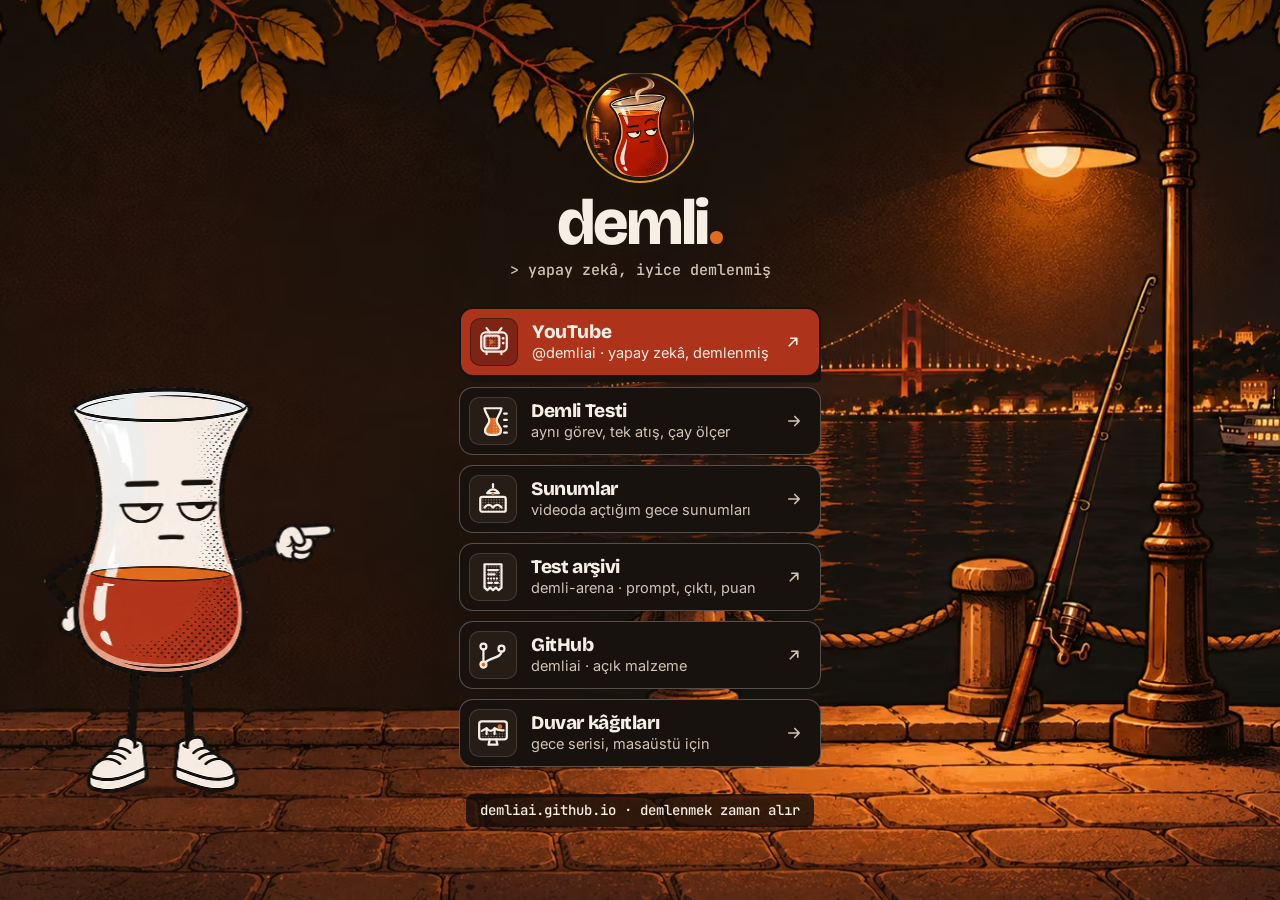
==== commit 4a431c21: "Site v3: Gece rıhtımı bağlantı merkezi, tabaksız Demli Ana sayfa tek ekran bağlantı merkezi; Demli T" ====
--- a/index.html
+++ b/index.html
@@ -2,194 +2,59 @@
 <html lang="tr">
 <head>
 <meta charset="utf-8">
-<meta name="viewport" content="width=device-width,initial-scale=1,viewport-fit=cover">
+<meta name="viewport" content="width=device-width, initial-scale=1">
 <title>Demli · yapay zekâ, iyice demlenmiş</title>
-<meta name="description" content="Demli: yapay zekâ ve ajanları abartmadan, aynı prompt ve tek atışla sınayan Türkçe YouTube kanalı. Videolar, Demli Testi, sunumlar ve duvar kâğıtları.">
+<meta name="description" content="Türkçe yapay zekâ kanalı. Yeni modelleri aynı görevlerle deniyorum, sonucu sakin sakin anlatıyorum.">
 <meta name="theme-color" content="#1E1712">
-<meta name="color-scheme" content="dark">
 <link rel="canonical" href="https://demliai.github.io/">
 <meta property="og:type" content="website">
 <meta property="og:site_name" content="Demli">
+<meta property="og:title" content="Demli · yapay zekâ, iyice demlenmiş">
+<meta property="og:description" content="Türkçe yapay zekâ kanalı. Yeni modelleri aynı görevlerle deniyorum, sonucu sakin sakin anlatıyorum.">
+<meta property="og:url" content="https://demliai.github.io/">
+<meta property="og:image" content="https://demliai.github.io/assets/img/og.jpg">
 <meta property="og:locale" content="tr_TR">
-<meta property="og:title" content="Demli · yapay zekâ, iyice demlenmiş">
-<meta property="og:description" content="Türkçe yapay zekâ kanalı. Aynı prompt, tek atış, dürüst hüküm.">
-<meta property="og:url" content="https://demliai.github.io/">
-<meta property="og:image" content="https://demliai.github.io/assets/img/og.png">
-<meta property="og:image:width" content="1200">
-<meta property="og:image:height" content="630">
-<meta property="og:image:alt" content="Gece çay ocağında, lamba ışığında duran Demli maskotu ve 'Demli. yapay zekâ, iyice demlenmiş' yazısı">
 <meta name="twitter:card" content="summary_large_image">
-<link rel="icon" href="favicon.ico" sizes="32x32">
+<link rel="icon" href="favicon.ico" sizes="any">
 <link rel="icon" href="assets/img/favicon-32.png" type="image/png" sizes="32x32">
-<link rel="icon" href="assets/img/favicon-192.png" type="image/png" sizes="192x192">
 <link rel="apple-touch-icon" href="assets/img/apple-touch-icon.png">
 <link rel="manifest" href="site.webmanifest">
-<link rel="preload" as="image" href="assets/img/sahne/gece-1440.webp" imagesrcset="assets/img/sahne/gece-960.webp 960w, assets/img/sahne/gece-1440.webp 1440w, assets/img/sahne/gece-2048.webp 2048w" imagesizes="(max-aspect-ratio: 16/9) 178vh, 100vw" fetchpriority="high">
-<link rel="preconnect" href="https://fonts.googleapis.com">
-<link rel="preconnect" href="https://fonts.gstatic.com" crossorigin>
-<link href="https://fonts.googleapis.com/css2?family=Bricolage+Grotesque:opsz,wght@12..96,800&family=Inter:wght@400;500;600&family=JetBrains+Mono:wght@500;700&display=swap" rel="stylesheet">
-<link rel="stylesheet" href="assets/css/gece.css">
-<script>document.documentElement.classList.add('js')</script>
+<link rel="preload" href="assets/fontlar/bricolage-grotesque-latin.woff2" as="font" type="font/woff2" crossorigin>
+<link rel="preload" href="assets/img/sahne/bogaz-1672.avif" as="image" type="image/avif">
+<link rel="stylesheet" href="assets/css/belirtecler.css">
+<link rel="stylesheet" href="assets/css/temel.css">
+<link rel="stylesheet" href="assets/css/bilesenler.css">
+<link rel="stylesheet" href="assets/css/merkez.css">
+<script>if(!matchMedia('(prefers-reduced-motion: reduce)').matches)document.documentElement.classList.add('hareket')</script>
+<script type="module" src="assets/js/site.js"></script>
 </head>
-<body class="ana">
-<a class="atla" href="#menu">Menüye geç</a>
-
-<header class="ust" data-ust>
-  <a class="marka" href="./" aria-label="Demli ana sayfa">demli<span class="n">.</span></a>
-  <nav aria-label="Site">
-    <ul>
-      <li class="gizle-dar"><a href="#demli-testi">demli testi</a></li>
-      <li class="gizle-dar"><a href="slaytlar/">sunumlar</a></li>
-      <li class="gizle-dar"><a href="duvar-kagidi/">duvar kâğıtları</a></li>
-      <li><a class="yt" href="https://www.youtube.com/@demliai" data-baglanti="youtube" rel="noopener">YouTube <span aria-hidden="true">↗</span></a></li>
-    </ul>
-  </nav>
-</header>
-
-<main>
-  <!-- 1 · GECE ÇAY OCAĞI -->
-  <section class="sahne" aria-labelledby="baslik" data-sahne>
-    <div class="plaka" aria-hidden="true">
-      <img src="assets/img/sahne/gece-1440.webp" srcset="assets/img/sahne/gece-960.webp 960w, assets/img/sahne/gece-1440.webp 1440w, assets/img/sahne/gece-2048.webp 2048w" sizes="(max-aspect-ratio: 16/9) 178vh, 100vw" width="2048" height="1152" alt="" fetchpriority="high" decoding="async">
-      <svg class="buhar buhar-masa" viewBox="0 0 60 120" aria-hidden="true"><path d="M22 118c-9-14 9-22 0-38s0-26 6-44"/><path d="M36 118c-9-14 9-22 0-38s0-28 5-50"/></svg>
-    </div>
-    <div class="isik" aria-hidden="true"></div>
-    <div class="karanlik" aria-hidden="true"></div>
-
-    <div class="sahne-ic">
-      <div class="metin">
-        <p class="kicker" data-gir style="--i:0">&gt; youtube · türkçe · yapay zekâ ve ajanlar</p>
-        <h1 id="baslik" data-gir style="--i:1">Demli<span class="n">.</span></h1>
-        <p class="slogan" data-gir style="--i:2">yapay zekâ, iyice demlenmiş</p>
-        <p class="on-yazi" data-gir style="--i:3">Yeni modellere aynı görevi veriyoruz, tek atışta. Abartı yok; sonucu çay bardağıyla ölçüp sakin bir hüküm veriyoruz.</p>
-        <div class="dugmeler" data-gir style="--i:4">
-          <a class="dugme ana" href="https://www.youtube.com/@demliai" data-baglanti="youtube" data-ruh="etkilenmis" rel="noopener">Videoları izle <span aria-hidden="true">↗</span></a>
-          <a class="dugme" href="#demli-testi" data-ruh="dusunuyor">İlk test · 27 Kasım <span aria-hidden="true">↓</span></a>
-        </div>
-      </div>
-      <div class="demli" data-demli role="img" aria-label="Demli: tabağının üstünde duran, tavşankanı çayla dolu, yarı kapalı gözlü ince belli çay bardağı. İmleci gözleriyle izliyor.">
-        <noscript><img src="assets/img/demli/isaret-sag-520.webp" width="520" height="624" alt=""></noscript>
-      </div>
-    </div>
-
-    <a class="asagi" href="#menu"><span>kaydır, demlensin</span><svg viewBox="0 0 16 40" aria-hidden="true"><path d="M8 2v34M3 31l5 6 5-6"/></svg></a>
-  </section>
-
-  <!-- 2 · MENÜ TAHTASI -->
-  <section class="duvar" id="menu" aria-labelledby="menu-baslik">
-    <img class="lamba" src="assets/img/sahne/lamba.webp" width="300" height="230" alt="" loading="lazy" decoding="async" aria-hidden="true">
-    <div class="tahta-yer">
-      <div class="tahta" data-dem>
-        <div class="tahta-ic">
-          <div class="tahta-bas">
-            <p class="kicker">&gt; ocak menüsü</p>
-            <h2 id="menu-baslik">Ne alırdınız?</h2>
-          </div>
-          <ol class="liste">
-            <li data-dem style="--i:1">
-              <a href="https://www.youtube.com/@demliai" data-baglanti="youtube" rel="noopener">
-                <span class="ad">Videolar</span><span class="leke" aria-hidden="true"></span><span class="fiyat yeni">yeni</span>
-                <span class="acik">Model testleri ve sakin hükümler. YouTube'da @demliai.</span>
-              </a>
-            </li>
-            <li data-dem style="--i:2">
-              <a href="#demli-testi">
-                <span class="ad">Demli Testi</span><span class="leke" aria-hidden="true"></span><span class="fiyat">27 kasım</span>
-                <span class="acik">Tavla, vapur, İznik çini. Beş model, aynı prompt, tek atış.</span>
-              </a>
-            </li>
-            <li data-dem style="--i:3">
-              <a href="slaytlar/">
-                <span class="ad">Sunumlar</span><span class="leke" aria-hidden="true"></span><span class="fiyat">14 slayt</span>
-                <span class="acik">Videolarda ekranda duran sunumlar. Tarayıcıda, klavyeyle.</span>
-              </a>
-            </li>
-            <li data-dem style="--i:4">
-              <a href="duvar-kagidi/">
-                <span class="ad">Duvar kâğıtları</span><span class="leke" aria-hidden="true"></span><span class="fiyat">4K</span>
-                <span class="acik">Masaüstü ve telefon için. Ücretsiz indir.</span>
-              </a>
-            </li>
-            <li data-dem style="--i:5">
-              <a href="https://github.com/demliai" data-baglanti="github" rel="noopener">
-                <span class="ad">GitHub</span><span class="leke" aria-hidden="true"></span><span class="fiyat">açık</span>
-                <span class="acik">Promptlar, ham çıktılar, puanlar ve bu sitenin kodu.</span>
-              </a>
-            </li>
-          </ol>
-          <p class="tahta-alt">hepsi ücretsiz · garson yok, kendin al</p>
-        </div>
-      </div>
-      <img class="kenardan" src="assets/img/nesne/kenardan-bakis.webp" width="236" height="520" alt="" loading="lazy" decoding="async" aria-hidden="true">
-    </div>
-  </section>
-
-  <!-- 3 · DEMLİ TESTİ -->
-  <section class="test" id="demli-testi" aria-labelledby="test-baslik">
-    <div class="test-ic">
-      <div class="test-bas">
-        <img class="rozet" src="assets/img/nesne/rozet-demli-testi.webp" width="420" height="419" alt="Demli Testi rozeti: terazinin ortasında çay bardağı" loading="lazy" decoding="async" data-dem>
-        <div>
-          <p class="kicker" data-dem style="--i:1">&gt; demli testi · 01</p>
-          <h2 id="test-baslik" data-dem style="--i:2">Üç görev. Beş model. <span class="vurgu">Tek</span> atış.</h2>
-          <p class="on-yazi" data-dem style="--i:3">Aynı prompt kelimesi kelimesine verilir; ikinci şans yok. Puanı çay ölçer gösterir: bardak ne kadar doluysa o kadar demlenmiş.</p>
-          <p class="sayac" data-dem style="--i:4" data-sayac><span class="nokta" aria-hidden="true"></span><span data-sayac-yazi>İlk demleme 27 Kasım 2026, 16:00</span></p>
-        </div>
-      </div>
-
-      <div class="olcer" data-olcer data-dem style="--i:2">
-        <div class="sekmeler" role="tablist" aria-label="Görev seç" data-sekmeler></div>
-        <p class="gorev-ozet" data-gorev-ozet></p>
-        <ol class="bardaklar" data-bardaklar aria-live="polite"></ol>
-        <p class="olcer-not" data-olcer-not>Bardaklar boş: test henüz demlenmedi. Sonuçlar 27 Kasım'da buraya dolacak.</p>
-        <noscript><p class="olcer-not">Sonuçlar 27 Kasım'da. Ayrıntılar GitHub'daki demli-arena deposunda.</p></noscript>
-      </div>
-
-      <ul class="kurallar">
-        <li data-dem style="--i:1"><b>Aynı prompt</b><span>Kelimesi kelimesine, ek ipucu yok.</span></li>
-        <li data-dem style="--i:2"><b>Tek atış</b><span>İlk teslim edilen dosya puanlanır.</span></li>
-        <li data-dem style="--i:3"><b>Dürüst kayıt</b><span>Süre, deneme ve maliyet adisyona yazılır. Ham çıktılar <a href="https://github.com/demliai/demli-arena" data-baglanti="arena" rel="noopener">demli-arena</a>'da.</span></li>
-      </ul>
-    </div>
-  </section>
-</main>
-
-<!-- 4 · ADİSYON -->
-<footer class="hesap" aria-labelledby="hesap-baslik">
-  <div class="hesap-ic">
-    <div class="bogaz" aria-hidden="true"><img src="assets/img/sahne/bogaz.webp" width="568" height="852" alt="" loading="lazy" decoding="async"></div>
-    <div class="fis-yer">
-      <div class="fis" data-dem>
-        <h2 id="hesap-baslik" class="fis-bas">Demli Çay Ocağı</h2>
-        <p class="fis-alt"><span>masa 01</span><span data-saat>demliai.github.io</span></p>
-        <ul class="satirlar">
-          <li><a href="https://www.youtube.com/@demliai" data-baglanti="youtube" rel="noopener"><span>1 × YouTube</span><i></i><span>@demliai</span></a></li>
-          <li><a href="https://github.com/demliai" data-baglanti="github" rel="noopener"><span>1 × GitHub</span><i></i><span>demliai</span></a></li>
-          <li><a href="https://github.com/demliai/demli-arena" data-baglanti="arena" rel="noopener"><span>1 × Test arşivi</span><i></i><span>arena</span></a></li>
-          <li><a href="slaytlar/"><span>1 × Sunumlar</span><i></i><span>slaytlar</span></a></li>
-          <li><a href="duvar-kagidi/"><span>1 × Duvar kâğıdı</span><i></i><span>4K</span></a></li>
-        </ul>
-        <p class="toplam"><span>ARA TOPLAM</span><i></i><span>0,00 ₺</span></p>
-        <p class="toplam"><span>ÇAY</span><i></i><span>ikram</span></p>
-        <p class="hukum"><span>HÜKÜM</span><span>afiyet olsun</span></p>
-        <p class="fis-not">Görseller yapay zekâ destekli üretilir, kodla kurulur. Yapay ses kullanılan yerler videoda belirtilir.</p>
-      </div>
-      <img class="usta" src="assets/img/nesne/yan-demlik-usta.webp" width="299" height="460" alt="" loading="lazy" decoding="async" aria-hidden="true">
+<body class="merkez-sayfa">
+<a class="atla" href="#baglantilar">Bağlantılara geç</a>
+<main class="merkez" id="icerik">
+  <!-- Gece sahnesi ekranı kaplar: kenarları bilerek kırpılır (arka plan sahnesi, çizim/karakter değil).
+       Demli sahnenin içinde ayrı katman; kendisi hiç kırpılmaz. Dar ekranda sahne bulanık arka plan olur. -->
+  <div class="merkez-sahne">
+    <picture>
+      <source type="image/avif" srcset="assets/img/sahne/bogaz-800.avif 800w, assets/img/sahne/bogaz-1280.avif 1280w, assets/img/sahne/bogaz-1672.avif 1672w" sizes="(min-aspect-ratio: 1672/941) 100vw, 178vh">
+      <img src="assets/img/sahne/bogaz-1280.webp" srcset="assets/img/sahne/bogaz-800.webp 800w, assets/img/sahne/bogaz-1280.webp 1280w, assets/img/sahne/bogaz-1672.webp 1672w" sizes="(min-aspect-ratio: 1672/941) 100vw, 178vh" width="1672" height="941" alt="" data-kirpma="bilerek" fetchpriority="high">
+    </picture>
+    <div class="demli merkez-demli" data-demli data-hal="sikilmis" data-kol="point" data-cay=".86" data-ilk-cay=".15" data-takip>
+      <picture><source type="image/avif" srcset="assets/img/demli/demli-isaret-420.avif 420w, assets/img/demli/demli-isaret-840.avif 840w" sizes="26vw"><img src="assets/img/demli/demli-isaret-420.webp" srcset="assets/img/demli/demli-isaret-420.webp 420w, assets/img/demli/demli-isaret-840.webp 840w" sizes="26vw" width="840" height="1001" alt="Demli: ince belli, çayla dolu bir çay bardağı. Gece Boğaz kıyısında, rıhtımda ayakları üzerinde duruyor ve eliyle bağlantıları gösteriyor."></picture>
     </div>
   </div>
-  <p class="kunye"><span><b>demli.</b> · çay seviyesi ruh halidir</span><span>© 2026 · demliai.github.io</span></p>
-</footer>
 
-<svg class="ilerleme" viewBox="0 0 40 64" aria-hidden="true" data-ilerleme>
-  <defs><clipPath id="ilerleme-ic"><path d="M7 5h26c-1 9-4 16-7 22-2 5-2 9 0 15 2 5 3 9 2 13H12c-1-4 0-8 2-13 2-6 2-10 0-15-3-6-6-13-7-22z"/></clipPath></defs>
-  <rect class="dolu" x="0" y="0" width="40" height="64" clip-path="url(#ilerleme-ic)" data-ilerleme-cay/>
-  <path class="cam" d="M7 5h26c-1 9-4 16-7 22-2 5-2 9 0 15 2 5 3 9 2 13H12c-1-4 0-8 2-13 2-6 2-10 0-15-3-6-6-13-7-22z"/>
-  <path class="tabak" d="M4 59h32"/>
-</svg>
-
-<script src="assets/js/config.js"></script>
-<script src="assets/rig/parcalar.js" defer></script>
-<script src="assets/rig/demli-rig2.js" defer></script>
-<script src="assets/js/gece.js" defer></script>
+  <div class="merkez-kolon">
+    <header class="merkez-bas">
+      <picture class="profil" data-demlen style="--sira:0">
+        <source type="image/avif" srcset="assets/img/profil-160.avif 160w, assets/img/profil-320.avif 320w" sizes="112px">
+        <img src="assets/img/profil-160.webp" srcset="assets/img/profil-160.webp 160w, assets/img/profil-320.webp 320w" sizes="112px" width="160" height="160" alt="Demli kanal profil görseli: lamba altında, buharı tüten bir çay bardağı.">
+      </picture>
+      <h1 class="merkez-ad" data-demlen style="--sira:1">demli<span class="marka-nokta" aria-hidden="true"></span></h1>
+      <p class="merkez-slogan" data-demlen style="--sira:2" data-veri="merkez-slogan"><!--veri-->&gt; yapay zekâ, iyice demlenmiş<!--/veri--></p>
+    </header>
+    <nav id="baglantilar" aria-label="Demli bağlantıları" data-veri="merkez-kartlar"><!--veri--><ul class="kartlar"><li><a class="kart kart-vurgu" href="https://www.youtube.com/@demliai" rel="noopener" style="--sira:3"><span class="kart-simge"><svg viewBox="0 0 32 32" width="34" height="34" aria-hidden="true" focusable="false"><defs><pattern id="ht1yo" width="2.6" height="2.6" patternUnits="userSpaceOnUse"><circle cx="1.3" cy="1.3" r=".62" fill="#F7EEE4" fill-opacity="0.55"/></pattern></defs><path d="M12 7 9 3M20 7l3-4" fill="none" stroke="#F7EEE4" stroke-width="2.1" stroke-linecap="round" stroke-linejoin="round"/><rect x="4" y="7" width="24" height="18" rx="4" fill="none" stroke="#F7EEE4" stroke-width="2.1" stroke-linecap="round" stroke-linejoin="round"/><rect x="7" y="10" width="14" height="12" rx="2" fill="url(#ht1yo)"/><rect x="7" y="10" width="14" height="12" rx="2" fill="none" stroke="#F7EEE4" stroke-width="2.1" stroke-linecap="round" stroke-linejoin="round"/><path d="M12 13l5 3-5 3z" fill="#DC6C21"/><circle cx="24.6" cy="12.5" r="1.3" fill="#F7EEE4"/><circle cx="24.6" cy="17" r="1.3" fill="#F7EEE4"/><path d="M9 25v2.5M23 25v2.5" fill="none" stroke="#F7EEE4" stroke-width="2.1" stroke-linecap="round" stroke-linejoin="round"/></svg></span><span class="kart-metin"><span class="kart-ad">YouTube</span><span class="kart-acik">@demliai · yapay zekâ, demlenmiş</span></span><span class="kart-ok"><svg viewBox="0 0 24 24" width="18" height="18" aria-hidden="true"><path d="M7 17 17 7M9 7h8v8" fill="none" stroke="currentColor" stroke-width="2.2" stroke-linecap="round" stroke-linejoin="round"/></svg></span></a></li><li><a class="kart" href="demli-testi/" style="--sira:4"><span class="kart-simge"><svg viewBox="0 0 32 32" width="34" height="34" aria-hidden="true" focusable="false"><defs><pattern id="ht2ol" width="2.6" height="2.6" patternUnits="userSpaceOnUse"><circle cx="1.3" cy="1.3" r=".62" fill="#F7EEE4" fill-opacity="0.5"/></pattern></defs><clipPath id="ht2olk"><path d="M8 4C9 10 12.5 12 12.5 15.5C12.5 19.5 8.5 21 8.5 25C8.5 28 11 29 13.5 29h5c2.5 0 5-1 5-4c0-4-4-5.5-4-9.5C19.5 12 23 10 24 4Z"/></clipPath><g clip-path="url(#ht2olk)"><rect x="0" y="13" width="32" height="20" fill="#DC6C21"/><rect x="16" y="13" width="16" height="20" fill="url(#ht2ol)"/></g><path d="M8 4C9 10 12.5 12 12.5 15.5C12.5 19.5 8.5 21 8.5 25C8.5 28 11 29 13.5 29h5c2.5 0 5-1 5-4c0-4-4-5.5-4-9.5C19.5 12 23 10 24 4Z" fill="none" stroke="#F7EEE4" stroke-width="2.1" stroke-linecap="round" stroke-linejoin="round"/><path d="M26.5 9h2.5M26.5 15h2.5M26.5 21h2.5M26.5 27h2.5" fill="none" stroke="#F7EEE4" stroke-width="2.1" stroke-linecap="round" stroke-linejoin="round" stroke-width="1.6"/></svg></span><span class="kart-metin"><span class="kart-ad">Demli Testi</span><span class="kart-acik">aynı görev, tek atış, çay ölçer</span></span><span class="kart-ok"><svg viewBox="0 0 24 24" width="18" height="18" aria-hidden="true"><path d="M5 12h14M13 6l6 6-6 6" fill="none" stroke="currentColor" stroke-width="2.2" stroke-linecap="round" stroke-linejoin="round"/></svg></span></a></li><li><a class="kart" href="sunumlar/" style="--sira:5"><span class="kart-simge"><svg viewBox="0 0 32 32" width="34" height="34" aria-hidden="true" focusable="false"><defs><pattern id="ht3sa" width="2.6" height="2.6" patternUnits="userSpaceOnUse"><circle cx="1.3" cy="1.3" r=".62" fill="#F7EEE4" fill-opacity="0.55"/></pattern></defs><path d="M16 2v3" fill="none" stroke="#F7EEE4" stroke-width="2.1" stroke-linecap="round" stroke-linejoin="round"/><path d="M10.5 10.5Q16 3.5 21.5 10.5z" fill="none" stroke="#F7EEE4" stroke-width="2.1" stroke-linecap="round" stroke-linejoin="round"/><circle cx="16" cy="11.2" r="1.4" fill="#DC6C21"/><rect x="4" y="14" width="24" height="14" rx="2" fill="url(#ht3sa)"/><rect x="4" y="14" width="24" height="14" rx="2" fill="none" stroke="#F7EEE4" stroke-width="2.1" stroke-linecap="round" stroke-linejoin="round"/><path d="M8 24q4-5 8 0q4-5 8 0" fill="none" stroke="#F7EEE4" stroke-width="2.1" stroke-linecap="round" stroke-linejoin="round" stroke="#DC6C21"/></svg></span><span class="kart-metin"><span class="kart-ad">Sunumlar</span><span class="kart-acik">videoda açtığım gece sunumları</span></span><span class="kart-ok"><svg viewBox="0 0 24 24" width="18" height="18" aria-hidden="true"><path d="M5 12h14M13 6l6 6-6 6" fill="none" stroke="currentColor" stroke-width="2.2" stroke-linecap="round" stroke-linejoin="round"/></svg></span></a></li><li><a class="kart" href="https://github.com/demliai/demli-arena" rel="noopener" style="--sira:6"><span class="kart-simge"><svg viewBox="0 0 32 32" width="34" height="34" aria-hidden="true" focusable="false"><defs><pattern id="ht4ad" width="2.6" height="2.6" patternUnits="userSpaceOnUse"><circle cx="1.3" cy="1.3" r=".62" fill="#F7EEE4" fill-opacity="0.55"/></pattern></defs><path d="M8 4h16v22l-2.7 2.4-2.6-2.4-2.7 2.4-2.6-2.4-2.7 2.4L8 26z" fill="url(#ht4ad)"/><path d="M8 4h16v22l-2.7 2.4-2.6-2.4-2.7 2.4-2.6-2.4-2.7 2.4L8 26z" fill="none" stroke="#F7EEE4" stroke-width="2.1" stroke-linecap="round" stroke-linejoin="round"/><path d="M11.5 9.5h9M11.5 13.5h6" fill="none" stroke="#F7EEE4" stroke-width="2.1" stroke-linecap="round" stroke-linejoin="round" stroke-width="1.7"/><path d="M11.5 17.5h9" fill="none" stroke="#F7EEE4" stroke-width="2.1" stroke-linecap="round" stroke-linejoin="round" stroke-width="1.7" stroke-dasharray=".1 2.6"/><path d="M11.5 21.5h3.5M18 21.5h2.5" fill="none" stroke="#F7EEE4" stroke-width="2.1" stroke-linecap="round" stroke-linejoin="round" stroke="#DC6C21" stroke-width="2.2"/></svg></span><span class="kart-metin"><span class="kart-ad">Test arşivi</span><span class="kart-acik">demli-arena · prompt, çıktı, puan</span></span><span class="kart-ok"><svg viewBox="0 0 24 24" width="18" height="18" aria-hidden="true"><path d="M7 17 17 7M9 7h8v8" fill="none" stroke="currentColor" stroke-width="2.2" stroke-linecap="round" stroke-linejoin="round"/></svg></span></a></li><li><a class="kart" href="https://github.com/demliai" rel="noopener" style="--sira:7"><span class="kart-simge"><svg viewBox="0 0 32 32" width="34" height="34" aria-hidden="true" focusable="false"><path d="M7 10.8v11.4M24 12.8c0 6-10 5-15.6 10.6" fill="none" stroke="#F7EEE4" stroke-width="2.1" stroke-linecap="round" stroke-linejoin="round"/><circle cx="7" cy="8" r="2.8" fill="none" stroke="#F7EEE4" stroke-width="2.1" stroke-linecap="round" stroke-linejoin="round"/><circle cx="7" cy="25" r="2.8" fill="#DC6C21" stroke="#F7EEE4" stroke-width="2.1"/><circle cx="24" cy="10" r="2.8" fill="none" stroke="#F7EEE4" stroke-width="2.1" stroke-linecap="round" stroke-linejoin="round"/></svg></span><span class="kart-metin"><span class="kart-ad">GitHub</span><span class="kart-acik">demliai · açık malzeme</span></span><span class="kart-ok"><svg viewBox="0 0 24 24" width="18" height="18" aria-hidden="true"><path d="M7 17 17 7M9 7h8v8" fill="none" stroke="currentColor" stroke-width="2.2" stroke-linecap="round" stroke-linejoin="round"/></svg></span></a></li><li><a class="kart" href="duvar-kagidi/" style="--sira:8"><span class="kart-simge"><svg viewBox="0 0 32 32" width="34" height="34" aria-hidden="true" focusable="false"><defs><pattern id="ht6du" width="2.6" height="2.6" patternUnits="userSpaceOnUse"><circle cx="1.3" cy="1.3" r=".62" fill="#F7EEE4" fill-opacity="0.55"/></pattern></defs><rect x="3" y="5" width="26" height="17" rx="2.5" fill="none" stroke="#F7EEE4" stroke-width="2.1" stroke-linecap="round" stroke-linejoin="round"/><rect x="5" y="16" width="22" height="4.5" fill="url(#ht6du)"/><circle cx="22.5" cy="10" r="2.2" fill="#DC6C21"/><path d="M10 17V11.5M17.5 17V11.5M5.5 14q4.5-2.5 4.5-2.5q3.75 5 7.5 0q4 2.5 8.5 2" fill="none" stroke="#F7EEE4" stroke-width="2.1" stroke-linecap="round" stroke-linejoin="round" stroke-width="1.6"/><path d="M13 22l-1.2 5h8.4L19 22" fill="none" stroke="#F7EEE4" stroke-width="2.1" stroke-linecap="round" stroke-linejoin="round"/></svg></span><span class="kart-metin"><span class="kart-ad">Duvar kâğıtları</span><span class="kart-acik">gece serisi, masaüstü için</span></span><span class="kart-ok"><svg viewBox="0 0 24 24" width="18" height="18" aria-hidden="true"><path d="M5 12h14M13 6l6 6-6 6" fill="none" stroke="currentColor" stroke-width="2.2" stroke-linecap="round" stroke-linejoin="round"/></svg></span></a></li></ul><!--/veri--></nav>
+    <p class="merkez-kunye" data-demlen style="--sira:10">demliai.github.io <span aria-hidden="true">·</span> demlenmek zaman alır</p>
+  </div>
+</main>
 </body>
 </html>
--- a/assets/css/belirtecler.css
+++ b/assets/css/belirtecler.css
@@ -0,0 +1,69 @@
+/* Demli · belirteçler. Renkler marka dosyasından (atolye/marka.md), tasarım dili v2 "Gece İstanbul'u".
+   Hep gece. Krem kâğıt yalnız veri yüzeyi. Tek vurgu tavşankanı; altın yalnız çizgi. Arayüzde ışıma yok. */
+
+/* Yerel fontlar (SIL OFL), latin + latin-ext alt kümesi: Türkçe harfler latin-ext'te. Google Fonts yok. */
+@font-face { font-family: 'Bricolage Grotesque'; font-style: normal; font-weight: 500 800; font-display: swap;
+  src: url('../fontlar/bricolage-grotesque-latin-ext.woff2') format('woff2');
+  unicode-range: U+0100-02BA, U+02BD-02C5, U+02C7-02CC, U+02CE-02D7, U+02DD-02FF, U+0304, U+0308, U+0329, U+1D00-1DBF, U+1E00-1E9F, U+1EF2-1EFF, U+2020, U+20A0-20AB, U+20AD-20C4, U+2113, U+2C60-2C7F, U+A720-A7FF; }
+@font-face { font-family: 'Bricolage Grotesque'; font-style: normal; font-weight: 500 800; font-display: swap;
+  src: url('../fontlar/bricolage-grotesque-latin.woff2') format('woff2');
+  unicode-range: U+0000-00FF, U+0131, U+0152-0153, U+02BB-02BC, U+02C6, U+02DA, U+02DC, U+0304, U+0308, U+0329, U+2000-206F, U+20AC, U+2122, U+2191, U+2193, U+2212, U+2215, U+FEFF, U+FFFD; }
+@font-face { font-family: 'Inter'; font-style: normal; font-weight: 400 700; font-display: swap;
+  src: url('../fontlar/inter-latin-ext.woff2') format('woff2');
+  unicode-range: U+0100-02BA, U+02BD-02C5, U+02C7-02CC, U+02CE-02D7, U+02DD-02FF, U+0304, U+0308, U+0329, U+1D00-1DBF, U+1E00-1E9F, U+1EF2-1EFF, U+2020, U+20A0-20AB, U+20AD-20C4, U+2113, U+2C60-2C7F, U+A720-A7FF; }
+@font-face { font-family: 'Inter'; font-style: normal; font-weight: 400 700; font-display: swap;
+  src: url('../fontlar/inter-latin.woff2') format('woff2');
+  unicode-range: U+0000-00FF, U+0131, U+0152-0153, U+02BB-02BC, U+02C6, U+02DA, U+02DC, U+0304, U+0308, U+0329, U+2000-206F, U+20AC, U+2122, U+2191, U+2193, U+2212, U+2215, U+FEFF, U+FFFD; }
+@font-face { font-family: 'JetBrains Mono'; font-style: normal; font-weight: 400 700; font-display: swap;
+  src: url('../fontlar/jetbrains-mono-latin-ext.woff2') format('woff2');
+  unicode-range: U+0100-02BA, U+02BD-02C5, U+02C7-02CC, U+02CE-02D7, U+02DD-02FF, U+0304, U+0308, U+0329, U+1D00-1DBF, U+1E00-1E9F, U+1EF2-1EFF, U+2020, U+20A0-20AB, U+20AD-20C4, U+2113, U+2C60-2C7F, U+A720-A7FF; }
+@font-face { font-family: 'JetBrains Mono'; font-style: normal; font-weight: 400 700; font-display: swap;
+  src: url('../fontlar/jetbrains-mono-latin.woff2') format('woff2');
+  unicode-range: U+0000-00FF, U+0131, U+0152-0153, U+02BB-02BC, U+02C6, U+02DA, U+02DC, U+0304, U+0308, U+0329, U+2000-206F, U+20AC, U+2122, U+2191, U+2193, U+2212, U+2215, U+FEFF, U+FFFD; }
+
+:root {
+  color-scheme: dark;
+  /* gece */
+  --gece: #1E1712;          /* demlik kahvesi: ana zemin */
+  --gece-alt: #17110D;      /* bir kat koyu: alt bilgi, tablo başı */
+  --gece-ust: #261D17;      /* bir kat açık: yükseltilmiş yüzey */
+  --cizgi: rgba(247, 238, 228, .14);
+  --cizgi-guclu: rgba(247, 238, 228, .28);
+  /* yazı (gece üstünde) */
+  --metin: #F7EEE4;
+  --metin-2: #D2C3B3;
+  --metin-3: #A39382;
+  /* marka */
+  --kagit: #F7EEE4;          /* yalnız veri yüzeyi (adisyon) */
+  --murekkep: #16130F;
+  --tavsankani: #AD341B;     /* tek vurgu */
+  --tavsankani-koyu: #92291A;
+  --cay: #DC6C21;            /* çay yüzeyi: alt çizgi, işaretçi */
+  --altin: #D49B26;          /* yalnız çizgi */
+  --olumsuz: #5B6670;
+  --claude: #C98A5E;         /* model kimliği: yalnız 8 px nokta */
+  --gpt: #6FA79D;
+
+  /* yazı */
+  --baslik: 'Bricolage Grotesque', 'Segoe UI', system-ui, sans-serif;
+  --govde: 'Inter', 'Segoe UI', system-ui, sans-serif;
+  --mono: 'JetBrains Mono', ui-monospace, Consolas, monospace;
+
+  /* ölçek (yaklaşık 1,25 oran) */
+  --y-kucuk: .875rem;
+  --y-govde: 1.0625rem;
+  --y-giris: clamp(1.125rem, 1.02rem + .45vw, 1.3125rem);
+  --y-h3: clamp(1.25rem, 1.1rem + .6vw, 1.5rem);
+  --y-h2: clamp(2rem, 1.35rem + 2.6vw, 3.5rem);
+  --y-dev: clamp(2.75rem, 1.6rem + 4.8vw, 5.5rem);
+
+  /* boşluk */
+  --b1: .25rem; --b2: .5rem; --b3: .75rem; --b4: 1rem; --b5: 1.5rem; --b6: 2rem; --b7: 3rem; --b8: 4.5rem; --b9: 7rem;
+  --kenar: clamp(16px, 4.2vw, 56px);
+  --genislik: 1200px;
+  --kose: 12px;
+
+  /* hareket: sakin, aşağıdan yukarı */
+  --demlen: cubic-bezier(.2, .7, .2, 1);
+  --sure: 380ms;
+}
--- a/assets/css/temel.css
+++ b/assets/css/temel.css
@@ -0,0 +1,144 @@
+/* Demli · temel: sıfırlama, düzen, üst ve alt bant, düğmeler, geçişler. */
+*, *::before, *::after { box-sizing: border-box; }
+html { -webkit-text-size-adjust: 100%; text-size-adjust: 100%; }
+body {
+  margin: 0; background: var(--gece); color: var(--metin);
+  font: 400 var(--y-govde)/1.6 var(--govde);
+  font-feature-settings: 'ss01', 'cv11';
+  -webkit-font-smoothing: antialiased;
+  overflow-wrap: break-word;
+}
+img, svg, picture, canvas { display: block; max-width: 100%; }
+img { height: auto; }
+h1, h2, h3, p, ul, ol, dl, dd, figure { margin: 0; }
+ul, ol { padding: 0; list-style: none; }
+a { color: inherit; text-decoration-thickness: 1.5px; text-underline-offset: .2em; }
+table { border-collapse: collapse; }
+:focus-visible { outline: 2px solid var(--cay); outline-offset: 3px; border-radius: 4px; }
+::selection { background: var(--tavsankani); color: var(--kagit); }
+
+.kap { width: 100%; max-width: calc(var(--genislik) + 2 * var(--kenar)); margin-inline: auto; padding-inline: var(--kenar); }
+
+/* klavye ile atla: görünmezken tamamen ekran dışında (kesik yazı değil) */
+.atla { position: absolute; left: var(--kenar); top: 0; transform: translateY(-200%); z-index: 50;
+  background: var(--kagit); color: var(--murekkep); padding: .7rem 1rem; border-radius: 8px; font-weight: 600; text-decoration: none; }
+.atla:focus { transform: translateY(12px); }
+
+/* ---------- yazı ---------- */
+.dev, .bolum-baslik, h3, .marka-ad { font-family: var(--baslik); font-weight: 800; letter-spacing: -.025em; }
+.dev { font-size: var(--y-dev); line-height: .98; }
+.bolum-baslik { font-size: var(--y-h2); line-height: 1.02; text-wrap: balance; }
+h3 { font-size: var(--y-h3); line-height: 1.15; letter-spacing: -.02em; }
+.giris { font-size: var(--y-giris); line-height: 1.55; color: var(--metin-2); max-width: 36em; text-wrap: pretty; }
+.dipnot { font-size: var(--y-kucuk); color: var(--metin-3); max-width: 60ch; }
+.mono, .ust-not, kbd { font-family: var(--mono); font-weight: 500; }
+/* tek vurgu kelime: çay yüzeyi rengiyle alttan çizgi (tasarım dili) */
+.vurgu { position: relative; white-space: nowrap; }
+.vurgu::after { content: ''; position: absolute; left: .02em; right: .12em; bottom: -.1em; height: .09em; background: var(--cay); border-radius: 2px; transform-origin: left; }
+
+.ust-not { display: inline-flex; align-items: center; gap: .55rem; font-size: .9375rem; color: var(--metin-2); }
+.nokta-durum { width: 9px; height: 9px; border-radius: 50%; border: 2px solid var(--cay); flex: none; display: inline-block; }
+.durum-demleniyor { background: var(--cay); }
+.durum-bitti { background: var(--tavsankani); border-color: var(--tavsankani); }
+
+/* ---------- düğmeler ---------- */
+.dugme {
+  display: inline-flex; align-items: center; justify-content: center; gap: .5rem;
+  min-height: 48px; padding: .7rem 1.3rem; border-radius: 10px;
+  border: 1.5px solid var(--cizgi-guclu); color: var(--metin); background: transparent;
+  font: 600 1rem/1.2 var(--govde); text-decoration: none; white-space: nowrap;
+  transition: border-color var(--sure) var(--demlen), background-color var(--sure) var(--demlen);
+}
+.dugme:hover { border-color: var(--metin); }
+.dugme-ana { background: var(--tavsankani); border-color: var(--tavsankani); color: var(--kagit); }
+.dugme-ana:hover { background: var(--tavsankani-koyu); border-color: var(--tavsankani-koyu); }
+.dugmeler { display: flex; flex-wrap: wrap; gap: var(--b3); }
+.metin-bag { display: inline-flex; align-items: center; min-height: 44px; font-weight: 600; color: var(--metin);
+  text-decoration: underline; text-decoration-color: var(--cay); text-decoration-thickness: 2px; text-underline-offset: .3em; }
+.metin-bag:hover { text-decoration-color: var(--metin); }
+
+/* ---------- üst bant ---------- */
+.ust { position: relative; z-index: 20; background: var(--gece); border-bottom: 1px solid var(--cizgi); }
+.ust-ic { display: flex; align-items: center; justify-content: space-between; gap: var(--b5); min-height: 72px; }
+.marka { display: inline-flex; align-items: baseline; gap: .12em; text-decoration: none; min-height: 44px; align-items: center; padding-right: .25rem; }
+.marka-ad { font-size: 1.85rem; line-height: 1; letter-spacing: -.045em; }
+.marka-nokta { width: .32em; height: .32em; margin-top: .55em; border-radius: 50%; background: var(--cay); font-size: 1.85rem; }
+.ust-nav { display: flex; align-items: center; gap: var(--b5); }
+.ust-nav ul { display: flex; gap: var(--b1); }
+.ust-nav ul a { display: inline-flex; align-items: center; min-height: 44px; padding: 0 .8rem; border-radius: 8px;
+  text-decoration: none; font-weight: 500; color: var(--metin-2); }
+.ust-nav ul a:hover { color: var(--metin); }
+.ust-nav ul a[aria-current='page'] { color: var(--metin); text-decoration: underline; text-decoration-color: var(--cay); text-decoration-thickness: 2px; text-underline-offset: .45em; }
+
+/* mobil menü: <details> ile, JS olmadan da açılır */
+.mobil-menu { display: none; }
+.mobil-menu > summary { list-style: none; cursor: pointer; display: inline-flex; align-items: center; gap: .6rem;
+  min-height: 44px; min-width: 44px; padding: 0 .9rem; border: 1.5px solid var(--cizgi-guclu); border-radius: 10px; font-weight: 600; }
+.mobil-menu > summary::-webkit-details-marker { display: none; }
+.mobil-menu > summary::after { content: ''; width: 14px; height: 10px; flex: none;
+  background: linear-gradient(var(--metin) 0 0) top / 100% 2px no-repeat, linear-gradient(var(--metin) 0 0) center / 100% 2px no-repeat, linear-gradient(var(--metin) 0 0) bottom / 100% 2px no-repeat; }
+.mobil-menu[open] > summary::after { background: linear-gradient(var(--metin) 0 0) center / 100% 2px no-repeat; }
+.mobil-menu:not([open]) .mobil-panel { display: none; }
+.mobil-panel { position: absolute; left: 0; right: 0; top: 100%; background: var(--gece); border-bottom: 1px solid var(--cizgi-guclu);
+  padding: var(--b3) var(--kenar) var(--b6); }
+.mobil-panel ul { display: grid; }
+.mobil-panel li + li { border-top: 1px solid var(--cizgi); }
+.mobil-panel a { display: flex; align-items: center; justify-content: space-between; min-height: 56px; text-decoration: none;
+  font: 800 1.5rem/1.1 var(--baslik); letter-spacing: -.03em; }
+.mobil-panel a[aria-current='page'] { color: var(--cay); }
+.mobil-panel .dugme { margin-top: var(--b5); width: 100%; justify-content: center; font: 600 1rem/1.2 var(--govde); letter-spacing: 0; }
+.hareket .mobil-menu[open] .mobil-panel { animation: demlen-panel var(--sure) var(--demlen) both; }
+@keyframes demlen-panel { from { clip-path: inset(0 0 100% 0); transform: translateY(-8px); } to { clip-path: inset(0); transform: none; } }
+
+@media (max-width: 899px) {
+  .ust-nav { display: none; }
+  .mobil-menu { display: block; }
+}
+
+/* ---------- bölümler ---------- */
+.bolum { padding-block: var(--b8); }
+.bolum + .bolum { border-top: 1px solid var(--cizgi); }
+.bolum-bas { display: grid; gap: var(--b4); margin-bottom: var(--b7); max-width: 46rem; }
+
+/* altın çift çizgi + buhar: tabak kenarı değil, bölüm ayracı (tasarım dili imzası) */
+.ayrac { display: flex; align-items: center; gap: var(--b3); padding-block: var(--b6) 0; }
+.ayrac::before, .ayrac::after { content: ''; height: 6px; flex: 1;
+  background: linear-gradient(var(--altin) 0 0) top / 100% 2px no-repeat, linear-gradient(var(--altin) 0 0) bottom / 100% 1px no-repeat; opacity: .75; }
+.ayrac::before { flex: 0 0 clamp(24px, 6vw, 72px); }
+.ayrac svg { width: 22px; height: 30px; flex: none; }
+
+/* ---------- alt bant ---------- */
+.alt { background: var(--gece-alt); border-top: 1px solid var(--cizgi); padding-block: var(--b8) var(--b6); }
+.alt-ic { display: grid; gap: var(--b7); }
+.imza { font: 800 clamp(2rem, 1.2rem + 3.4vw, 4rem)/1 var(--baslik); letter-spacing: -.04em; color: var(--metin-2); text-wrap: balance; }
+.imza span { color: var(--metin); }
+.alt-izgara { display: grid; gap: var(--b6); grid-template-columns: repeat(auto-fit, minmax(180px, 1fr)); }
+.alt-izgara h2 { font: 500 .9375rem/1.3 var(--mono); color: var(--metin-3); margin-bottom: var(--b3); }
+.alt-izgara a { display: inline-flex; align-items: center; min-height: 44px; text-decoration: none; color: var(--metin-2); }
+.alt-izgara a:hover { color: var(--metin); text-decoration: underline; text-decoration-color: var(--cay); }
+.kunye { font-size: var(--y-kucuk); color: var(--metin-3); border-top: 1px solid var(--cizgi); padding-top: var(--b5); }
+
+/* ---------- açılış hareketi: tek sahne, aşağıdan yukarı demlenme ---------- */
+.dev .satir { display: block; }
+.hareket .dev .satir { animation: demlen 760ms var(--demlen) both; }
+.hareket .dev .satir:nth-child(2) { animation-delay: 110ms; }
+.hareket .dev .vurgu::after { animation: cizgi-dol 620ms var(--demlen) 620ms both; }
+.hareket [data-demlen] { animation: demlen 760ms var(--demlen) both; animation-delay: calc(var(--sira, 0) * 90ms + 200ms); }
+@keyframes demlen { from { transform: translateY(24px); clip-path: inset(100% 0 0 0); } to { transform: none; clip-path: inset(0 0 -.3em 0); } }
+@keyframes cizgi-dol { from { transform: scaleX(0); } to { transform: scaleX(1); } }
+
+/* sayfalar arası geçiş: yeni sayfa alttan dolar (düz söndürme değil) */
+@view-transition { navigation: auto; }
+::view-transition-old(root) { animation: 300ms var(--demlen) both sayfa-cik; }
+::view-transition-new(root) { animation: 460ms var(--demlen) both sayfa-dol; }
+@keyframes sayfa-dol { from { clip-path: inset(100% 0 0 0); } to { clip-path: inset(0); } }
+@keyframes sayfa-cik { to { transform: translateY(-16px); } }
+
+@media (prefers-reduced-motion: reduce) {
+  @view-transition { navigation: none; }
+  *, *::before, *::after { animation: none !important; transition: none !important; }
+}
+@media print {
+  .ust-nav, .mobil-menu, .dugmeler { display: none; }
+  body { background: #fff; color: #000; }
+}
--- a/assets/css/bilesenler.css
+++ b/assets/css/bilesenler.css
@@ -0,0 +1,190 @@
+/* Demli · bileşenler: sahne (açılış), çay ölçer, görevler, dizin, test sayfası, sunum, duvar kâğıdı, 404. */
+
+/* ---------- Demli yuvası: statik yedek + canlı kukla ---------- */
+.demli { position: absolute; aspect-ratio: 840 / 1001; }
+.demli > img, .demli > picture, .demli > picture img, .demli-tuval { position: absolute; inset: 0; width: 100%; height: 100%; }
+.demli.canli > picture, .demli.canli > img { visibility: hidden; }
+
+/* ---------- açılış sahnesi ---------- */
+.sahne { display: grid; background: var(--gece); }
+.sahne-resim { position: relative; width: 100%; max-width: 1920px; margin-inline: auto; aspect-ratio: 1672 / 941; }
+.sahne-resim > picture img { width: 100%; height: auto; }
+/* Demli rıhtımda: iki babanın arasında, ayakları taş zeminde (görsel koordinatına göre yüzde) */
+.sahne-demli { left: 50%; top: 36.5%; width: 25.5%; }
+.sahne-metin { padding-block: var(--b7) var(--b6); display: grid; gap: var(--b5); align-content: center; }
+.sahne-metin .giris { max-width: 30em; }
+@media (min-width: 1100px) {
+  .sahne > * { grid-area: 1 / 1; }
+  .sahne-metin { position: relative; z-index: 2; max-width: none; padding-block: 0; align-self: center;
+    margin-inline: max(var(--kenar), calc((100% - var(--genislik)) / 2)); width: min(40%, 46rem); padding-inline: 0; }
+  .sahne-metin .dev { font-size: min(4.3vw, 5.4rem); }
+  .sahne-metin .giris { font-size: clamp(1.125rem, .6rem + .6vw, 1.3125rem); }
+}
+
+/* ---------- ana sayfa: sıradaki test ---------- */
+.test-izgara { display: grid; gap: var(--b7); align-items: end; }
+.test-sol { display: grid; gap: var(--b4); }
+.test-sol .kirik { color: var(--metin-2); }
+.zaman { font-family: var(--mono); font-size: .9375rem; color: var(--metin-2); }
+.kalan { color: var(--cay); display: inline-block; }
+@media (min-width: 960px) { .test-izgara { grid-template-columns: minmax(0, 1fr) minmax(0, 1.05fr); } }
+
+.olcer-sira { display: flex; flex-wrap: wrap; justify-content: center; gap: var(--b6) 0; }
+.olcer-sira li { display: grid; justify-items: center; text-align: center; gap: .2rem; flex: 0 0 33.333%; min-width: 0; }
+@media (min-width: 600px) { .olcer-sira { justify-content: space-between; } .olcer-sira li { flex: 1 1 0; } }
+.olcer { width: 100%; max-width: 92px; height: auto; margin-bottom: var(--b2); }
+.olcer-puan { font: 800 1.75rem/1 var(--baslik); letter-spacing: -.03em; }
+.olcer-ad { display: inline-flex; align-items: center; gap: .4rem; font-weight: 600; font-size: .9375rem; white-space: nowrap; }
+.olcer-arac { font-family: var(--mono); font-size: .875rem; color: var(--metin-3); white-space: nowrap; }
+.aile-nokta { width: 8px; height: 8px; border-radius: 50%; flex: none; display: inline-block; background: var(--metin-3); }
+.aile-claude { background: var(--claude); }
+.aile-gpt { background: var(--gpt); }
+
+.gorev-liste { display: grid; margin-top: var(--b8); border-top: 1px solid var(--cizgi); }
+.gorev-liste li { display: grid; grid-template-columns: 3rem minmax(0, 1fr); gap: var(--b4); padding-block: var(--b5); border-bottom: 1px solid var(--cizgi); }
+.gorev-liste > li > div { display: grid; gap: .35rem; max-width: 52rem; }
+.gorev-liste p { color: var(--metin-2); }
+.gorev-sira { font: 800 2rem/1 var(--baslik); color: var(--cay); padding-top: .1rem; }
+.gorev-meta { font-family: var(--mono); font-size: .875rem; color: var(--metin-3) !important; }
+@media (min-width: 960px) {
+  .gorev-liste { grid-template-columns: repeat(3, 1fr); border-top: 0; gap: var(--b6); }
+  .gorev-liste li { grid-template-columns: 1fr; border-bottom: 0; border-top: 2px solid var(--cizgi-guclu); padding-top: var(--b5); }
+}
+.test-alt { margin-top: var(--b6); }
+
+/* ---------- ana sayfa: dizin (sitenin masası) ---------- */
+.dizin { border-top: 1px solid var(--cizgi-guclu); }
+.dizin li { border-bottom: 1px solid var(--cizgi); }
+.dizin a { display: grid; gap: .35rem var(--b6); padding-block: var(--b5); text-decoration: none; align-items: baseline; }
+.dizin-ad { font: 800 clamp(1.75rem, 1.2rem + 2vw, 2.75rem)/1.05 var(--baslik); letter-spacing: -.035em; transition: color var(--sure) var(--demlen); }
+.dizin-acik { color: var(--metin-2); max-width: 34rem; }
+.dizin-yer { font-family: var(--mono); font-size: .875rem; color: var(--metin-3); }
+.dizin a:hover .dizin-ad { color: var(--cay); }
+@media (min-width: 900px) { .dizin a { grid-template-columns: minmax(0, 5fr) minmax(0, 6fr) 8.5rem; } .dizin-yer { text-align: right; } }
+
+/* ---------- iç sayfa başı ---------- */
+.sayfa-bas { padding-block: var(--b8) var(--b7); }
+.sayfa-bas + .bolum-yakin { padding-top: 0; border-top: 0; }
+.sayfa-bas-izgara { display: grid; gap: var(--b6); align-items: end; }
+.sayfa-bas .dev { max-width: 14ch; }
+.sayfa-bas-metin { display: grid; gap: var(--b5); }
+.sayfa-demli { position: relative; width: min(240px, 52vw); aspect-ratio: 840 / 1001; justify-self: center; }
+.sayfa-demli .demli { inset: 0; width: 100%; }
+@media (min-width: 900px) {
+  .sayfa-bas-izgara { grid-template-columns: minmax(0, 1fr) auto; }
+  .sayfa-demli { width: 280px; margin-right: var(--b6); }
+}
+
+/* ---------- test sayfası ---------- */
+.durum-satir { margin-top: var(--b7); display: grid; grid-template-columns: repeat(auto-fit, minmax(170px, 1fr)); border-block: 1px solid var(--cizgi-guclu); }
+.durum-satir > div { padding: var(--b4) var(--b4) var(--b4) 0; display: grid; gap: .2rem; }
+.durum-satir dt { font-family: var(--mono); font-size: .8125rem; color: var(--metin-3); }
+.durum-satir dd { font-weight: 600; display: flex; flex-wrap: wrap; align-items: center; gap: .1rem .5rem; }
+@media (max-width: 599px) { .durum-satir > div:last-child { grid-column: 1 / -1; } }
+.durum-satir .kalan { font-family: var(--mono); font-size: .875rem; font-weight: 500; }
+
+.kurallar { display: grid; gap: 0 var(--b7); grid-template-columns: repeat(auto-fit, minmax(min(100%, 300px), 1fr)); border-top: 1px solid var(--cizgi-guclu); }
+.kurallar > div { padding-block: var(--b5); border-bottom: 1px solid var(--cizgi); display: grid; gap: .3rem; }
+.kurallar dt { font: 800 1.375rem/1.2 var(--baslik); letter-spacing: -.02em; }
+.kurallar dd { color: var(--metin-2); }
+
+.gorevler { display: grid; gap: var(--b7) var(--b6); grid-template-columns: repeat(auto-fit, minmax(min(100%, 320px), 1fr)); }
+.gorev-kart { display: grid; gap: var(--b3); align-content: start; }
+.gorev-no { font-family: var(--mono); font-size: .875rem; color: var(--cay); }
+.gorev-ozet { color: var(--metin-2); min-height: 4.8em; }
+.cetvel { display: grid; grid-template-columns: 140px minmax(0, 1fr); gap: var(--b5); margin-top: var(--b4); }
+.cetvel-bardak { width: 140px; height: auto; }
+.cetvel-kalem { position: relative; }
+.cetvel-kalem li { position: absolute; left: 0; right: 0; bottom: var(--alt); transform: translateY(50%); font-size: .9375rem; line-height: 1.25; color: var(--metin-2);
+  display: flex; gap: .6rem; align-items: baseline; }
+.cetvel-kalem li::before { content: ''; position: absolute; left: calc(-1 * var(--b5) - 8px); top: 50%; width: calc(var(--b5) + 2px); border-top: 1px dashed var(--cizgi-guclu); }
+.cetvel-puan { font: 700 .9375rem/1 var(--mono); color: var(--metin); min-width: 1.6em; }
+
+.tablo-kap { overflow-x: auto; border: 1px solid var(--cizgi-guclu); border-radius: var(--kose); }
+.sonuc { width: 100%; min-width: 620px; font-variant-numeric: tabular-nums; }
+.sonuc th, .sonuc td { padding: .85rem 1rem; text-align: right; border-bottom: 1px solid var(--cizgi); }
+.sonuc thead th { background: var(--gece-alt); font: 500 .875rem/1.3 var(--mono); color: var(--metin-2); white-space: nowrap; }
+.sonuc th[scope='row'], .sonuc thead th:first-child { text-align: left; }
+.sonuc th[scope='row'] { font-weight: 600; white-space: nowrap; }
+.sonuc th[scope='row'] .aile-nokta { margin-right: .55rem; vertical-align: .1em; }
+.tablo-arac { display: block; font: 400 .8125rem/1.3 var(--mono); color: var(--metin-3); margin-left: 1.1rem; }
+.sonuc td { font: 600 1.0625rem/1 var(--mono); }
+.sonuc .ort { color: var(--metin); font-weight: 700; }
+.sonuc tbody tr:last-child > * { border-bottom: 0; }
+.bos { color: var(--metin-3); }
+/* dar ekranda tablo yerine satır kartları: yatay kaydırma ve kesik hücre yok */
+@media (max-width: 699px) {
+  .tablo-kap { border: 0; border-radius: 0; overflow: visible; }
+  .sonuc { min-width: 0; }
+  .sonuc thead { display: none; }
+  .sonuc tr { display: grid; grid-template-columns: repeat(4, minmax(0, 1fr)); border-top: 1px solid var(--cizgi-guclu); padding-block: var(--b4); }
+  .sonuc th[scope='row'] { grid-column: 1 / -1; padding: 0 0 var(--b3); border: 0; }
+  .sonuc td { display: grid; gap: .3rem; align-content: space-between; text-align: left; padding: 0; border: 0; }
+  .sonuc td::before { content: attr(data-etiket); font: 400 .8125rem/1.2 var(--govde); color: var(--metin-3); }
+}
+
+/* adisyon: krem kâğıt yalnız veri yüzeyi; mono, noktalı satırlar, kesik alt kenar */
+.adisyon-izgara { display: grid; gap: var(--b7); align-items: start; }
+@media (min-width: 900px) { .adisyon-izgara { grid-template-columns: minmax(0, 1fr) minmax(0, 380px); } }
+.adisyon { --dis: 10px; background: var(--kagit); color: var(--murekkep); padding: var(--b6) var(--b5) calc(var(--b6) + var(--dis));
+  font-family: var(--mono); font-size: .9375rem; max-width: 380px; width: 100%; justify-self: start;
+  border-top: 6px solid var(--tavsankani);
+  -webkit-mask: conic-gradient(from -45deg at bottom, #0000, #000 1deg 89deg, #0000 90deg) bottom / calc(2 * var(--dis)) var(--dis) repeat-x, linear-gradient(#000 0 0) top / 100% calc(100% - var(--dis)) no-repeat;
+          mask: conic-gradient(from -45deg at bottom, #0000, #000 1deg 89deg, #0000 90deg) bottom / calc(2 * var(--dis)) var(--dis) repeat-x, linear-gradient(#000 0 0) top / 100% calc(100% - var(--dis)) no-repeat; }
+.adisyon-bas { text-align: center; display: grid; gap: .15rem; padding-bottom: var(--b4); border-bottom: 1.5px dashed rgba(22, 19, 15, .4); margin-bottom: var(--b3); }
+.adisyon-bas strong { font-size: 1.0625rem; letter-spacing: .04em; }
+.adisyon-bas span { font-size: .8125rem; color: #5A4D41; }
+.adisyon dl > div { display: flex; align-items: baseline; gap: .5rem; padding-block: .35rem; }
+.adisyon .dolgu { flex: 1; border-bottom: 1.5px dotted rgba(22, 19, 15, .45); transform: translateY(-.25em); }
+.adisyon dd { color: #5A4D41; }
+.adisyon .hukum { margin-top: var(--b3); padding-top: var(--b3); border-top: 1.5px dashed rgba(22, 19, 15, .4); font-weight: 700; }
+.adisyon .hukum dt { color: var(--tavsankani); }
+
+.arsiv { font-family: var(--mono); font-size: .9375rem; line-height: 1.8; color: var(--metin-2); background: var(--gece-alt);
+  border: 1px solid var(--cizgi); border-radius: var(--kose); padding: var(--b5); overflow-x: auto; white-space: pre; }
+
+/* ---------- sunumlar ---------- */
+.sunum { display: grid; gap: var(--b6); }
+@media (min-width: 1000px) { .sunum { grid-template-columns: minmax(0, 1.5fr) minmax(0, 1fr); gap: var(--b7); align-items: start; } }
+.sunum-onizleme { position: relative; border: 1px solid var(--cizgi-guclu); border-radius: var(--kose); overflow: hidden; background: var(--gece-alt); }
+.sunum-onizleme img { width: 100%; }
+/* kodla yazılmış açılış karesi: gece sahnesinin karanlık sol yarısında */
+.sunum-kare { position: absolute; inset: 0; display: grid; grid-template-rows: auto auto 1fr auto; padding: 9% 6% 0; container-type: inline-size; }
+.sunum-kicker { font: 500 max(12px, 2.1cqi)/1.2 var(--mono); color: var(--cay); }
+.sunum-buyuk { font: 800 max(20px, 6.6cqi)/1 var(--baslik); letter-spacing: -.035em; max-width: 9ch; align-self: start; margin-top: .3em; }
+.sunum-cubuk { grid-row: 4; display: flex; gap: 1.2em; margin-inline: -6.4%; padding: .7em 6%; background: rgba(23, 17, 13, .92); border-top: 1px solid var(--cizgi);
+  font: 500 max(12px, 1.6cqi)/1.2 var(--mono); color: var(--metin-2); }
+.sunum-metin { display: grid; gap: var(--b4); align-content: start; }
+.sunum-metin h2 { font: 800 var(--y-h2)/1 var(--baslik); letter-spacing: -.035em; }
+.sunum-metin > p { color: var(--metin-2); }
+.sunum-metin h3 { margin-top: var(--b5); font-size: 1.125rem; }
+.hazirlik { display: flex; align-items: baseline; gap: .6rem; font-weight: 600; padding: var(--b3) 0; border-block: 1px solid var(--cizgi); }
+.bolumler { counter-reset: b; columns: 2; column-gap: var(--b5); }
+.bolumler li { counter-increment: b; display: flex; gap: .6rem; padding-block: .3rem; break-inside: avoid; color: var(--metin-2); }
+.bolumler li::before { content: counter(b, decimal-leading-zero); font-family: var(--mono); font-size: .875rem; color: var(--metin-3); padding-top: .15em; }
+.tuslar { display: grid; gap: .4rem; }
+.tuslar > div { display: flex; align-items: center; gap: .75rem; color: var(--metin-2); }
+kbd { display: inline-grid; place-items: center; min-width: 2.2rem; height: 2rem; padding: 0 .5rem; border: 1.5px solid var(--cizgi-guclu); border-bottom-width: 3px; border-radius: 6px; font-size: .875rem; color: var(--metin); }
+
+/* ---------- duvar kâğıtları ---------- */
+.duvar-liste { display: grid; gap: var(--b7) var(--b6); grid-template-columns: repeat(auto-fit, minmax(min(100%, 420px), 1fr)); }
+.duvar figure { display: grid; gap: var(--b4); }
+.duvar img { width: 100%; border-radius: var(--kose); border: 1px solid var(--cizgi-guclu); }
+.duvar h2 { font: 800 var(--y-h3)/1.1 var(--baslik); letter-spacing: -.02em; }
+.duvar figcaption { display: grid; gap: var(--b2); }
+.duvar figcaption > p { color: var(--metin-2); }
+.olculer { display: flex; flex-wrap: wrap; gap: var(--b2); margin-top: var(--b2); }
+.olculer a { display: inline-flex; align-items: center; min-height: 44px; padding: 0 1rem; border: 1.5px solid var(--cizgi-guclu); border-radius: 10px;
+  font: 500 .9375rem/1 var(--mono); text-decoration: none; }
+.olculer a:hover { border-color: var(--metin); }
+.indir-notu { margin-top: var(--b7); padding-top: var(--b4); border-top: 1px solid var(--cizgi); color: var(--metin-2); }
+.tablo-kap + .dipnot { margin-top: var(--b4); }
+.olculer a span { color: var(--metin-3); margin-right: .5em; font-family: var(--govde); font-weight: 600; color: var(--cay); }
+
+/* ---------- 404 ---------- */
+.yok { min-height: calc(100vh - 73px); display: grid; align-items: center; padding-block: var(--b7); }
+.yok-izgara { display: grid; gap: var(--b6); align-items: center; }
+@media (min-width: 800px) { .yok-izgara { grid-template-columns: auto minmax(0, 1fr); gap: var(--b8); } }
+.yok-demli { position: relative; width: min(260px, 60vw); aspect-ratio: 840 / 1001; justify-self: center; }
+.yok-demli .demli { inset: 0; width: 100%; }
+.yok-metin { display: grid; gap: var(--b5); }
--- a/assets/css/merkez.css
+++ b/assets/css/merkez.css
@@ -0,0 +1,65 @@
+/* Demli · bağlantı merkezi (ana sayfa). Tek ekran: gece sahnesi arkada, Demli rıhtımda, ortada bağlantı yığını. */
+.merkez-sayfa { background: var(--gece-alt); }
+.merkez { position: relative; min-height: 100vh; min-height: 100svh; display: grid; place-items: center; overflow: hidden; isolation: isolate;
+  padding: clamp(20px, 4vh, 44px) var(--kenar); }
+
+/* sahne kutusu ekranı kaplar, alta yaslanır; oranı korunur (çizim bozulmaz, kenarları ekran dışında kalır) */
+.merkez-sahne { position: absolute; z-index: -1; left: 50%; bottom: 0; transform: translateX(-50%);
+  width: max(100%, calc(100vh * 1672 / 941)); aspect-ratio: 1672 / 941; }
+.merkez-sahne > picture img { width: 100%; height: 100%; }
+/* okunurluk perdesi: orta kolonun arkası biraz koyulur (ışıma değil, gölge) */
+.merkez::before { content: ''; position: absolute; inset: 0; z-index: -1; pointer-events: none;
+  background: radial-gradient(ellipse 34rem 60% at 50% 46%, rgba(16, 11, 8, .62), rgba(16, 11, 8, 0) 100%); }
+/* Demli rıhtımın sol yarısında, ayakları taş zeminde; eli bağlantılara dönük */
+.merkez-demli { left: 9%; top: 41.5%; width: 23%; }
+
+/* dar ya da dik ekran: sahne bulanık arka plan, Demli profil görselinde */
+@media (max-width: 1099px), (max-aspect-ratio: 5/4) {
+  .merkez-sahne > picture img { filter: blur(7px) brightness(.5) saturate(.9); transform: scale(1.04); }
+  .merkez-demli { display: none; }
+  .merkez::before { background: rgba(16, 11, 8, .25); }
+}
+
+.merkez-kolon { width: min(100%, 440px); display: grid; gap: clamp(18px, 3vh, 28px); justify-items: center; }
+.merkez-bas { display: grid; justify-items: center; gap: .55rem; text-align: center; }
+.profil { display: block; width: clamp(88px, 12vh, 112px); aspect-ratio: 1; border-radius: 50%; padding: 4px;
+  background: var(--gece); box-shadow: 0 0 0 2px var(--altin); }
+.profil img { width: 100%; height: 100%; border-radius: 50%; }
+.merkez-ad { font: 800 clamp(3rem, 2.2rem + 3.2vh, 4.25rem)/.9 var(--baslik); letter-spacing: -.045em; display: inline-flex; align-items: baseline; gap: .04em; margin-top: .25rem; }
+.merkez-ad .marka-nokta { width: .2em; height: .2em; margin-top: 0; font-size: inherit; display: inline-block; }
+.merkez-slogan { font: 500 .9375rem/1.3 var(--mono); color: var(--metin-2); }
+
+/* kart yığını */
+.kartlar { width: 100%; display: grid; gap: 10px; }
+.kart { display: grid; grid-template-columns: 48px minmax(0, 1fr) 20px; align-items: center; gap: 14px; min-height: 66px;
+  padding: 9px 16px 9px 9px; border-radius: 14px; text-decoration: none; color: var(--metin);
+  background: #18120E; border: 1px solid var(--cizgi-guclu);
+  transition: transform var(--sure) var(--demlen), border-color var(--sure) var(--demlen), background-color var(--sure) var(--demlen); }
+.kart:hover { border-color: rgba(247, 238, 228, .55); transform: translateY(-2px); }
+.kart:active { transform: translateY(0); }
+.kart-simge { width: 48px; height: 48px; border-radius: 10px; display: grid; place-items: center; background: var(--gece-ust); border: 1px solid var(--cizgi); }
+.kart-metin { display: grid; gap: 1px; min-width: 0; }
+.kart-ad { font: 800 1.1875rem/1.15 var(--baslik); letter-spacing: -.02em; }
+.kart-acik { font-size: .9063rem; line-height: 1.3; color: var(--metin-2); }
+.kart-ok { color: var(--metin-2); display: grid; place-items: center; }
+/* vurgulu kart: çay kırmızısı, mürekkep kenar ve düz mürekkep gölge (tasarım dili kartı) */
+.kart-vurgu { background: var(--tavsankani); border: 2px solid var(--murekkep); box-shadow: 6px 6px 0 var(--murekkep); }
+.kart-vurgu:hover { background: var(--tavsankani-koyu); border-color: var(--murekkep); }
+.kart-vurgu .kart-simge { background: #7E2414; border-color: rgba(22, 19, 15, .5); }
+.kart-vurgu .kart-acik, .kart-vurgu .kart-ok { color: var(--kagit); }
+
+.merkez-kunye { font: 500 .875rem/1.3 var(--mono); color: var(--metin); text-align: center; padding: .45rem .9rem; border-radius: 8px; background: rgba(16, 11, 8, .78); }
+
+/* açılış: başlık ve kartlar alttan sırayla demlenir */
+.hareket .merkez [data-demlen], .hareket .kartlar .kart { animation: demlen 620ms var(--demlen) both; animation-delay: calc(var(--sira, 0) * 70ms + 120ms); }
+
+@media (max-width: 480px) {
+  .kart { min-height: 64px; gap: 12px; }
+  .kart-acik { font-size: .875rem; }
+  .merkez-kunye { font-size: .75rem; }
+}
+@media (max-height: 760px) and (min-width: 700px) {
+  .kartlar { gap: 8px; }
+  .kart { min-height: 60px; padding-block: 6px; }
+  .kart-simge { width: 44px; height: 44px; }
+}
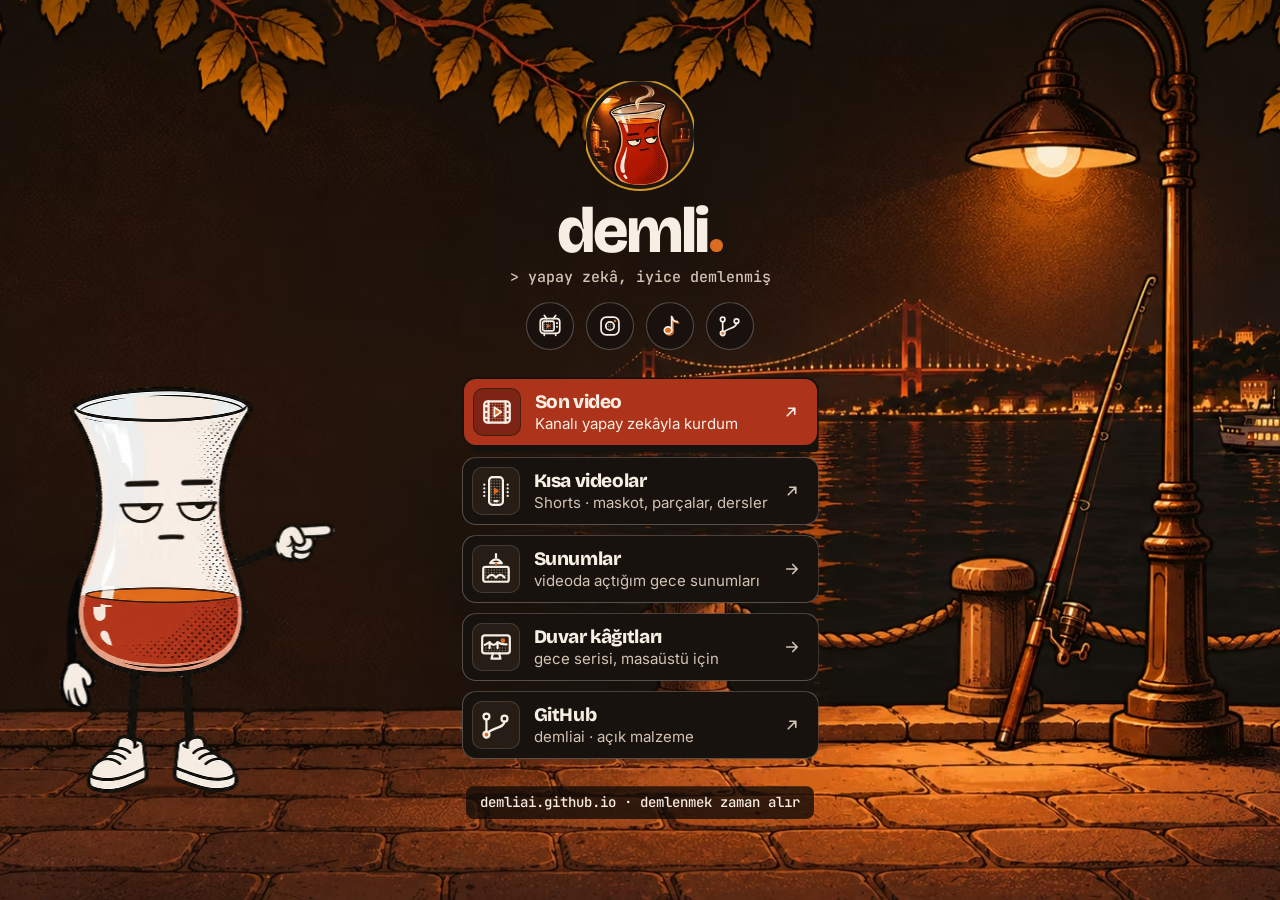
==== commit 58e4200f: "Site: sosyal simgeler, son video kartı, Demli'nin eli - YouTube, Instagram, TikTok, GitHub simge sır" ====
--- a/index.html
+++ b/index.html
@@ -38,7 +38,7 @@
       <source type="image/avif" srcset="assets/img/sahne/bogaz-800.avif 800w, assets/img/sahne/bogaz-1280.avif 1280w, assets/img/sahne/bogaz-1672.avif 1672w" sizes="(min-aspect-ratio: 1672/941) 100vw, 178vh">
       <img src="assets/img/sahne/bogaz-1280.webp" srcset="assets/img/sahne/bogaz-800.webp 800w, assets/img/sahne/bogaz-1280.webp 1280w, assets/img/sahne/bogaz-1672.webp 1672w" sizes="(min-aspect-ratio: 1672/941) 100vw, 178vh" width="1672" height="941" alt="" data-kirpma="bilerek" fetchpriority="high">
     </picture>
-    <div class="demli merkez-demli" data-demli data-hal="sikilmis" data-kol="point" data-cay=".86" data-ilk-cay=".15" data-takip>
+    <div class="demli merkez-demli" data-demli data-hal="sikilmis" data-kol="point-down" data-cay=".86" data-ilk-cay=".15" data-takip>
       <picture><source type="image/avif" srcset="assets/img/demli/demli-isaret-420.avif 420w, assets/img/demli/demli-isaret-840.avif 840w" sizes="26vw"><img src="assets/img/demli/demli-isaret-420.webp" srcset="assets/img/demli/demli-isaret-420.webp 420w, assets/img/demli/demli-isaret-840.webp 840w" sizes="26vw" width="840" height="1001" alt="Demli: ince belli, çayla dolu bir çay bardağı. Gece Boğaz kıyısında, rıhtımda ayakları üzerinde duruyor ve eliyle bağlantıları gösteriyor."></picture>
     </div>
   </div>
@@ -51,8 +51,9 @@
       </picture>
       <h1 class="merkez-ad" data-demlen style="--sira:1">demli<span class="marka-nokta" aria-hidden="true"></span></h1>
       <p class="merkez-slogan" data-demlen style="--sira:2" data-veri="merkez-slogan"><!--veri-->&gt; yapay zekâ, iyice demlenmiş<!--/veri--></p>
+      <nav class="sosyal-nav" aria-label="Demli sosyal medya hesapları" data-demlen style="--sira:2" data-veri="merkez-sosyal"><!--veri--><ul class="sosyal"><li><a class="sosyal-dugme" href="https://www.youtube.com/@demliai" rel="noopener" aria-label="YouTube: @demliai" title="YouTube"><svg viewBox="0 0 32 32" width="26" height="26" aria-hidden="true" focusable="false"><defs><pattern id="ht1yo" width="2.6" height="2.6" patternUnits="userSpaceOnUse"><circle cx="1.3" cy="1.3" r=".62" fill="#F7EEE4" fill-opacity="0.55"/></pattern></defs><path d="M12 7 9 3M20 7l3-4" fill="none" stroke="#F7EEE4" stroke-width="2.1" stroke-linecap="round" stroke-linejoin="round"/><rect x="4" y="7" width="24" height="18" rx="4" fill="none" stroke="#F7EEE4" stroke-width="2.1" stroke-linecap="round" stroke-linejoin="round"/><rect x="7" y="10" width="14" height="12" rx="2" fill="url(#ht1yo)"/><rect x="7" y="10" width="14" height="12" rx="2" fill="none" stroke="#F7EEE4" stroke-width="2.1" stroke-linecap="round" stroke-linejoin="round"/><path d="M12 13l5 3-5 3z" fill="#DC6C21"/><circle cx="24.6" cy="12.5" r="1.3" fill="#F7EEE4"/><circle cx="24.6" cy="17" r="1.3" fill="#F7EEE4"/><path d="M9 25v2.5M23 25v2.5" fill="none" stroke="#F7EEE4" stroke-width="2.1" stroke-linecap="round" stroke-linejoin="round"/></svg></a></li><li><a class="sosyal-dugme" href="https://www.instagram.com/demliai/" rel="noopener" aria-label="Instagram: @demliai" title="Instagram"><svg viewBox="0 0 32 32" width="26" height="26" aria-hidden="true" focusable="false"><defs><pattern id="ht2in" width="2.6" height="2.6" patternUnits="userSpaceOnUse"><circle cx="1.3" cy="1.3" r=".62" fill="#F7EEE4" fill-opacity="0.55"/></pattern></defs><rect x="5" y="5" width="22" height="22" rx="6.5" fill="none" stroke="#F7EEE4" stroke-width="2.1" stroke-linecap="round" stroke-linejoin="round"/><circle cx="16" cy="16" r="5.2" fill="url(#ht2in)"/><circle cx="16" cy="16" r="5.2" fill="none" stroke="#F7EEE4" stroke-width="2.1" stroke-linecap="round" stroke-linejoin="round"/><circle cx="22.2" cy="9.8" r="1.5" fill="#DC6C21"/></svg></a></li><li><a class="sosyal-dugme" href="https://www.tiktok.com/@demliai" rel="noopener" aria-label="TikTok: @demliai" title="TikTok"><svg viewBox="0 0 32 32" width="26" height="26" aria-hidden="true" focusable="false"><path d="M19.6 6v16M19.6 6c.6 3.6 3.4 6 7 6.2" fill="none" stroke="#DC6C21" stroke-width="2.1" stroke-linecap="round"/><ellipse cx="15.2" cy="22.7" rx="4.6" ry="4.2" fill="none" stroke="#DC6C21" stroke-width="2.1"/><path d="M18 4.5v16" fill="none" stroke="#F7EEE4" stroke-width="2.1" stroke-linecap="round" stroke-linejoin="round"/><path d="M18 4.5c.6 3.6 3.4 6 7 6.2" fill="none" stroke="#F7EEE4" stroke-width="2.1" stroke-linecap="round" stroke-linejoin="round"/><ellipse cx="13.6" cy="21.2" rx="4.6" ry="4.2" fill="#DC6C21" stroke="#F7EEE4" stroke-width="2.1"/></svg></a></li><li><a class="sosyal-dugme" href="https://github.com/demliai" rel="noopener" aria-label="GitHub: demliai" title="GitHub"><svg viewBox="0 0 32 32" width="26" height="26" aria-hidden="true" focusable="false"><path d="M7 10.8v11.4M24 12.8c0 6-10 5-15.6 10.6" fill="none" stroke="#F7EEE4" stroke-width="2.1" stroke-linecap="round" stroke-linejoin="round"/><circle cx="7" cy="8" r="2.8" fill="none" stroke="#F7EEE4" stroke-width="2.1" stroke-linecap="round" stroke-linejoin="round"/><circle cx="7" cy="25" r="2.8" fill="#DC6C21" stroke="#F7EEE4" stroke-width="2.1"/><circle cx="24" cy="10" r="2.8" fill="none" stroke="#F7EEE4" stroke-width="2.1" stroke-linecap="round" stroke-linejoin="round"/></svg></a></li></ul><!--/veri--></nav>
     </header>
-    <nav id="baglantilar" aria-label="Demli bağlantıları" data-veri="merkez-kartlar"><!--veri--><ul class="kartlar"><li><a class="kart kart-vurgu" href="https://www.youtube.com/@demliai" rel="noopener" style="--sira:3"><span class="kart-simge"><svg viewBox="0 0 32 32" width="34" height="34" aria-hidden="true" focusable="false"><defs><pattern id="ht1yo" width="2.6" height="2.6" patternUnits="userSpaceOnUse"><circle cx="1.3" cy="1.3" r=".62" fill="#F7EEE4" fill-opacity="0.55"/></pattern></defs><path d="M12 7 9 3M20 7l3-4" fill="none" stroke="#F7EEE4" stroke-width="2.1" stroke-linecap="round" stroke-linejoin="round"/><rect x="4" y="7" width="24" height="18" rx="4" fill="none" stroke="#F7EEE4" stroke-width="2.1" stroke-linecap="round" stroke-linejoin="round"/><rect x="7" y="10" width="14" height="12" rx="2" fill="url(#ht1yo)"/><rect x="7" y="10" width="14" height="12" rx="2" fill="none" stroke="#F7EEE4" stroke-width="2.1" stroke-linecap="round" stroke-linejoin="round"/><path d="M12 13l5 3-5 3z" fill="#DC6C21"/><circle cx="24.6" cy="12.5" r="1.3" fill="#F7EEE4"/><circle cx="24.6" cy="17" r="1.3" fill="#F7EEE4"/><path d="M9 25v2.5M23 25v2.5" fill="none" stroke="#F7EEE4" stroke-width="2.1" stroke-linecap="round" stroke-linejoin="round"/></svg></span><span class="kart-metin"><span class="kart-ad">YouTube</span><span class="kart-acik">@demliai · yapay zekâ, demlenmiş</span></span><span class="kart-ok"><svg viewBox="0 0 24 24" width="18" height="18" aria-hidden="true"><path d="M7 17 17 7M9 7h8v8" fill="none" stroke="currentColor" stroke-width="2.2" stroke-linecap="round" stroke-linejoin="round"/></svg></span></a></li><li><a class="kart" href="demli-testi/" style="--sira:4"><span class="kart-simge"><svg viewBox="0 0 32 32" width="34" height="34" aria-hidden="true" focusable="false"><defs><pattern id="ht2ol" width="2.6" height="2.6" patternUnits="userSpaceOnUse"><circle cx="1.3" cy="1.3" r=".62" fill="#F7EEE4" fill-opacity="0.5"/></pattern></defs><clipPath id="ht2olk"><path d="M8 4C9 10 12.5 12 12.5 15.5C12.5 19.5 8.5 21 8.5 25C8.5 28 11 29 13.5 29h5c2.5 0 5-1 5-4c0-4-4-5.5-4-9.5C19.5 12 23 10 24 4Z"/></clipPath><g clip-path="url(#ht2olk)"><rect x="0" y="13" width="32" height="20" fill="#DC6C21"/><rect x="16" y="13" width="16" height="20" fill="url(#ht2ol)"/></g><path d="M8 4C9 10 12.5 12 12.5 15.5C12.5 19.5 8.5 21 8.5 25C8.5 28 11 29 13.5 29h5c2.5 0 5-1 5-4c0-4-4-5.5-4-9.5C19.5 12 23 10 24 4Z" fill="none" stroke="#F7EEE4" stroke-width="2.1" stroke-linecap="round" stroke-linejoin="round"/><path d="M26.5 9h2.5M26.5 15h2.5M26.5 21h2.5M26.5 27h2.5" fill="none" stroke="#F7EEE4" stroke-width="2.1" stroke-linecap="round" stroke-linejoin="round" stroke-width="1.6"/></svg></span><span class="kart-metin"><span class="kart-ad">Demli Testi</span><span class="kart-acik">aynı görev, tek atış, çay ölçer</span></span><span class="kart-ok"><svg viewBox="0 0 24 24" width="18" height="18" aria-hidden="true"><path d="M5 12h14M13 6l6 6-6 6" fill="none" stroke="currentColor" stroke-width="2.2" stroke-linecap="round" stroke-linejoin="round"/></svg></span></a></li><li><a class="kart" href="sunumlar/" style="--sira:5"><span class="kart-simge"><svg viewBox="0 0 32 32" width="34" height="34" aria-hidden="true" focusable="false"><defs><pattern id="ht3sa" width="2.6" height="2.6" patternUnits="userSpaceOnUse"><circle cx="1.3" cy="1.3" r=".62" fill="#F7EEE4" fill-opacity="0.55"/></pattern></defs><path d="M16 2v3" fill="none" stroke="#F7EEE4" stroke-width="2.1" stroke-linecap="round" stroke-linejoin="round"/><path d="M10.5 10.5Q16 3.5 21.5 10.5z" fill="none" stroke="#F7EEE4" stroke-width="2.1" stroke-linecap="round" stroke-linejoin="round"/><circle cx="16" cy="11.2" r="1.4" fill="#DC6C21"/><rect x="4" y="14" width="24" height="14" rx="2" fill="url(#ht3sa)"/><rect x="4" y="14" width="24" height="14" rx="2" fill="none" stroke="#F7EEE4" stroke-width="2.1" stroke-linecap="round" stroke-linejoin="round"/><path d="M8 24q4-5 8 0q4-5 8 0" fill="none" stroke="#F7EEE4" stroke-width="2.1" stroke-linecap="round" stroke-linejoin="round" stroke="#DC6C21"/></svg></span><span class="kart-metin"><span class="kart-ad">Sunumlar</span><span class="kart-acik">videoda açtığım gece sunumları</span></span><span class="kart-ok"><svg viewBox="0 0 24 24" width="18" height="18" aria-hidden="true"><path d="M5 12h14M13 6l6 6-6 6" fill="none" stroke="currentColor" stroke-width="2.2" stroke-linecap="round" stroke-linejoin="round"/></svg></span></a></li><li><a class="kart" href="https://github.com/demliai/demli-arena" rel="noopener" style="--sira:6"><span class="kart-simge"><svg viewBox="0 0 32 32" width="34" height="34" aria-hidden="true" focusable="false"><defs><pattern id="ht4ad" width="2.6" height="2.6" patternUnits="userSpaceOnUse"><circle cx="1.3" cy="1.3" r=".62" fill="#F7EEE4" fill-opacity="0.55"/></pattern></defs><path d="M8 4h16v22l-2.7 2.4-2.6-2.4-2.7 2.4-2.6-2.4-2.7 2.4L8 26z" fill="url(#ht4ad)"/><path d="M8 4h16v22l-2.7 2.4-2.6-2.4-2.7 2.4-2.6-2.4-2.7 2.4L8 26z" fill="none" stroke="#F7EEE4" stroke-width="2.1" stroke-linecap="round" stroke-linejoin="round"/><path d="M11.5 9.5h9M11.5 13.5h6" fill="none" stroke="#F7EEE4" stroke-width="2.1" stroke-linecap="round" stroke-linejoin="round" stroke-width="1.7"/><path d="M11.5 17.5h9" fill="none" stroke="#F7EEE4" stroke-width="2.1" stroke-linecap="round" stroke-linejoin="round" stroke-width="1.7" stroke-dasharray=".1 2.6"/><path d="M11.5 21.5h3.5M18 21.5h2.5" fill="none" stroke="#F7EEE4" stroke-width="2.1" stroke-linecap="round" stroke-linejoin="round" stroke="#DC6C21" stroke-width="2.2"/></svg></span><span class="kart-metin"><span class="kart-ad">Test arşivi</span><span class="kart-acik">demli-arena · prompt, çıktı, puan</span></span><span class="kart-ok"><svg viewBox="0 0 24 24" width="18" height="18" aria-hidden="true"><path d="M7 17 17 7M9 7h8v8" fill="none" stroke="currentColor" stroke-width="2.2" stroke-linecap="round" stroke-linejoin="round"/></svg></span></a></li><li><a class="kart" href="https://github.com/demliai" rel="noopener" style="--sira:7"><span class="kart-simge"><svg viewBox="0 0 32 32" width="34" height="34" aria-hidden="true" focusable="false"><path d="M7 10.8v11.4M24 12.8c0 6-10 5-15.6 10.6" fill="none" stroke="#F7EEE4" stroke-width="2.1" stroke-linecap="round" stroke-linejoin="round"/><circle cx="7" cy="8" r="2.8" fill="none" stroke="#F7EEE4" stroke-width="2.1" stroke-linecap="round" stroke-linejoin="round"/><circle cx="7" cy="25" r="2.8" fill="#DC6C21" stroke="#F7EEE4" stroke-width="2.1"/><circle cx="24" cy="10" r="2.8" fill="none" stroke="#F7EEE4" stroke-width="2.1" stroke-linecap="round" stroke-linejoin="round"/></svg></span><span class="kart-metin"><span class="kart-ad">GitHub</span><span class="kart-acik">demliai · açık malzeme</span></span><span class="kart-ok"><svg viewBox="0 0 24 24" width="18" height="18" aria-hidden="true"><path d="M7 17 17 7M9 7h8v8" fill="none" stroke="currentColor" stroke-width="2.2" stroke-linecap="round" stroke-linejoin="round"/></svg></span></a></li><li><a class="kart" href="duvar-kagidi/" style="--sira:8"><span class="kart-simge"><svg viewBox="0 0 32 32" width="34" height="34" aria-hidden="true" focusable="false"><defs><pattern id="ht6du" width="2.6" height="2.6" patternUnits="userSpaceOnUse"><circle cx="1.3" cy="1.3" r=".62" fill="#F7EEE4" fill-opacity="0.55"/></pattern></defs><rect x="3" y="5" width="26" height="17" rx="2.5" fill="none" stroke="#F7EEE4" stroke-width="2.1" stroke-linecap="round" stroke-linejoin="round"/><rect x="5" y="16" width="22" height="4.5" fill="url(#ht6du)"/><circle cx="22.5" cy="10" r="2.2" fill="#DC6C21"/><path d="M10 17V11.5M17.5 17V11.5M5.5 14q4.5-2.5 4.5-2.5q3.75 5 7.5 0q4 2.5 8.5 2" fill="none" stroke="#F7EEE4" stroke-width="2.1" stroke-linecap="round" stroke-linejoin="round" stroke-width="1.6"/><path d="M13 22l-1.2 5h8.4L19 22" fill="none" stroke="#F7EEE4" stroke-width="2.1" stroke-linecap="round" stroke-linejoin="round"/></svg></span><span class="kart-metin"><span class="kart-ad">Duvar kâğıtları</span><span class="kart-acik">gece serisi, masaüstü için</span></span><span class="kart-ok"><svg viewBox="0 0 24 24" width="18" height="18" aria-hidden="true"><path d="M5 12h14M13 6l6 6-6 6" fill="none" stroke="currentColor" stroke-width="2.2" stroke-linecap="round" stroke-linejoin="round"/></svg></span></a></li></ul><!--/veri--></nav>
+    <nav id="baglantilar" aria-label="Demli bağlantıları" data-veri="merkez-kartlar"><!--veri--><ul class="kartlar"><li><a class="kart kart-vurgu" href="https://youtu.be/LIHSvyFbiyE" rel="noopener" style="--sira:3"><span class="kart-simge"><svg viewBox="0 0 32 32" width="34" height="34" aria-hidden="true" focusable="false"><defs><pattern id="ht5fi" width="2.6" height="2.6" patternUnits="userSpaceOnUse"><circle cx="1.3" cy="1.3" r=".62" fill="#F7EEE4" fill-opacity="0.55"/></pattern></defs><rect x="4" y="6" width="24" height="20" rx="3" fill="url(#ht5fi)"/><rect x="4" y="6" width="24" height="20" rx="3" fill="none" stroke="#F7EEE4" stroke-width="2.1" stroke-linecap="round" stroke-linejoin="round"/><path d="M8 6v20M24 6v20" fill="none" stroke="#F7EEE4" stroke-width="2.1" stroke-linecap="round" stroke-linejoin="round" stroke-width="1.6"/><path d="M5.5 10.5h1M5.5 16h1M5.5 21.5h1M25.5 10.5h1M25.5 16h1M25.5 21.5h1" fill="none" stroke="#F7EEE4" stroke-width="2.1" stroke-linecap="round" stroke-linejoin="round" stroke-width="1.6"/><path d="M13.5 11.5l6.5 4.5-6.5 4.5z" fill="#DC6C21" stroke="#F7EEE4" stroke-width="1.6" stroke-linejoin="round"/></svg></span><span class="kart-metin"><span class="kart-ad">Son video</span><span class="kart-acik">Kanalı yapay zekâyla kurdum</span></span><span class="kart-ok"><svg viewBox="0 0 24 24" width="18" height="18" aria-hidden="true"><path d="M7 17 17 7M9 7h8v8" fill="none" stroke="currentColor" stroke-width="2.2" stroke-linecap="round" stroke-linejoin="round"/></svg></span></a></li><li><a class="kart" href="https://www.youtube.com/@demliai/shorts" rel="noopener" style="--sira:4"><span class="kart-simge"><svg viewBox="0 0 32 32" width="34" height="34" aria-hidden="true" focusable="false"><defs><pattern id="ht6ki" width="2.6" height="2.6" patternUnits="userSpaceOnUse"><circle cx="1.3" cy="1.3" r=".62" fill="#F7EEE4" fill-opacity="0.55"/></pattern></defs><rect x="9.5" y="3" width="13" height="26" rx="3.2" fill="url(#ht6ki)"/><rect x="9.5" y="3" width="13" height="26" rx="3.2" fill="none" stroke="#F7EEE4" stroke-width="2.1" stroke-linecap="round" stroke-linejoin="round"/><path d="M14 12.5l5 3.5-5 3.5z" fill="#DC6C21"/><path d="M14.5 25.5h3" fill="none" stroke="#F7EEE4" stroke-width="2.1" stroke-linecap="round" stroke-linejoin="round" stroke-width="1.6"/><path d="M5 10v12M27 10v12" fill="none" stroke="#F7EEE4" stroke-width="2.1" stroke-linecap="round" stroke-linejoin="round" stroke-width="1.6" stroke-dasharray=".1 3.4"/></svg></span><span class="kart-metin"><span class="kart-ad">Kısa videolar</span><span class="kart-acik">Shorts · maskot, parçalar, dersler</span></span><span class="kart-ok"><svg viewBox="0 0 24 24" width="18" height="18" aria-hidden="true"><path d="M7 17 17 7M9 7h8v8" fill="none" stroke="currentColor" stroke-width="2.2" stroke-linecap="round" stroke-linejoin="round"/></svg></span></a></li><li><a class="kart" href="sunumlar/" style="--sira:5"><span class="kart-simge"><svg viewBox="0 0 32 32" width="34" height="34" aria-hidden="true" focusable="false"><defs><pattern id="ht7sa" width="2.6" height="2.6" patternUnits="userSpaceOnUse"><circle cx="1.3" cy="1.3" r=".62" fill="#F7EEE4" fill-opacity="0.55"/></pattern></defs><path d="M16 2v3" fill="none" stroke="#F7EEE4" stroke-width="2.1" stroke-linecap="round" stroke-linejoin="round"/><path d="M10.5 10.5Q16 3.5 21.5 10.5z" fill="none" stroke="#F7EEE4" stroke-width="2.1" stroke-linecap="round" stroke-linejoin="round"/><circle cx="16" cy="11.2" r="1.4" fill="#DC6C21"/><rect x="4" y="14" width="24" height="14" rx="2" fill="url(#ht7sa)"/><rect x="4" y="14" width="24" height="14" rx="2" fill="none" stroke="#F7EEE4" stroke-width="2.1" stroke-linecap="round" stroke-linejoin="round"/><path d="M8 24q4-5 8 0q4-5 8 0" fill="none" stroke="#F7EEE4" stroke-width="2.1" stroke-linecap="round" stroke-linejoin="round" stroke="#DC6C21"/></svg></span><span class="kart-metin"><span class="kart-ad">Sunumlar</span><span class="kart-acik">videoda açtığım gece sunumları</span></span><span class="kart-ok"><svg viewBox="0 0 24 24" width="18" height="18" aria-hidden="true"><path d="M5 12h14M13 6l6 6-6 6" fill="none" stroke="currentColor" stroke-width="2.2" stroke-linecap="round" stroke-linejoin="round"/></svg></span></a></li><li><a class="kart" href="duvar-kagidi/" style="--sira:6"><span class="kart-simge"><svg viewBox="0 0 32 32" width="34" height="34" aria-hidden="true" focusable="false"><defs><pattern id="ht8du" width="2.6" height="2.6" patternUnits="userSpaceOnUse"><circle cx="1.3" cy="1.3" r=".62" fill="#F7EEE4" fill-opacity="0.55"/></pattern></defs><rect x="3" y="5" width="26" height="17" rx="2.5" fill="none" stroke="#F7EEE4" stroke-width="2.1" stroke-linecap="round" stroke-linejoin="round"/><rect x="5" y="16" width="22" height="4.5" fill="url(#ht8du)"/><circle cx="22.5" cy="10" r="2.2" fill="#DC6C21"/><path d="M10 17V11.5M17.5 17V11.5M5.5 14q4.5-2.5 4.5-2.5q3.75 5 7.5 0q4 2.5 8.5 2" fill="none" stroke="#F7EEE4" stroke-width="2.1" stroke-linecap="round" stroke-linejoin="round" stroke-width="1.6"/><path d="M13 22l-1.2 5h8.4L19 22" fill="none" stroke="#F7EEE4" stroke-width="2.1" stroke-linecap="round" stroke-linejoin="round"/></svg></span><span class="kart-metin"><span class="kart-ad">Duvar kâğıtları</span><span class="kart-acik">gece serisi, masaüstü için</span></span><span class="kart-ok"><svg viewBox="0 0 24 24" width="18" height="18" aria-hidden="true"><path d="M5 12h14M13 6l6 6-6 6" fill="none" stroke="currentColor" stroke-width="2.2" stroke-linecap="round" stroke-linejoin="round"/></svg></span></a></li><li><a class="kart" href="https://github.com/demliai" rel="noopener" style="--sira:7"><span class="kart-simge"><svg viewBox="0 0 32 32" width="34" height="34" aria-hidden="true" focusable="false"><path d="M7 10.8v11.4M24 12.8c0 6-10 5-15.6 10.6" fill="none" stroke="#F7EEE4" stroke-width="2.1" stroke-linecap="round" stroke-linejoin="round"/><circle cx="7" cy="8" r="2.8" fill="none" stroke="#F7EEE4" stroke-width="2.1" stroke-linecap="round" stroke-linejoin="round"/><circle cx="7" cy="25" r="2.8" fill="#DC6C21" stroke="#F7EEE4" stroke-width="2.1"/><circle cx="24" cy="10" r="2.8" fill="none" stroke="#F7EEE4" stroke-width="2.1" stroke-linecap="round" stroke-linejoin="round"/></svg></span><span class="kart-metin"><span class="kart-ad">GitHub</span><span class="kart-acik">demliai · açık malzeme</span></span><span class="kart-ok"><svg viewBox="0 0 24 24" width="18" height="18" aria-hidden="true"><path d="M7 17 17 7M9 7h8v8" fill="none" stroke="currentColor" stroke-width="2.2" stroke-linecap="round" stroke-linejoin="round"/></svg></span></a></li></ul><!--/veri--></nav>
     <p class="merkez-kunye" data-demlen style="--sira:10">demliai.github.io <span aria-hidden="true">·</span> demlenmek zaman alır</p>
   </div>
 </main>
--- a/assets/css/merkez.css
+++ b/assets/css/merkez.css
@@ -29,6 +29,15 @@
 .merkez-ad .marka-nokta { width: .2em; height: .2em; margin-top: 0; font-size: inherit; display: inline-block; }
 .merkez-slogan { font: 500 .9375rem/1.3 var(--mono); color: var(--metin-2); }
 
+/* sosyal simge sırası: dört yuvarlak düğme, kartlardan hafif; üzerine gelince çay rengi kenar */
+.sosyal-nav { margin-top: .35rem; }
+.sosyal { display: flex; gap: 12px; justify-content: center; list-style: none; padding: 0; margin: 0; }
+.sosyal-dugme { width: 48px; height: 48px; border-radius: 50%; display: grid; place-items: center;
+  background: rgba(24, 18, 14, .88); border: 1px solid var(--cizgi-guclu);
+  transition: transform var(--sure) var(--demlen), border-color var(--sure) var(--demlen); }
+.sosyal-dugme:hover, .sosyal-dugme:focus-visible { border-color: var(--tavsankani); transform: translateY(-2px); }
+.sosyal-dugme:active { transform: translateY(0); }
+
 /* kart yığını */
 .kartlar { width: 100%; display: grid; gap: 10px; }
 .kart { display: grid; grid-template-columns: 48px minmax(0, 1fr) 20px; align-items: center; gap: 14px; min-height: 66px;
@@ -40,7 +49,7 @@
 .kart-simge { width: 48px; height: 48px; border-radius: 10px; display: grid; place-items: center; background: var(--gece-ust); border: 1px solid var(--cizgi); }
 .kart-metin { display: grid; gap: 1px; min-width: 0; }
 .kart-ad { font: 800 1.1875rem/1.15 var(--baslik); letter-spacing: -.02em; }
-.kart-acik { font-size: .9063rem; line-height: 1.3; color: var(--metin-2); }
+.kart-acik { font-size: .9375rem; line-height: 1.3; color: var(--metin-2); }
 .kart-ok { color: var(--metin-2); display: grid; place-items: center; }
 /* vurgulu kart: çay kırmızısı, mürekkep kenar ve düz mürekkep gölge (tasarım dili kartı) */
 .kart-vurgu { background: var(--tavsankani); border: 2px solid var(--murekkep); box-shadow: 6px 6px 0 var(--murekkep); }
@@ -55,7 +64,7 @@
 
 @media (max-width: 480px) {
   .kart { min-height: 64px; gap: 12px; }
-  .kart-acik { font-size: .875rem; }
+  .kart-acik { font-size: .9375rem; }
   .merkez-kunye { font-size: .75rem; }
 }
 @media (max-height: 760px) and (min-width: 700px) {
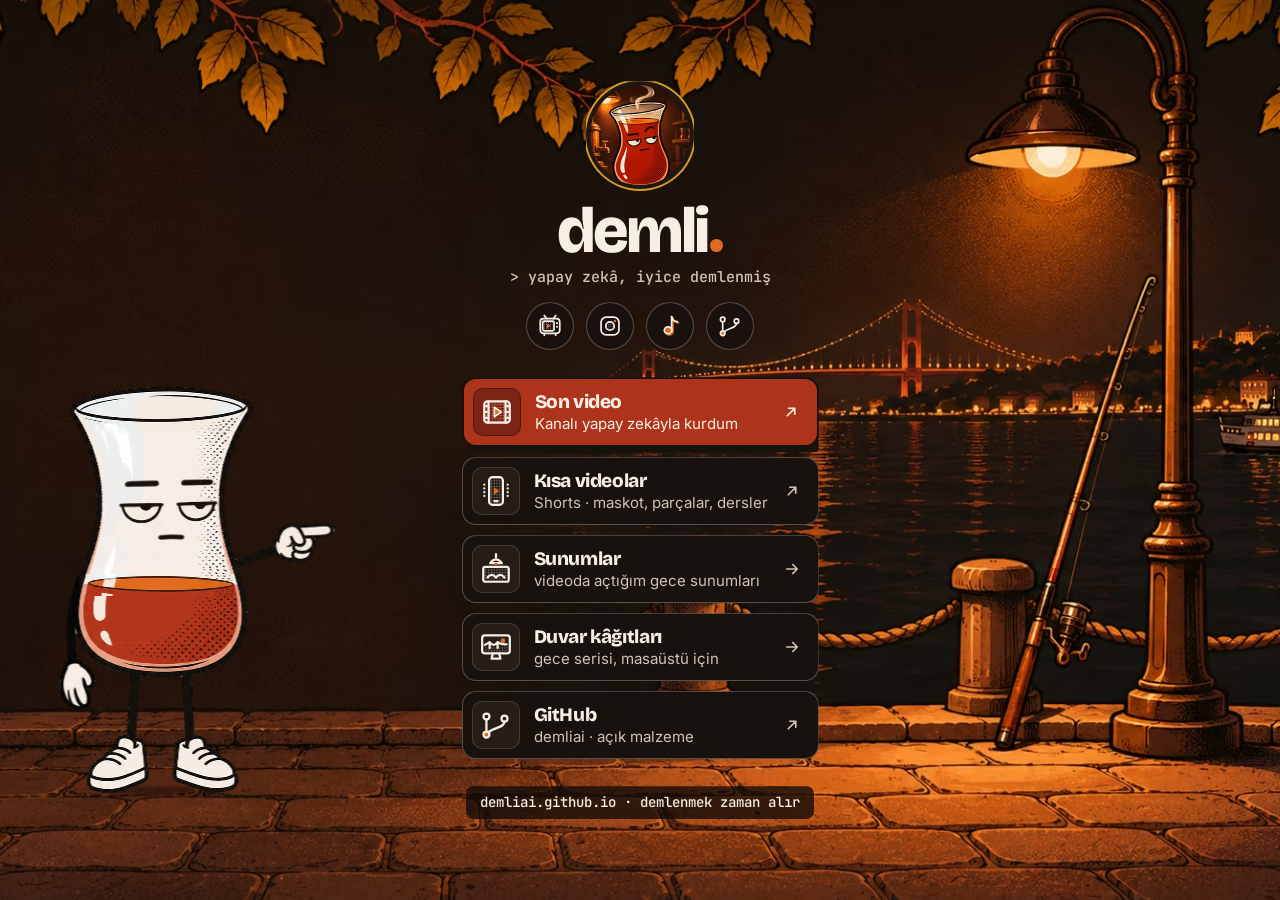
==== commit b4c3b044: "Son video bağlantısı düzeltildi (LlHSvyFbiyE) Co-Authored-By: Claude Opus 5.5 <noreply@anthropic.com" ====
--- a/index.html
+++ b/index.html
@@ -53,7 +53,7 @@
       <p class="merkez-slogan" data-demlen style="--sira:2" data-veri="merkez-slogan"><!--veri-->&gt; yapay zekâ, iyice demlenmiş<!--/veri--></p>
       <nav class="sosyal-nav" aria-label="Demli sosyal medya hesapları" data-demlen style="--sira:2" data-veri="merkez-sosyal"><!--veri--><ul class="sosyal"><li><a class="sosyal-dugme" href="https://www.youtube.com/@demliai" rel="noopener" aria-label="YouTube: @demliai" title="YouTube"><svg viewBox="0 0 32 32" width="26" height="26" aria-hidden="true" focusable="false"><defs><pattern id="ht1yo" width="2.6" height="2.6" patternUnits="userSpaceOnUse"><circle cx="1.3" cy="1.3" r=".62" fill="#F7EEE4" fill-opacity="0.55"/></pattern></defs><path d="M12 7 9 3M20 7l3-4" fill="none" stroke="#F7EEE4" stroke-width="2.1" stroke-linecap="round" stroke-linejoin="round"/><rect x="4" y="7" width="24" height="18" rx="4" fill="none" stroke="#F7EEE4" stroke-width="2.1" stroke-linecap="round" stroke-linejoin="round"/><rect x="7" y="10" width="14" height="12" rx="2" fill="url(#ht1yo)"/><rect x="7" y="10" width="14" height="12" rx="2" fill="none" stroke="#F7EEE4" stroke-width="2.1" stroke-linecap="round" stroke-linejoin="round"/><path d="M12 13l5 3-5 3z" fill="#DC6C21"/><circle cx="24.6" cy="12.5" r="1.3" fill="#F7EEE4"/><circle cx="24.6" cy="17" r="1.3" fill="#F7EEE4"/><path d="M9 25v2.5M23 25v2.5" fill="none" stroke="#F7EEE4" stroke-width="2.1" stroke-linecap="round" stroke-linejoin="round"/></svg></a></li><li><a class="sosyal-dugme" href="https://www.instagram.com/demliai/" rel="noopener" aria-label="Instagram: @demliai" title="Instagram"><svg viewBox="0 0 32 32" width="26" height="26" aria-hidden="true" focusable="false"><defs><pattern id="ht2in" width="2.6" height="2.6" patternUnits="userSpaceOnUse"><circle cx="1.3" cy="1.3" r=".62" fill="#F7EEE4" fill-opacity="0.55"/></pattern></defs><rect x="5" y="5" width="22" height="22" rx="6.5" fill="none" stroke="#F7EEE4" stroke-width="2.1" stroke-linecap="round" stroke-linejoin="round"/><circle cx="16" cy="16" r="5.2" fill="url(#ht2in)"/><circle cx="16" cy="16" r="5.2" fill="none" stroke="#F7EEE4" stroke-width="2.1" stroke-linecap="round" stroke-linejoin="round"/><circle cx="22.2" cy="9.8" r="1.5" fill="#DC6C21"/></svg></a></li><li><a class="sosyal-dugme" href="https://www.tiktok.com/@demliai" rel="noopener" aria-label="TikTok: @demliai" title="TikTok"><svg viewBox="0 0 32 32" width="26" height="26" aria-hidden="true" focusable="false"><path d="M19.6 6v16M19.6 6c.6 3.6 3.4 6 7 6.2" fill="none" stroke="#DC6C21" stroke-width="2.1" stroke-linecap="round"/><ellipse cx="15.2" cy="22.7" rx="4.6" ry="4.2" fill="none" stroke="#DC6C21" stroke-width="2.1"/><path d="M18 4.5v16" fill="none" stroke="#F7EEE4" stroke-width="2.1" stroke-linecap="round" stroke-linejoin="round"/><path d="M18 4.5c.6 3.6 3.4 6 7 6.2" fill="none" stroke="#F7EEE4" stroke-width="2.1" stroke-linecap="round" stroke-linejoin="round"/><ellipse cx="13.6" cy="21.2" rx="4.6" ry="4.2" fill="#DC6C21" stroke="#F7EEE4" stroke-width="2.1"/></svg></a></li><li><a class="sosyal-dugme" href="https://github.com/demliai" rel="noopener" aria-label="GitHub: demliai" title="GitHub"><svg viewBox="0 0 32 32" width="26" height="26" aria-hidden="true" focusable="false"><path d="M7 10.8v11.4M24 12.8c0 6-10 5-15.6 10.6" fill="none" stroke="#F7EEE4" stroke-width="2.1" stroke-linecap="round" stroke-linejoin="round"/><circle cx="7" cy="8" r="2.8" fill="none" stroke="#F7EEE4" stroke-width="2.1" stroke-linecap="round" stroke-linejoin="round"/><circle cx="7" cy="25" r="2.8" fill="#DC6C21" stroke="#F7EEE4" stroke-width="2.1"/><circle cx="24" cy="10" r="2.8" fill="none" stroke="#F7EEE4" stroke-width="2.1" stroke-linecap="round" stroke-linejoin="round"/></svg></a></li></ul><!--/veri--></nav>
     </header>
-    <nav id="baglantilar" aria-label="Demli bağlantıları" data-veri="merkez-kartlar"><!--veri--><ul class="kartlar"><li><a class="kart kart-vurgu" href="https://youtu.be/LIHSvyFbiyE" rel="noopener" style="--sira:3"><span class="kart-simge"><svg viewBox="0 0 32 32" width="34" height="34" aria-hidden="true" focusable="false"><defs><pattern id="ht5fi" width="2.6" height="2.6" patternUnits="userSpaceOnUse"><circle cx="1.3" cy="1.3" r=".62" fill="#F7EEE4" fill-opacity="0.55"/></pattern></defs><rect x="4" y="6" width="24" height="20" rx="3" fill="url(#ht5fi)"/><rect x="4" y="6" width="24" height="20" rx="3" fill="none" stroke="#F7EEE4" stroke-width="2.1" stroke-linecap="round" stroke-linejoin="round"/><path d="M8 6v20M24 6v20" fill="none" stroke="#F7EEE4" stroke-width="2.1" stroke-linecap="round" stroke-linejoin="round" stroke-width="1.6"/><path d="M5.5 10.5h1M5.5 16h1M5.5 21.5h1M25.5 10.5h1M25.5 16h1M25.5 21.5h1" fill="none" stroke="#F7EEE4" stroke-width="2.1" stroke-linecap="round" stroke-linejoin="round" stroke-width="1.6"/><path d="M13.5 11.5l6.5 4.5-6.5 4.5z" fill="#DC6C21" stroke="#F7EEE4" stroke-width="1.6" stroke-linejoin="round"/></svg></span><span class="kart-metin"><span class="kart-ad">Son video</span><span class="kart-acik">Kanalı yapay zekâyla kurdum</span></span><span class="kart-ok"><svg viewBox="0 0 24 24" width="18" height="18" aria-hidden="true"><path d="M7 17 17 7M9 7h8v8" fill="none" stroke="currentColor" stroke-width="2.2" stroke-linecap="round" stroke-linejoin="round"/></svg></span></a></li><li><a class="kart" href="https://www.youtube.com/@demliai/shorts" rel="noopener" style="--sira:4"><span class="kart-simge"><svg viewBox="0 0 32 32" width="34" height="34" aria-hidden="true" focusable="false"><defs><pattern id="ht6ki" width="2.6" height="2.6" patternUnits="userSpaceOnUse"><circle cx="1.3" cy="1.3" r=".62" fill="#F7EEE4" fill-opacity="0.55"/></pattern></defs><rect x="9.5" y="3" width="13" height="26" rx="3.2" fill="url(#ht6ki)"/><rect x="9.5" y="3" width="13" height="26" rx="3.2" fill="none" stroke="#F7EEE4" stroke-width="2.1" stroke-linecap="round" stroke-linejoin="round"/><path d="M14 12.5l5 3.5-5 3.5z" fill="#DC6C21"/><path d="M14.5 25.5h3" fill="none" stroke="#F7EEE4" stroke-width="2.1" stroke-linecap="round" stroke-linejoin="round" stroke-width="1.6"/><path d="M5 10v12M27 10v12" fill="none" stroke="#F7EEE4" stroke-width="2.1" stroke-linecap="round" stroke-linejoin="round" stroke-width="1.6" stroke-dasharray=".1 3.4"/></svg></span><span class="kart-metin"><span class="kart-ad">Kısa videolar</span><span class="kart-acik">Shorts · maskot, parçalar, dersler</span></span><span class="kart-ok"><svg viewBox="0 0 24 24" width="18" height="18" aria-hidden="true"><path d="M7 17 17 7M9 7h8v8" fill="none" stroke="currentColor" stroke-width="2.2" stroke-linecap="round" stroke-linejoin="round"/></svg></span></a></li><li><a class="kart" href="sunumlar/" style="--sira:5"><span class="kart-simge"><svg viewBox="0 0 32 32" width="34" height="34" aria-hidden="true" focusable="false"><defs><pattern id="ht7sa" width="2.6" height="2.6" patternUnits="userSpaceOnUse"><circle cx="1.3" cy="1.3" r=".62" fill="#F7EEE4" fill-opacity="0.55"/></pattern></defs><path d="M16 2v3" fill="none" stroke="#F7EEE4" stroke-width="2.1" stroke-linecap="round" stroke-linejoin="round"/><path d="M10.5 10.5Q16 3.5 21.5 10.5z" fill="none" stroke="#F7EEE4" stroke-width="2.1" stroke-linecap="round" stroke-linejoin="round"/><circle cx="16" cy="11.2" r="1.4" fill="#DC6C21"/><rect x="4" y="14" width="24" height="14" rx="2" fill="url(#ht7sa)"/><rect x="4" y="14" width="24" height="14" rx="2" fill="none" stroke="#F7EEE4" stroke-width="2.1" stroke-linecap="round" stroke-linejoin="round"/><path d="M8 24q4-5 8 0q4-5 8 0" fill="none" stroke="#F7EEE4" stroke-width="2.1" stroke-linecap="round" stroke-linejoin="round" stroke="#DC6C21"/></svg></span><span class="kart-metin"><span class="kart-ad">Sunumlar</span><span class="kart-acik">videoda açtığım gece sunumları</span></span><span class="kart-ok"><svg viewBox="0 0 24 24" width="18" height="18" aria-hidden="true"><path d="M5 12h14M13 6l6 6-6 6" fill="none" stroke="currentColor" stroke-width="2.2" stroke-linecap="round" stroke-linejoin="round"/></svg></span></a></li><li><a class="kart" href="duvar-kagidi/" style="--sira:6"><span class="kart-simge"><svg viewBox="0 0 32 32" width="34" height="34" aria-hidden="true" focusable="false"><defs><pattern id="ht8du" width="2.6" height="2.6" patternUnits="userSpaceOnUse"><circle cx="1.3" cy="1.3" r=".62" fill="#F7EEE4" fill-opacity="0.55"/></pattern></defs><rect x="3" y="5" width="26" height="17" rx="2.5" fill="none" stroke="#F7EEE4" stroke-width="2.1" stroke-linecap="round" stroke-linejoin="round"/><rect x="5" y="16" width="22" height="4.5" fill="url(#ht8du)"/><circle cx="22.5" cy="10" r="2.2" fill="#DC6C21"/><path d="M10 17V11.5M17.5 17V11.5M5.5 14q4.5-2.5 4.5-2.5q3.75 5 7.5 0q4 2.5 8.5 2" fill="none" stroke="#F7EEE4" stroke-width="2.1" stroke-linecap="round" stroke-linejoin="round" stroke-width="1.6"/><path d="M13 22l-1.2 5h8.4L19 22" fill="none" stroke="#F7EEE4" stroke-width="2.1" stroke-linecap="round" stroke-linejoin="round"/></svg></span><span class="kart-metin"><span class="kart-ad">Duvar kâğıtları</span><span class="kart-acik">gece serisi, masaüstü için</span></span><span class="kart-ok"><svg viewBox="0 0 24 24" width="18" height="18" aria-hidden="true"><path d="M5 12h14M13 6l6 6-6 6" fill="none" stroke="currentColor" stroke-width="2.2" stroke-linecap="round" stroke-linejoin="round"/></svg></span></a></li><li><a class="kart" href="https://github.com/demliai" rel="noopener" style="--sira:7"><span class="kart-simge"><svg viewBox="0 0 32 32" width="34" height="34" aria-hidden="true" focusable="false"><path d="M7 10.8v11.4M24 12.8c0 6-10 5-15.6 10.6" fill="none" stroke="#F7EEE4" stroke-width="2.1" stroke-linecap="round" stroke-linejoin="round"/><circle cx="7" cy="8" r="2.8" fill="none" stroke="#F7EEE4" stroke-width="2.1" stroke-linecap="round" stroke-linejoin="round"/><circle cx="7" cy="25" r="2.8" fill="#DC6C21" stroke="#F7EEE4" stroke-width="2.1"/><circle cx="24" cy="10" r="2.8" fill="none" stroke="#F7EEE4" stroke-width="2.1" stroke-linecap="round" stroke-linejoin="round"/></svg></span><span class="kart-metin"><span class="kart-ad">GitHub</span><span class="kart-acik">demliai · açık malzeme</span></span><span class="kart-ok"><svg viewBox="0 0 24 24" width="18" height="18" aria-hidden="true"><path d="M7 17 17 7M9 7h8v8" fill="none" stroke="currentColor" stroke-width="2.2" stroke-linecap="round" stroke-linejoin="round"/></svg></span></a></li></ul><!--/veri--></nav>
+    <nav id="baglantilar" aria-label="Demli bağlantıları" data-veri="merkez-kartlar"><!--veri--><ul class="kartlar"><li><a class="kart kart-vurgu" href="https://youtu.be/LlHSvyFbiyE" rel="noopener" style="--sira:3"><span class="kart-simge"><svg viewBox="0 0 32 32" width="34" height="34" aria-hidden="true" focusable="false"><defs><pattern id="ht5fi" width="2.6" height="2.6" patternUnits="userSpaceOnUse"><circle cx="1.3" cy="1.3" r=".62" fill="#F7EEE4" fill-opacity="0.55"/></pattern></defs><rect x="4" y="6" width="24" height="20" rx="3" fill="url(#ht5fi)"/><rect x="4" y="6" width="24" height="20" rx="3" fill="none" stroke="#F7EEE4" stroke-width="2.1" stroke-linecap="round" stroke-linejoin="round"/><path d="M8 6v20M24 6v20" fill="none" stroke="#F7EEE4" stroke-width="2.1" stroke-linecap="round" stroke-linejoin="round" stroke-width="1.6"/><path d="M5.5 10.5h1M5.5 16h1M5.5 21.5h1M25.5 10.5h1M25.5 16h1M25.5 21.5h1" fill="none" stroke="#F7EEE4" stroke-width="2.1" stroke-linecap="round" stroke-linejoin="round" stroke-width="1.6"/><path d="M13.5 11.5l6.5 4.5-6.5 4.5z" fill="#DC6C21" stroke="#F7EEE4" stroke-width="1.6" stroke-linejoin="round"/></svg></span><span class="kart-metin"><span class="kart-ad">Son video</span><span class="kart-acik">Kanalı yapay zekâyla kurdum</span></span><span class="kart-ok"><svg viewBox="0 0 24 24" width="18" height="18" aria-hidden="true"><path d="M7 17 17 7M9 7h8v8" fill="none" stroke="currentColor" stroke-width="2.2" stroke-linecap="round" stroke-linejoin="round"/></svg></span></a></li><li><a class="kart" href="https://www.youtube.com/@demliai/shorts" rel="noopener" style="--sira:4"><span class="kart-simge"><svg viewBox="0 0 32 32" width="34" height="34" aria-hidden="true" focusable="false"><defs><pattern id="ht6ki" width="2.6" height="2.6" patternUnits="userSpaceOnUse"><circle cx="1.3" cy="1.3" r=".62" fill="#F7EEE4" fill-opacity="0.55"/></pattern></defs><rect x="9.5" y="3" width="13" height="26" rx="3.2" fill="url(#ht6ki)"/><rect x="9.5" y="3" width="13" height="26" rx="3.2" fill="none" stroke="#F7EEE4" stroke-width="2.1" stroke-linecap="round" stroke-linejoin="round"/><path d="M14 12.5l5 3.5-5 3.5z" fill="#DC6C21"/><path d="M14.5 25.5h3" fill="none" stroke="#F7EEE4" stroke-width="2.1" stroke-linecap="round" stroke-linejoin="round" stroke-width="1.6"/><path d="M5 10v12M27 10v12" fill="none" stroke="#F7EEE4" stroke-width="2.1" stroke-linecap="round" stroke-linejoin="round" stroke-width="1.6" stroke-dasharray=".1 3.4"/></svg></span><span class="kart-metin"><span class="kart-ad">Kısa videolar</span><span class="kart-acik">Shorts · maskot, parçalar, dersler</span></span><span class="kart-ok"><svg viewBox="0 0 24 24" width="18" height="18" aria-hidden="true"><path d="M7 17 17 7M9 7h8v8" fill="none" stroke="currentColor" stroke-width="2.2" stroke-linecap="round" stroke-linejoin="round"/></svg></span></a></li><li><a class="kart" href="sunumlar/" style="--sira:5"><span class="kart-simge"><svg viewBox="0 0 32 32" width="34" height="34" aria-hidden="true" focusable="false"><defs><pattern id="ht7sa" width="2.6" height="2.6" patternUnits="userSpaceOnUse"><circle cx="1.3" cy="1.3" r=".62" fill="#F7EEE4" fill-opacity="0.55"/></pattern></defs><path d="M16 2v3" fill="none" stroke="#F7EEE4" stroke-width="2.1" stroke-linecap="round" stroke-linejoin="round"/><path d="M10.5 10.5Q16 3.5 21.5 10.5z" fill="none" stroke="#F7EEE4" stroke-width="2.1" stroke-linecap="round" stroke-linejoin="round"/><circle cx="16" cy="11.2" r="1.4" fill="#DC6C21"/><rect x="4" y="14" width="24" height="14" rx="2" fill="url(#ht7sa)"/><rect x="4" y="14" width="24" height="14" rx="2" fill="none" stroke="#F7EEE4" stroke-width="2.1" stroke-linecap="round" stroke-linejoin="round"/><path d="M8 24q4-5 8 0q4-5 8 0" fill="none" stroke="#F7EEE4" stroke-width="2.1" stroke-linecap="round" stroke-linejoin="round" stroke="#DC6C21"/></svg></span><span class="kart-metin"><span class="kart-ad">Sunumlar</span><span class="kart-acik">videoda açtığım gece sunumları</span></span><span class="kart-ok"><svg viewBox="0 0 24 24" width="18" height="18" aria-hidden="true"><path d="M5 12h14M13 6l6 6-6 6" fill="none" stroke="currentColor" stroke-width="2.2" stroke-linecap="round" stroke-linejoin="round"/></svg></span></a></li><li><a class="kart" href="duvar-kagidi/" style="--sira:6"><span class="kart-simge"><svg viewBox="0 0 32 32" width="34" height="34" aria-hidden="true" focusable="false"><defs><pattern id="ht8du" width="2.6" height="2.6" patternUnits="userSpaceOnUse"><circle cx="1.3" cy="1.3" r=".62" fill="#F7EEE4" fill-opacity="0.55"/></pattern></defs><rect x="3" y="5" width="26" height="17" rx="2.5" fill="none" stroke="#F7EEE4" stroke-width="2.1" stroke-linecap="round" stroke-linejoin="round"/><rect x="5" y="16" width="22" height="4.5" fill="url(#ht8du)"/><circle cx="22.5" cy="10" r="2.2" fill="#DC6C21"/><path d="M10 17V11.5M17.5 17V11.5M5.5 14q4.5-2.5 4.5-2.5q3.75 5 7.5 0q4 2.5 8.5 2" fill="none" stroke="#F7EEE4" stroke-width="2.1" stroke-linecap="round" stroke-linejoin="round" stroke-width="1.6"/><path d="M13 22l-1.2 5h8.4L19 22" fill="none" stroke="#F7EEE4" stroke-width="2.1" stroke-linecap="round" stroke-linejoin="round"/></svg></span><span class="kart-metin"><span class="kart-ad">Duvar kâğıtları</span><span class="kart-acik">gece serisi, masaüstü için</span></span><span class="kart-ok"><svg viewBox="0 0 24 24" width="18" height="18" aria-hidden="true"><path d="M5 12h14M13 6l6 6-6 6" fill="none" stroke="currentColor" stroke-width="2.2" stroke-linecap="round" stroke-linejoin="round"/></svg></span></a></li><li><a class="kart" href="https://github.com/demliai" rel="noopener" style="--sira:7"><span class="kart-simge"><svg viewBox="0 0 32 32" width="34" height="34" aria-hidden="true" focusable="false"><path d="M7 10.8v11.4M24 12.8c0 6-10 5-15.6 10.6" fill="none" stroke="#F7EEE4" stroke-width="2.1" stroke-linecap="round" stroke-linejoin="round"/><circle cx="7" cy="8" r="2.8" fill="none" stroke="#F7EEE4" stroke-width="2.1" stroke-linecap="round" stroke-linejoin="round"/><circle cx="7" cy="25" r="2.8" fill="#DC6C21" stroke="#F7EEE4" stroke-width="2.1"/><circle cx="24" cy="10" r="2.8" fill="none" stroke="#F7EEE4" stroke-width="2.1" stroke-linecap="round" stroke-linejoin="round"/></svg></span><span class="kart-metin"><span class="kart-ad">GitHub</span><span class="kart-acik">demliai · açık malzeme</span></span><span class="kart-ok"><svg viewBox="0 0 24 24" width="18" height="18" aria-hidden="true"><path d="M7 17 17 7M9 7h8v8" fill="none" stroke="currentColor" stroke-width="2.2" stroke-linecap="round" stroke-linejoin="round"/></svg></span></a></li></ul><!--/veri--></nav>
     <p class="merkez-kunye" data-demlen style="--sira:10">demliai.github.io <span aria-hidden="true">·</span> demlenmek zaman alır</p>
   </div>
 </main>
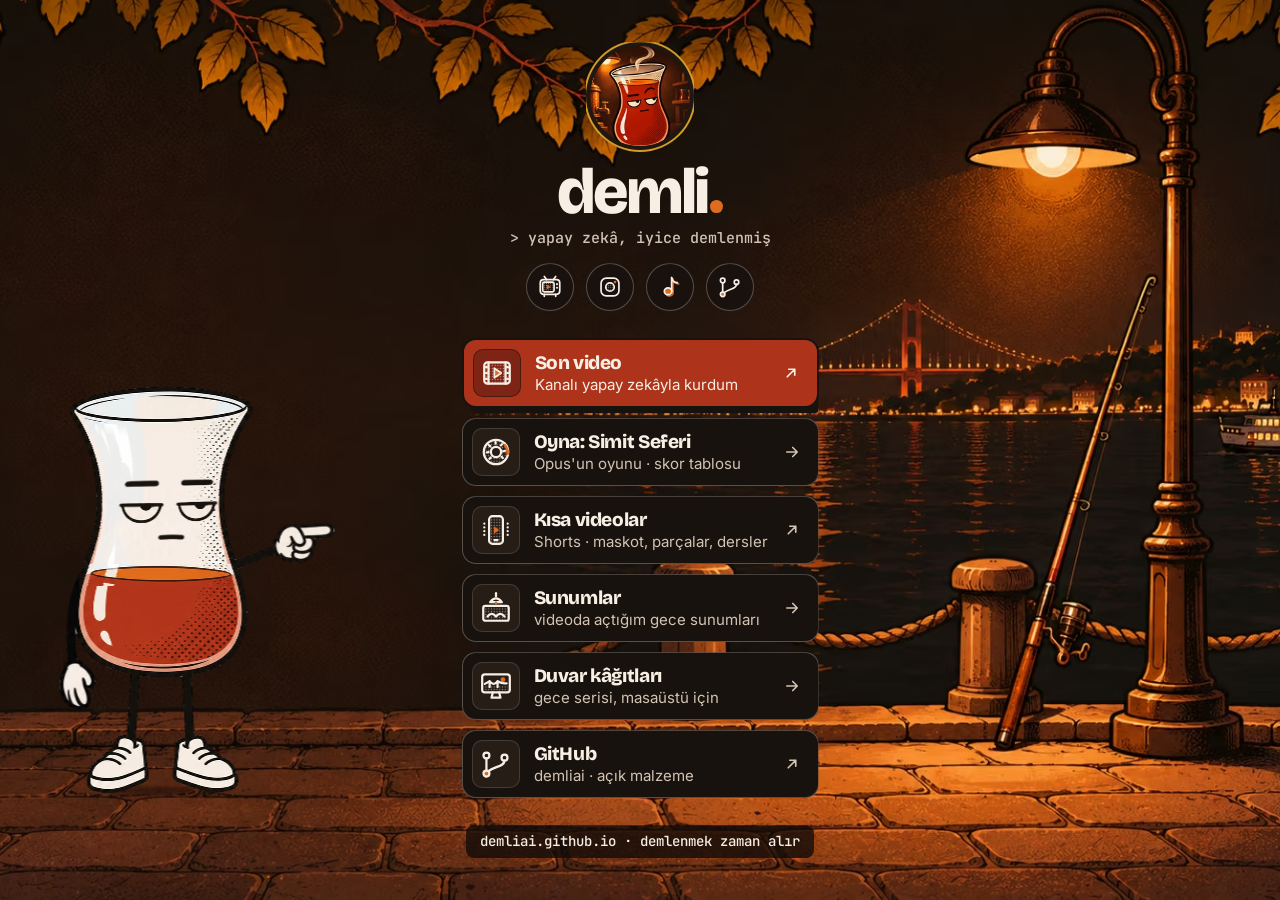
==== commit 9300e491: "Ana sayfa: Simit Seferi kartı (simit simgesi) Co-Authored-By: Claude Opus 5.5 <noreply@anthropic.com" ====
--- a/index.html
+++ b/index.html
@@ -53,7 +53,7 @@
       <p class="merkez-slogan" data-demlen style="--sira:2" data-veri="merkez-slogan"><!--veri-->&gt; yapay zekâ, iyice demlenmiş<!--/veri--></p>
       <nav class="sosyal-nav" aria-label="Demli sosyal medya hesapları" data-demlen style="--sira:2" data-veri="merkez-sosyal"><!--veri--><ul class="sosyal"><li><a class="sosyal-dugme" href="https://www.youtube.com/@demliai" rel="noopener" aria-label="YouTube: @demliai" title="YouTube"><svg viewBox="0 0 32 32" width="26" height="26" aria-hidden="true" focusable="false"><defs><pattern id="ht1yo" width="2.6" height="2.6" patternUnits="userSpaceOnUse"><circle cx="1.3" cy="1.3" r=".62" fill="#F7EEE4" fill-opacity="0.55"/></pattern></defs><path d="M12 7 9 3M20 7l3-4" fill="none" stroke="#F7EEE4" stroke-width="2.1" stroke-linecap="round" stroke-linejoin="round"/><rect x="4" y="7" width="24" height="18" rx="4" fill="none" stroke="#F7EEE4" stroke-width="2.1" stroke-linecap="round" stroke-linejoin="round"/><rect x="7" y="10" width="14" height="12" rx="2" fill="url(#ht1yo)"/><rect x="7" y="10" width="14" height="12" rx="2" fill="none" stroke="#F7EEE4" stroke-width="2.1" stroke-linecap="round" stroke-linejoin="round"/><path d="M12 13l5 3-5 3z" fill="#DC6C21"/><circle cx="24.6" cy="12.5" r="1.3" fill="#F7EEE4"/><circle cx="24.6" cy="17" r="1.3" fill="#F7EEE4"/><path d="M9 25v2.5M23 25v2.5" fill="none" stroke="#F7EEE4" stroke-width="2.1" stroke-linecap="round" stroke-linejoin="round"/></svg></a></li><li><a class="sosyal-dugme" href="https://www.instagram.com/demliai/" rel="noopener" aria-label="Instagram: @demliai" title="Instagram"><svg viewBox="0 0 32 32" width="26" height="26" aria-hidden="true" focusable="false"><defs><pattern id="ht2in" width="2.6" height="2.6" patternUnits="userSpaceOnUse"><circle cx="1.3" cy="1.3" r=".62" fill="#F7EEE4" fill-opacity="0.55"/></pattern></defs><rect x="5" y="5" width="22" height="22" rx="6.5" fill="none" stroke="#F7EEE4" stroke-width="2.1" stroke-linecap="round" stroke-linejoin="round"/><circle cx="16" cy="16" r="5.2" fill="url(#ht2in)"/><circle cx="16" cy="16" r="5.2" fill="none" stroke="#F7EEE4" stroke-width="2.1" stroke-linecap="round" stroke-linejoin="round"/><circle cx="22.2" cy="9.8" r="1.5" fill="#DC6C21"/></svg></a></li><li><a class="sosyal-dugme" href="https://www.tiktok.com/@demliai" rel="noopener" aria-label="TikTok: @demliai" title="TikTok"><svg viewBox="0 0 32 32" width="26" height="26" aria-hidden="true" focusable="false"><path d="M19.6 6v16M19.6 6c.6 3.6 3.4 6 7 6.2" fill="none" stroke="#DC6C21" stroke-width="2.1" stroke-linecap="round"/><ellipse cx="15.2" cy="22.7" rx="4.6" ry="4.2" fill="none" stroke="#DC6C21" stroke-width="2.1"/><path d="M18 4.5v16" fill="none" stroke="#F7EEE4" stroke-width="2.1" stroke-linecap="round" stroke-linejoin="round"/><path d="M18 4.5c.6 3.6 3.4 6 7 6.2" fill="none" stroke="#F7EEE4" stroke-width="2.1" stroke-linecap="round" stroke-linejoin="round"/><ellipse cx="13.6" cy="21.2" rx="4.6" ry="4.2" fill="#DC6C21" stroke="#F7EEE4" stroke-width="2.1"/></svg></a></li><li><a class="sosyal-dugme" href="https://github.com/demliai" rel="noopener" aria-label="GitHub: demliai" title="GitHub"><svg viewBox="0 0 32 32" width="26" height="26" aria-hidden="true" focusable="false"><path d="M7 10.8v11.4M24 12.8c0 6-10 5-15.6 10.6" fill="none" stroke="#F7EEE4" stroke-width="2.1" stroke-linecap="round" stroke-linejoin="round"/><circle cx="7" cy="8" r="2.8" fill="none" stroke="#F7EEE4" stroke-width="2.1" stroke-linecap="round" stroke-linejoin="round"/><circle cx="7" cy="25" r="2.8" fill="#DC6C21" stroke="#F7EEE4" stroke-width="2.1"/><circle cx="24" cy="10" r="2.8" fill="none" stroke="#F7EEE4" stroke-width="2.1" stroke-linecap="round" stroke-linejoin="round"/></svg></a></li></ul><!--/veri--></nav>
     </header>
-    <nav id="baglantilar" aria-label="Demli bağlantıları" data-veri="merkez-kartlar"><!--veri--><ul class="kartlar"><li><a class="kart kart-vurgu" href="https://youtu.be/LlHSvyFbiyE" rel="noopener" style="--sira:3"><span class="kart-simge"><svg viewBox="0 0 32 32" width="34" height="34" aria-hidden="true" focusable="false"><defs><pattern id="ht5fi" width="2.6" height="2.6" patternUnits="userSpaceOnUse"><circle cx="1.3" cy="1.3" r=".62" fill="#F7EEE4" fill-opacity="0.55"/></pattern></defs><rect x="4" y="6" width="24" height="20" rx="3" fill="url(#ht5fi)"/><rect x="4" y="6" width="24" height="20" rx="3" fill="none" stroke="#F7EEE4" stroke-width="2.1" stroke-linecap="round" stroke-linejoin="round"/><path d="M8 6v20M24 6v20" fill="none" stroke="#F7EEE4" stroke-width="2.1" stroke-linecap="round" stroke-linejoin="round" stroke-width="1.6"/><path d="M5.5 10.5h1M5.5 16h1M5.5 21.5h1M25.5 10.5h1M25.5 16h1M25.5 21.5h1" fill="none" stroke="#F7EEE4" stroke-width="2.1" stroke-linecap="round" stroke-linejoin="round" stroke-width="1.6"/><path d="M13.5 11.5l6.5 4.5-6.5 4.5z" fill="#DC6C21" stroke="#F7EEE4" stroke-width="1.6" stroke-linejoin="round"/></svg></span><span class="kart-metin"><span class="kart-ad">Son video</span><span class="kart-acik">Kanalı yapay zekâyla kurdum</span></span><span class="kart-ok"><svg viewBox="0 0 24 24" width="18" height="18" aria-hidden="true"><path d="M7 17 17 7M9 7h8v8" fill="none" stroke="currentColor" stroke-width="2.2" stroke-linecap="round" stroke-linejoin="round"/></svg></span></a></li><li><a class="kart" href="https://www.youtube.com/@demliai/shorts" rel="noopener" style="--sira:4"><span class="kart-simge"><svg viewBox="0 0 32 32" width="34" height="34" aria-hidden="true" focusable="false"><defs><pattern id="ht6ki" width="2.6" height="2.6" patternUnits="userSpaceOnUse"><circle cx="1.3" cy="1.3" r=".62" fill="#F7EEE4" fill-opacity="0.55"/></pattern></defs><rect x="9.5" y="3" width="13" height="26" rx="3.2" fill="url(#ht6ki)"/><rect x="9.5" y="3" width="13" height="26" rx="3.2" fill="none" stroke="#F7EEE4" stroke-width="2.1" stroke-linecap="round" stroke-linejoin="round"/><path d="M14 12.5l5 3.5-5 3.5z" fill="#DC6C21"/><path d="M14.5 25.5h3" fill="none" stroke="#F7EEE4" stroke-width="2.1" stroke-linecap="round" stroke-linejoin="round" stroke-width="1.6"/><path d="M5 10v12M27 10v12" fill="none" stroke="#F7EEE4" stroke-width="2.1" stroke-linecap="round" stroke-linejoin="round" stroke-width="1.6" stroke-dasharray=".1 3.4"/></svg></span><span class="kart-metin"><span class="kart-ad">Kısa videolar</span><span class="kart-acik">Shorts · maskot, parçalar, dersler</span></span><span class="kart-ok"><svg viewBox="0 0 24 24" width="18" height="18" aria-hidden="true"><path d="M7 17 17 7M9 7h8v8" fill="none" stroke="currentColor" stroke-width="2.2" stroke-linecap="round" stroke-linejoin="round"/></svg></span></a></li><li><a class="kart" href="sunumlar/" style="--sira:5"><span class="kart-simge"><svg viewBox="0 0 32 32" width="34" height="34" aria-hidden="true" focusable="false"><defs><pattern id="ht7sa" width="2.6" height="2.6" patternUnits="userSpaceOnUse"><circle cx="1.3" cy="1.3" r=".62" fill="#F7EEE4" fill-opacity="0.55"/></pattern></defs><path d="M16 2v3" fill="none" stroke="#F7EEE4" stroke-width="2.1" stroke-linecap="round" stroke-linejoin="round"/><path d="M10.5 10.5Q16 3.5 21.5 10.5z" fill="none" stroke="#F7EEE4" stroke-width="2.1" stroke-linecap="round" stroke-linejoin="round"/><circle cx="16" cy="11.2" r="1.4" fill="#DC6C21"/><rect x="4" y="14" width="24" height="14" rx="2" fill="url(#ht7sa)"/><rect x="4" y="14" width="24" height="14" rx="2" fill="none" stroke="#F7EEE4" stroke-width="2.1" stroke-linecap="round" stroke-linejoin="round"/><path d="M8 24q4-5 8 0q4-5 8 0" fill="none" stroke="#F7EEE4" stroke-width="2.1" stroke-linecap="round" stroke-linejoin="round" stroke="#DC6C21"/></svg></span><span class="kart-metin"><span class="kart-ad">Sunumlar</span><span class="kart-acik">videoda açtığım gece sunumları</span></span><span class="kart-ok"><svg viewBox="0 0 24 24" width="18" height="18" aria-hidden="true"><path d="M5 12h14M13 6l6 6-6 6" fill="none" stroke="currentColor" stroke-width="2.2" stroke-linecap="round" stroke-linejoin="round"/></svg></span></a></li><li><a class="kart" href="duvar-kagidi/" style="--sira:6"><span class="kart-simge"><svg viewBox="0 0 32 32" width="34" height="34" aria-hidden="true" focusable="false"><defs><pattern id="ht8du" width="2.6" height="2.6" patternUnits="userSpaceOnUse"><circle cx="1.3" cy="1.3" r=".62" fill="#F7EEE4" fill-opacity="0.55"/></pattern></defs><rect x="3" y="5" width="26" height="17" rx="2.5" fill="none" stroke="#F7EEE4" stroke-width="2.1" stroke-linecap="round" stroke-linejoin="round"/><rect x="5" y="16" width="22" height="4.5" fill="url(#ht8du)"/><circle cx="22.5" cy="10" r="2.2" fill="#DC6C21"/><path d="M10 17V11.5M17.5 17V11.5M5.5 14q4.5-2.5 4.5-2.5q3.75 5 7.5 0q4 2.5 8.5 2" fill="none" stroke="#F7EEE4" stroke-width="2.1" stroke-linecap="round" stroke-linejoin="round" stroke-width="1.6"/><path d="M13 22l-1.2 5h8.4L19 22" fill="none" stroke="#F7EEE4" stroke-width="2.1" stroke-linecap="round" stroke-linejoin="round"/></svg></span><span class="kart-metin"><span class="kart-ad">Duvar kâğıtları</span><span class="kart-acik">gece serisi, masaüstü için</span></span><span class="kart-ok"><svg viewBox="0 0 24 24" width="18" height="18" aria-hidden="true"><path d="M5 12h14M13 6l6 6-6 6" fill="none" stroke="currentColor" stroke-width="2.2" stroke-linecap="round" stroke-linejoin="round"/></svg></span></a></li><li><a class="kart" href="https://github.com/demliai" rel="noopener" style="--sira:7"><span class="kart-simge"><svg viewBox="0 0 32 32" width="34" height="34" aria-hidden="true" focusable="false"><path d="M7 10.8v11.4M24 12.8c0 6-10 5-15.6 10.6" fill="none" stroke="#F7EEE4" stroke-width="2.1" stroke-linecap="round" stroke-linejoin="round"/><circle cx="7" cy="8" r="2.8" fill="none" stroke="#F7EEE4" stroke-width="2.1" stroke-linecap="round" stroke-linejoin="round"/><circle cx="7" cy="25" r="2.8" fill="#DC6C21" stroke="#F7EEE4" stroke-width="2.1"/><circle cx="24" cy="10" r="2.8" fill="none" stroke="#F7EEE4" stroke-width="2.1" stroke-linecap="round" stroke-linejoin="round"/></svg></span><span class="kart-metin"><span class="kart-ad">GitHub</span><span class="kart-acik">demliai · açık malzeme</span></span><span class="kart-ok"><svg viewBox="0 0 24 24" width="18" height="18" aria-hidden="true"><path d="M7 17 17 7M9 7h8v8" fill="none" stroke="currentColor" stroke-width="2.2" stroke-linecap="round" stroke-linejoin="round"/></svg></span></a></li></ul><!--/veri--></nav>
+    <nav id="baglantilar" aria-label="Demli bağlantıları" data-veri="merkez-kartlar"><!--veri--><ul class="kartlar"><li><a class="kart kart-vurgu" href="https://youtu.be/LlHSvyFbiyE" rel="noopener" style="--sira:3"><span class="kart-simge"><svg viewBox="0 0 32 32" width="34" height="34" aria-hidden="true" focusable="false"><defs><pattern id="ht5fi" width="2.6" height="2.6" patternUnits="userSpaceOnUse"><circle cx="1.3" cy="1.3" r=".62" fill="#F7EEE4" fill-opacity="0.55"/></pattern></defs><rect x="4" y="6" width="24" height="20" rx="3" fill="url(#ht5fi)"/><rect x="4" y="6" width="24" height="20" rx="3" fill="none" stroke="#F7EEE4" stroke-width="2.1" stroke-linecap="round" stroke-linejoin="round"/><path d="M8 6v20M24 6v20" fill="none" stroke="#F7EEE4" stroke-width="2.1" stroke-linecap="round" stroke-linejoin="round" stroke-width="1.6"/><path d="M5.5 10.5h1M5.5 16h1M5.5 21.5h1M25.5 10.5h1M25.5 16h1M25.5 21.5h1" fill="none" stroke="#F7EEE4" stroke-width="2.1" stroke-linecap="round" stroke-linejoin="round" stroke-width="1.6"/><path d="M13.5 11.5l6.5 4.5-6.5 4.5z" fill="#DC6C21" stroke="#F7EEE4" stroke-width="1.6" stroke-linejoin="round"/></svg></span><span class="kart-metin"><span class="kart-ad">Son video</span><span class="kart-acik">Kanalı yapay zekâyla kurdum</span></span><span class="kart-ok"><svg viewBox="0 0 24 24" width="18" height="18" aria-hidden="true"><path d="M7 17 17 7M9 7h8v8" fill="none" stroke="currentColor" stroke-width="2.2" stroke-linecap="round" stroke-linejoin="round"/></svg></span></a></li><li><a class="kart" href="simit-seferi/" style="--sira:4"><span class="kart-simge"><svg viewBox="0 0 32 32" width="34" height="34" aria-hidden="true" focusable="false"><defs><pattern id="ht6si" width="2.6" height="2.6" patternUnits="userSpaceOnUse"><circle cx="1.3" cy="1.3" r=".62" fill="#F7EEE4" fill-opacity="0.55"/></pattern></defs><path d="M16 4.5a11.5 11.5 0 1 0 0 23a11.5 11.5 0 1 0 0-23zM16 11.2a4.8 4.8 0 1 1 0 9.6a4.8 4.8 0 1 1 0-9.6z" fill="url(#ht6si)" fill-rule="evenodd"/><circle cx="16" cy="16" r="11.5" fill="none" stroke="#F7EEE4" stroke-width="2.1" stroke-linecap="round" stroke-linejoin="round"/><circle cx="16" cy="16" r="4.8" fill="none" stroke="#F7EEE4" stroke-width="2.1" stroke-linecap="round" stroke-linejoin="round"/><path d="M9.2 9.6l1.4 1M15.5 6.6l.2 1.6M21.6 8.6l-1 1.2M24.4 15l-1.6.3M22.4 21.6l-1.2-1M10 22.4l1-1.2M7.4 16.4l1.6-.2" fill="none" stroke="#F7EEE4" stroke-width="2.1" stroke-linecap="round" stroke-linejoin="round" stroke-width="1.5"/><path d="M24.2 9.4a11.5 11.5 0 0 1 2.9 8.2" fill="none" stroke="#DC6C21" stroke-width="2.4" stroke-linecap="round"/></svg></span><span class="kart-metin"><span class="kart-ad">Oyna: Simit Seferi</span><span class="kart-acik">Opus&#39;un oyunu · skor tablosu</span></span><span class="kart-ok"><svg viewBox="0 0 24 24" width="18" height="18" aria-hidden="true"><path d="M5 12h14M13 6l6 6-6 6" fill="none" stroke="currentColor" stroke-width="2.2" stroke-linecap="round" stroke-linejoin="round"/></svg></span></a></li><li><a class="kart" href="https://www.youtube.com/@demliai/shorts" rel="noopener" style="--sira:5"><span class="kart-simge"><svg viewBox="0 0 32 32" width="34" height="34" aria-hidden="true" focusable="false"><defs><pattern id="ht7ki" width="2.6" height="2.6" patternUnits="userSpaceOnUse"><circle cx="1.3" cy="1.3" r=".62" fill="#F7EEE4" fill-opacity="0.55"/></pattern></defs><rect x="9.5" y="3" width="13" height="26" rx="3.2" fill="url(#ht7ki)"/><rect x="9.5" y="3" width="13" height="26" rx="3.2" fill="none" stroke="#F7EEE4" stroke-width="2.1" stroke-linecap="round" stroke-linejoin="round"/><path d="M14 12.5l5 3.5-5 3.5z" fill="#DC6C21"/><path d="M14.5 25.5h3" fill="none" stroke="#F7EEE4" stroke-width="2.1" stroke-linecap="round" stroke-linejoin="round" stroke-width="1.6"/><path d="M5 10v12M27 10v12" fill="none" stroke="#F7EEE4" stroke-width="2.1" stroke-linecap="round" stroke-linejoin="round" stroke-width="1.6" stroke-dasharray=".1 3.4"/></svg></span><span class="kart-metin"><span class="kart-ad">Kısa videolar</span><span class="kart-acik">Shorts · maskot, parçalar, dersler</span></span><span class="kart-ok"><svg viewBox="0 0 24 24" width="18" height="18" aria-hidden="true"><path d="M7 17 17 7M9 7h8v8" fill="none" stroke="currentColor" stroke-width="2.2" stroke-linecap="round" stroke-linejoin="round"/></svg></span></a></li><li><a class="kart" href="sunumlar/" style="--sira:6"><span class="kart-simge"><svg viewBox="0 0 32 32" width="34" height="34" aria-hidden="true" focusable="false"><defs><pattern id="ht8sa" width="2.6" height="2.6" patternUnits="userSpaceOnUse"><circle cx="1.3" cy="1.3" r=".62" fill="#F7EEE4" fill-opacity="0.55"/></pattern></defs><path d="M16 2v3" fill="none" stroke="#F7EEE4" stroke-width="2.1" stroke-linecap="round" stroke-linejoin="round"/><path d="M10.5 10.5Q16 3.5 21.5 10.5z" fill="none" stroke="#F7EEE4" stroke-width="2.1" stroke-linecap="round" stroke-linejoin="round"/><circle cx="16" cy="11.2" r="1.4" fill="#DC6C21"/><rect x="4" y="14" width="24" height="14" rx="2" fill="url(#ht8sa)"/><rect x="4" y="14" width="24" height="14" rx="2" fill="none" stroke="#F7EEE4" stroke-width="2.1" stroke-linecap="round" stroke-linejoin="round"/><path d="M8 24q4-5 8 0q4-5 8 0" fill="none" stroke="#F7EEE4" stroke-width="2.1" stroke-linecap="round" stroke-linejoin="round" stroke="#DC6C21"/></svg></span><span class="kart-metin"><span class="kart-ad">Sunumlar</span><span class="kart-acik">videoda açtığım gece sunumları</span></span><span class="kart-ok"><svg viewBox="0 0 24 24" width="18" height="18" aria-hidden="true"><path d="M5 12h14M13 6l6 6-6 6" fill="none" stroke="currentColor" stroke-width="2.2" stroke-linecap="round" stroke-linejoin="round"/></svg></span></a></li><li><a class="kart" href="duvar-kagidi/" style="--sira:7"><span class="kart-simge"><svg viewBox="0 0 32 32" width="34" height="34" aria-hidden="true" focusable="false"><defs><pattern id="ht9du" width="2.6" height="2.6" patternUnits="userSpaceOnUse"><circle cx="1.3" cy="1.3" r=".62" fill="#F7EEE4" fill-opacity="0.55"/></pattern></defs><rect x="3" y="5" width="26" height="17" rx="2.5" fill="none" stroke="#F7EEE4" stroke-width="2.1" stroke-linecap="round" stroke-linejoin="round"/><rect x="5" y="16" width="22" height="4.5" fill="url(#ht9du)"/><circle cx="22.5" cy="10" r="2.2" fill="#DC6C21"/><path d="M10 17V11.5M17.5 17V11.5M5.5 14q4.5-2.5 4.5-2.5q3.75 5 7.5 0q4 2.5 8.5 2" fill="none" stroke="#F7EEE4" stroke-width="2.1" stroke-linecap="round" stroke-linejoin="round" stroke-width="1.6"/><path d="M13 22l-1.2 5h8.4L19 22" fill="none" stroke="#F7EEE4" stroke-width="2.1" stroke-linecap="round" stroke-linejoin="round"/></svg></span><span class="kart-metin"><span class="kart-ad">Duvar kâğıtları</span><span class="kart-acik">gece serisi, masaüstü için</span></span><span class="kart-ok"><svg viewBox="0 0 24 24" width="18" height="18" aria-hidden="true"><path d="M5 12h14M13 6l6 6-6 6" fill="none" stroke="currentColor" stroke-width="2.2" stroke-linecap="round" stroke-linejoin="round"/></svg></span></a></li><li><a class="kart" href="https://github.com/demliai" rel="noopener" style="--sira:8"><span class="kart-simge"><svg viewBox="0 0 32 32" width="34" height="34" aria-hidden="true" focusable="false"><path d="M7 10.8v11.4M24 12.8c0 6-10 5-15.6 10.6" fill="none" stroke="#F7EEE4" stroke-width="2.1" stroke-linecap="round" stroke-linejoin="round"/><circle cx="7" cy="8" r="2.8" fill="none" stroke="#F7EEE4" stroke-width="2.1" stroke-linecap="round" stroke-linejoin="round"/><circle cx="7" cy="25" r="2.8" fill="#DC6C21" stroke="#F7EEE4" stroke-width="2.1"/><circle cx="24" cy="10" r="2.8" fill="none" stroke="#F7EEE4" stroke-width="2.1" stroke-linecap="round" stroke-linejoin="round"/></svg></span><span class="kart-metin"><span class="kart-ad">GitHub</span><span class="kart-acik">demliai · açık malzeme</span></span><span class="kart-ok"><svg viewBox="0 0 24 24" width="18" height="18" aria-hidden="true"><path d="M7 17 17 7M9 7h8v8" fill="none" stroke="currentColor" stroke-width="2.2" stroke-linecap="round" stroke-linejoin="round"/></svg></span></a></li></ul><!--/veri--></nav>
     <p class="merkez-kunye" data-demlen style="--sira:10">demliai.github.io <span aria-hidden="true">·</span> demlenmek zaman alır</p>
   </div>
 </main>
